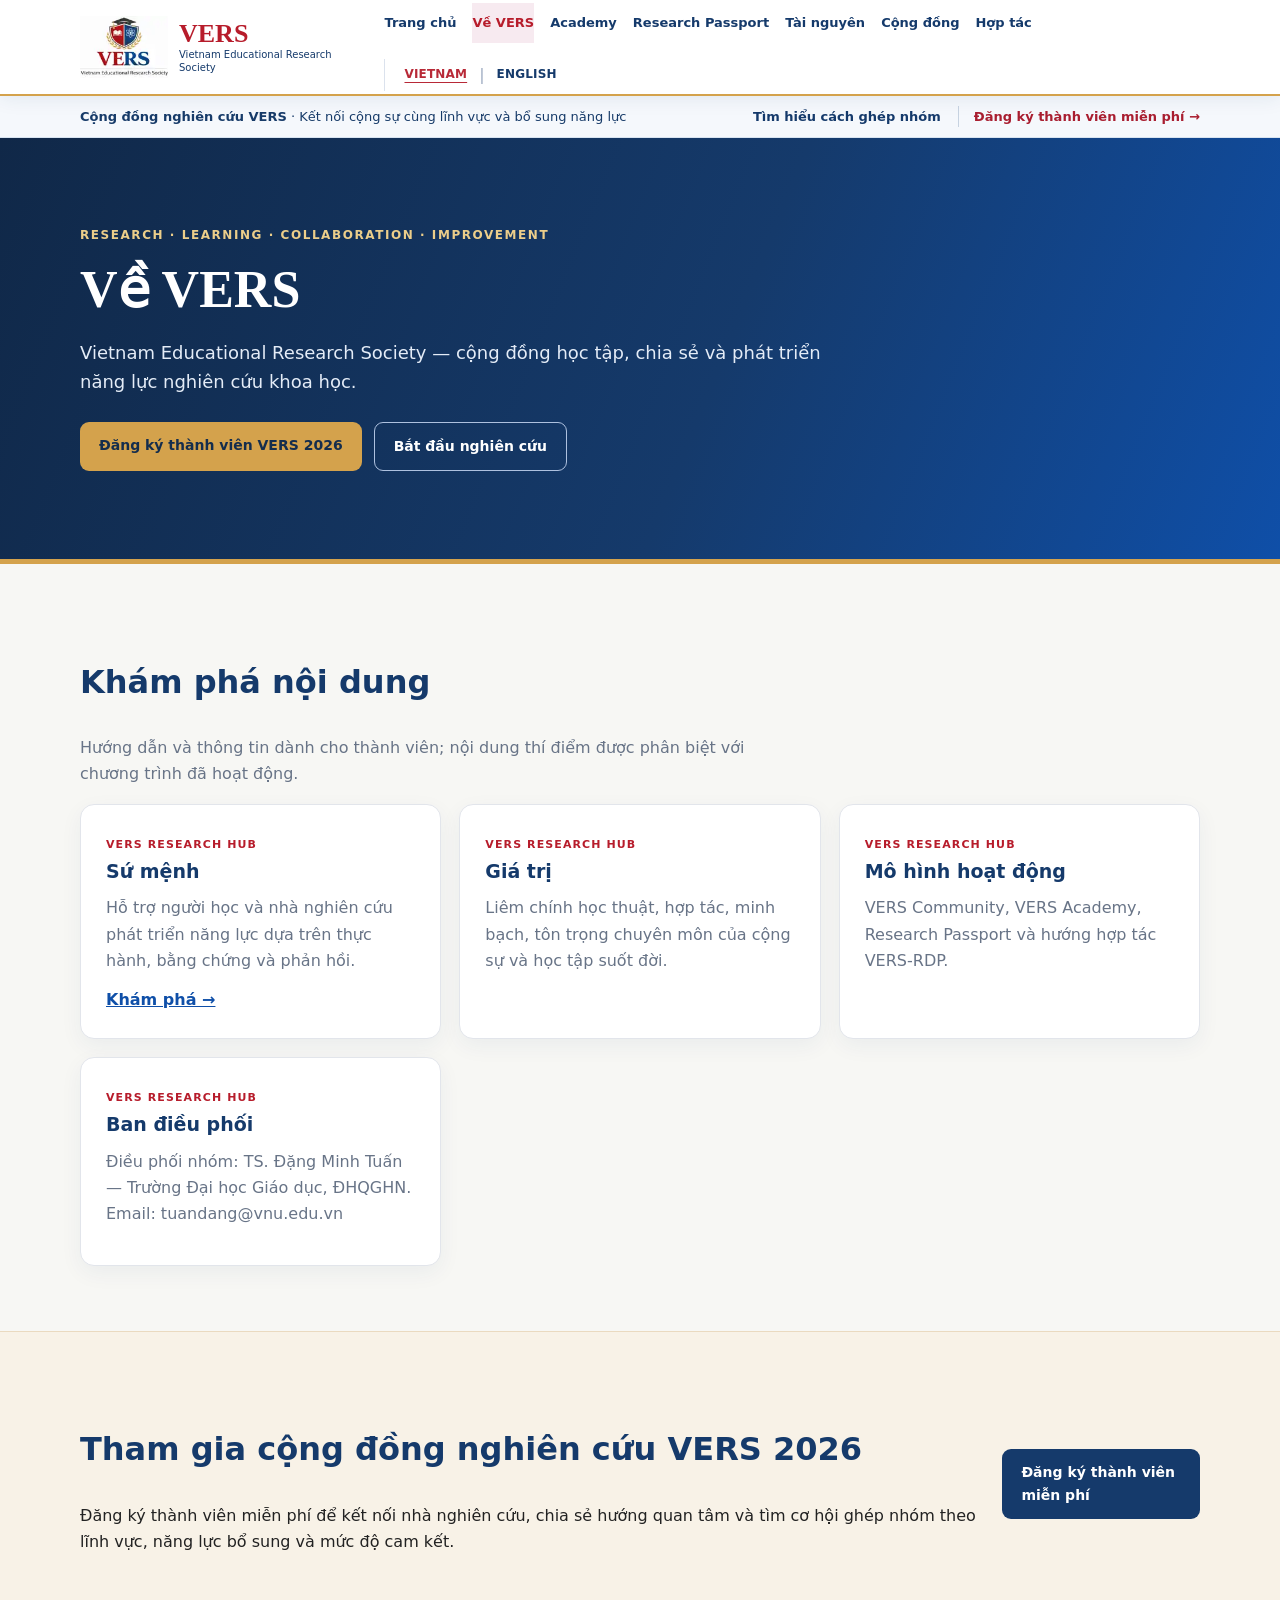
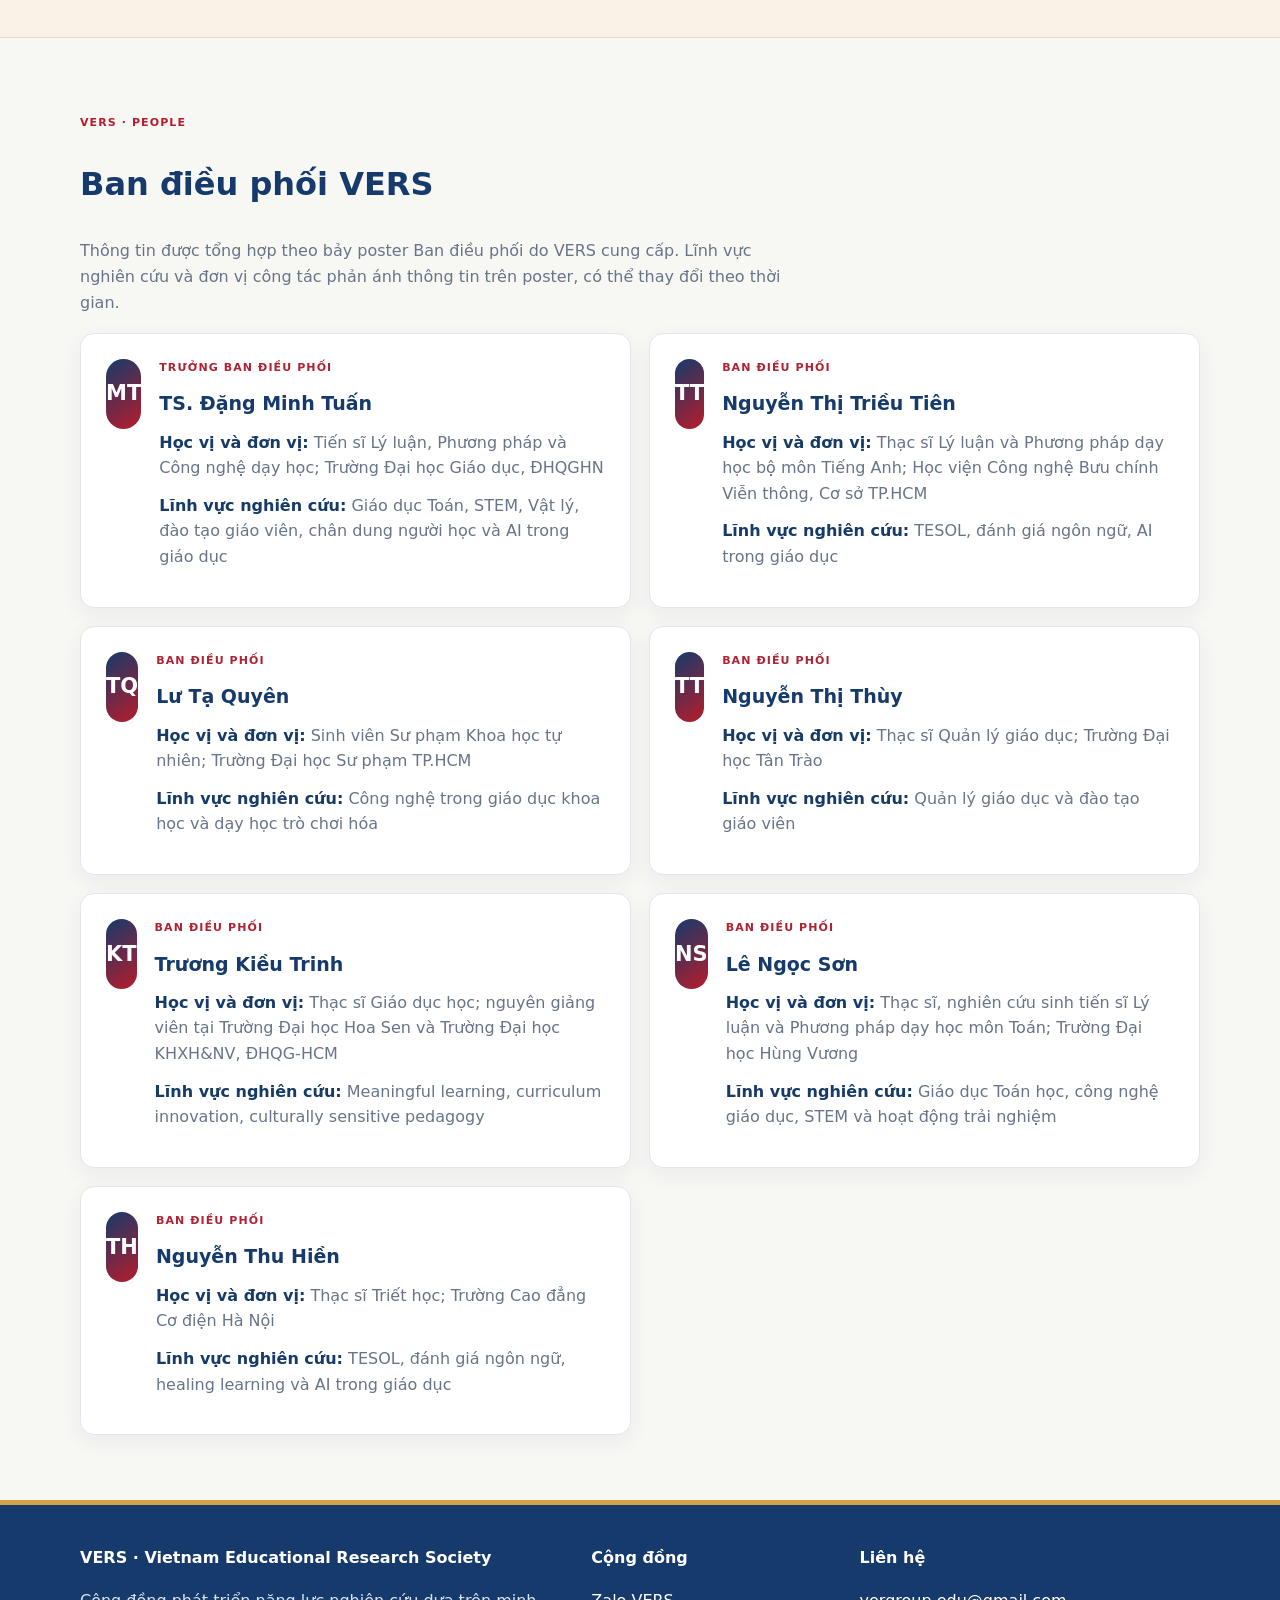
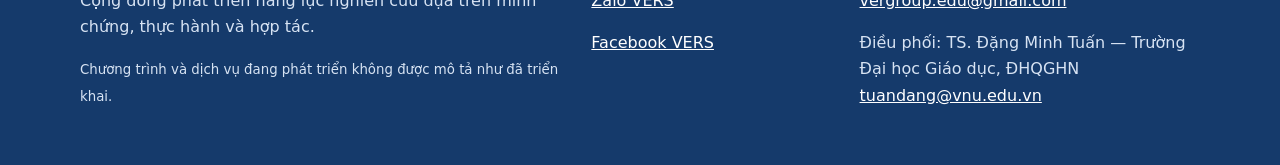
==== about/index.html @ a7978486 "Prepare coordination portraits with graceful initials fallbacks" ====
<!doctype html><html lang="vi"><head><meta charset="utf-8"><meta name="viewport" content="width=device-width,initial-scale=1"><meta name="description" content="Vietnam Educational Research Society — cộng đồng học tập, chia sẻ và phát triển năng lực nghiên cứu khoa học."><meta name="theme-color" content="#142f58"><link rel="alternate" hreflang="vi" href="https://diavn.github.io/VERS/about/"><link rel="alternate" hreflang="en" href="https://diavn.github.io/VERS/en/about/"><title>Về VERS | VERS</title><link rel="stylesheet" href="../assets/style.css"><script defer src="../assets/site.js"></script></head><body><a class="skip" href="#content">Chuyển đến nội dung</a><header class="header"><div class="container nav-inner"><a class="brand" href="../"><img class="vers-official-logo" src="../assets/vers-official-logo.svg" alt="Official VERS logo" width="88" height="65"><span><strong>VERS</strong><small>Vietnam Educational Research Society</small></span></a><button type="button" class="menu-toggle" aria-expanded="false" aria-controls="main-menu">☰ Menu</button><nav class="navlinks" id="main-menu" aria-label="Điều hướng chính"><a href="../">Trang chủ</a><a href="../about/" class="active" aria-current="page">Về VERS</a><a href="../academy/">Academy</a><a href="../passport/">Research Passport</a><a href="../research/">Tài nguyên</a><a href="../community/">Cộng đồng</a><a href="../partnerships/">Hợp tác</a><span class="language-switch" aria-label="Ngôn ngữ"><a lang="vi" aria-current="page" href="../about/">VIETNAM</a><span aria-hidden="true">|</span><a lang="en" href="../en/about/">ENGLISH</a></span></nav></div></header><div class="vers-member-strip"><div class="container"><span><strong>Cộng đồng nghiên cứu VERS</strong> · Kết nối cộng sự cùng lĩnh vực và bổ sung năng lực</span><span><a href="../community/">Tìm hiểu cách ghép nhóm</a><a class="join-link" href="https://forms.gle/9dGQGPRuBtyxd9E9A" target="_blank" rel="noopener noreferrer">Đăng ký thành viên miễn phí →</a></span></div></div><main id="content"><section class="hero"><div class="container"><div class="eyebrow">Research · Learning · Collaboration · Improvement</div><h1>Về VERS</h1><p>Vietnam Educational Research Society — cộng đồng học tập, chia sẻ và phát triển năng lực nghiên cứu khoa học.</p><div class="actions"><a class="btn primary" target="_blank" rel="noopener noreferrer" href="https://forms.gle/9dGQGPRuBtyxd9E9A">Đăng ký thành viên VERS 2026</a><a class="btn light" href="../research/">Bắt đầu nghiên cứu</a></div></div></section><section class="section"><div class="container"><h2>Khám phá nội dung</h2><p class="section-lead">Hướng dẫn và thông tin dành cho thành viên; nội dung thí điểm được phân biệt với chương trình đã hoạt động.</p><div class="grid"><article class="card"><span class="kicker">VERS Research Hub</span><h3>Sứ mệnh</h3><p>Hỗ trợ người học và nhà nghiên cứu phát triển năng lực dựa trên thực hành, bằng chứng và phản hồi.</p><a class="more" href="../research/">Khám phá →</a></article><article class="card"><span class="kicker">VERS Research Hub</span><h3>Giá trị</h3><p>Liêm chính học thuật, hợp tác, minh bạch, tôn trọng chuyên môn của cộng sự và học tập suốt đời.</p></article><article class="card"><span class="kicker">VERS Research Hub</span><h3>Mô hình hoạt động</h3><p>VERS Community, VERS Academy, Research Passport và hướng hợp tác VERS-RDP.</p></article><article class="card"><span class="kicker">VERS Research Hub</span><h3>Ban điều phối</h3><p>Điều phối nhóm: TS. Đặng Minh Tuấn — Trường Đại học Giáo dục, ĐHQGHN. Email: tuandang@vnu.edu.vn</p></article></div></div></section><section class="section band"><div class="container callout"><div><h2>Tham gia cộng đồng nghiên cứu VERS 2026</h2><p>Đăng ký thành viên miễn phí để kết nối nhà nghiên cứu, chia sẻ hướng quan tâm và tìm cơ hội ghép nhóm theo lĩnh vực, năng lực bổ sung và mức độ cam kết.</p></div><a class="btn" href="https://forms.gle/9dGQGPRuBtyxd9E9A" target="_blank" rel="noopener noreferrer">Đăng ký thành viên miễn phí</a></div></section><section class="section team-section" id="coordination-team"><div class="container"><p class="kicker">VERS · PEOPLE</p><h2>Ban điều phối VERS</h2><p class="section-lead">Thông tin được tổng hợp theo bảy poster Ban điều phối do VERS cung cấp. Lĩnh vực nghiên cứu và đơn vị công tác phản ánh thông tin trên poster, có thể thay đổi theo thời gian.</p><div class="grid team-grid"><article class="card team-card"><div class="team-portrait"><img src="../assets/team/dang-minh-tuan.jpg" loading="lazy" alt="dang minh tuan" onerror="this.hidden=true"><div class="team-avatar" aria-hidden="true">MT</div></div><div><p class="kicker">Trưởng ban điều phối</p><h3>TS. Đặng Minh Tuấn</h3><p><strong>Học vị và đơn vị:</strong> Tiến sĩ Lý luận, Phương pháp và Công nghệ dạy học; Trường Đại học Giáo dục, ĐHQGHN</p><p><strong>Lĩnh vực nghiên cứu:</strong> Giáo dục Toán, STEM, Vật lý, đào tạo giáo viên, chân dung người học và AI trong giáo dục</p></div></article><article class="card team-card"><div class="team-portrait"><img src="../assets/team/nguyen-thi-trieu-tien.jpg" loading="lazy" alt="nguyen thi trieu tien" onerror="this.hidden=true"><div class="team-avatar" aria-hidden="true">TT</div></div><div><p class="kicker">Ban điều phối</p><h3>Nguyễn Thị Triều Tiên</h3><p><strong>Học vị và đơn vị:</strong> Thạc sĩ Lý luận và Phương pháp dạy học bộ môn Tiếng Anh; Học viện Công nghệ Bưu chính Viễn thông, Cơ sở TP.HCM</p><p><strong>Lĩnh vực nghiên cứu:</strong> TESOL, đánh giá ngôn ngữ, AI trong giáo dục</p></div></article><article class="card team-card"><div class="team-portrait"><img src="../assets/team/lu-ta-quyen.jpg" loading="lazy" alt="lu ta quyen" onerror="this.hidden=true"><div class="team-avatar" aria-hidden="true">TQ</div></div><div><p class="kicker">Ban điều phối</p><h3>Lư Tạ Quyên</h3><p><strong>Học vị và đơn vị:</strong> Sinh viên Sư phạm Khoa học tự nhiên; Trường Đại học Sư phạm TP.HCM</p><p><strong>Lĩnh vực nghiên cứu:</strong> Công nghệ trong giáo dục khoa học và dạy học trò chơi hóa</p></div></article><article class="card team-card"><div class="team-portrait"><img src="../assets/team/nguyen-thi-thuy.jpg" loading="lazy" alt="nguyen thi thuy" onerror="this.hidden=true"><div class="team-avatar" aria-hidden="true">TT</div></div><div><p class="kicker">Ban điều phối</p><h3>Nguyễn Thị Thùy</h3><p><strong>Học vị và đơn vị:</strong> Thạc sĩ Quản lý giáo dục; Trường Đại học Tân Trào</p><p><strong>Lĩnh vực nghiên cứu:</strong> Quản lý giáo dục và đào tạo giáo viên</p></div></article><article class="card team-card"><div class="team-portrait"><img src="../assets/team/truong-kieu-trinh.jpg" loading="lazy" alt="truong kieu trinh" onerror="this.hidden=true"><div class="team-avatar" aria-hidden="true">KT</div></div><div><p class="kicker">Ban điều phối</p><h3>Trương Kiều Trinh</h3><p><strong>Học vị và đơn vị:</strong> Thạc sĩ Giáo dục học; nguyên giảng viên tại Trường Đại học Hoa Sen và Trường Đại học KHXH&NV, ĐHQG-HCM</p><p><strong>Lĩnh vực nghiên cứu:</strong> Meaningful learning, curriculum innovation, culturally sensitive pedagogy</p></div></article><article class="card team-card"><div class="team-portrait"><img src="../assets/team/le-ngoc-son.jpg" loading="lazy" alt="le ngoc son" onerror="this.hidden=true"><div class="team-avatar" aria-hidden="true">NS</div></div><div><p class="kicker">Ban điều phối</p><h3>Lê Ngọc Sơn</h3><p><strong>Học vị và đơn vị:</strong> Thạc sĩ, nghiên cứu sinh tiến sĩ Lý luận và Phương pháp dạy học môn Toán; Trường Đại học Hùng Vương</p><p><strong>Lĩnh vực nghiên cứu:</strong> Giáo dục Toán học, công nghệ giáo dục, STEM và hoạt động trải nghiệm</p></div></article><article class="card team-card"><div class="team-portrait"><img src="../assets/team/nguyen-thu-hien.jpg" loading="lazy" alt="nguyen thu hien" onerror="this.hidden=true"><div class="team-avatar" aria-hidden="true">TH</div></div><div><p class="kicker">Ban điều phối</p><h3>Nguyễn Thu Hiền</h3><p><strong>Học vị và đơn vị:</strong> Thạc sĩ Triết học; Trường Cao đẳng Cơ điện Hà Nội</p><p><strong>Lĩnh vực nghiên cứu:</strong> TESOL, đánh giá ngôn ngữ, healing learning và AI trong giáo dục</p></div></article></div></div></section></main><footer class="footer"><div class="container footer-grid"><div><strong>VERS · Vietnam Educational Research Society</strong><p>Cộng đồng phát triển năng lực nghiên cứu dựa trên minh chứng, thực hành và hợp tác.</p><small>Chương trình và dịch vụ đang phát triển không được mô tả như đã triển khai.</small></div><div><strong>Cộng đồng</strong><p><a href="https://zalo.me/g/brmxba311">Zalo VERS</a></p><p><a href="https://www.facebook.com/groups/verg.edu">Facebook VERS</a></p></div><div><strong>Liên hệ</strong><p><a href="mailto:vergroup.edu@gmail.com">vergroup.edu@gmail.com</a></p><p>Điều phối: TS. Đặng Minh Tuấn — Trường Đại học Giáo dục, ĐHQGHN<br><a href="mailto:tuandang@vnu.edu.vn">tuandang@vnu.edu.vn</a></p></div></div></footer></body></html>
---- assets/style.css ----
:root{--navy:#142f58;--blue:#254e82;--red:#b82937;--cream:#fbf9f4;--ink:#162338;--muted:#53627a}*{box-sizing:border-box}html{scroll-behavior:smooth}body{margin:0;background:#fff;color:var(--ink);font-family:system-ui,-apple-system,Segoe UI,Arial,sans-serif;line-height:1.65}.container{width:min(1120px,calc(100% - 36px));margin:auto}a{color:inherit}.skip{position:absolute;top:-80px;background:#fff;padding:10px}.skip:focus{top:0}.header{background:#fff;border-bottom:1px solid #e4e9f0;position:sticky;top:0;z-index:10}.nav-inner{display:flex;align-items:center;gap:22px;justify-content:space-between;min-height:80px}.brand{text-decoration:none;display:flex;align-items:center;gap:12px}.mark{width:52px;height:52px;display:grid;place-items:center;border:3px solid var(--red);background:var(--navy);color:#fff;font-weight:900;border-radius:12px}.brand strong{display:block;font-size:24px;color:var(--navy)}.brand small{display:block;color:var(--muted);font-size:11px}.navlinks{display:flex;gap:16px;align-items:center;flex-wrap:wrap}.navlinks a{text-decoration:none;font-size:13px;font-weight:650;color:#33425a;padding:9px 0}.navlinks a.active,.navlinks a:hover{color:var(--red)}.menu-toggle{display:none;border:1px solid #ccd8e6;border-radius:7px;background:#fff;padding:9px 14px}.hero{background:linear-gradient(120deg,#122c53,#244d7e);color:#fff;padding:88px 0}.eyebrow{color:#ecce8a;text-transform:uppercase;letter-spacing:.13em;font-size:12px;font-weight:700}.hero h1{max-width:850px;font-size:clamp(32px,5vw,52px);line-height:1.14;margin:14px 0}.hero p{max-width:760px;color:#e4ecf7;font-size:18px}.actions{display:flex;gap:12px;flex-wrap:wrap;margin-top:25px}.btn{display:inline-flex;padding:12px 19px;border-radius:9px;text-decoration:none;font-weight:750;font-size:14px}.btn.primary{background:#fff;color:var(--navy)}.btn.light{border:1px solid #d3dfef;color:#fff}.section{padding:65px 0}.section h2{font-size:clamp(25px,3vw,32px);color:var(--navy)}.section-lead{color:var(--muted);max-width:720px}.grid{display:grid;grid-template-columns:repeat(3,1fr);gap:18px}.card{border:1px solid #dfe6ef;box-shadow:0 4px 16px #142c5110;padding:25px;border-radius:14px;background:#fff}.card h3{margin:0 0 8px;color:var(--navy);font-size:19px}.card p{margin:0 0 12px;color:var(--muted)}.more{color:#a92335;font-weight:750}.band{background:var(--cream);border-top:1px solid #f2e4cf;border-bottom:1px solid #f2e4cf}.callout{display:flex;gap:26px;justify-content:space-between;align-items:center}.callout .btn{background:var(--navy);color:#fff}.footer{background:#0c1d38;color:#fff;padding:40px 0}.footer-grid{display:grid;grid-template-columns:2fr 1fr 1.4fr;gap:25px}.footer p,.footer small{color:#d7e3f3}.footer a{color:#fff}.kicker{font-size:11px;color:var(--red);text-transform:uppercase;letter-spacing:.1em;font-weight:700}@media(max-width:920px){.grid{grid-template-columns:repeat(2,1fr)}.nav-inner{flex-wrap:wrap}.menu-toggle{display:block}.navlinks{display:none;width:100%;padding:0 0 20px}.navlinks.open{display:flex;flex-direction:column;align-items:flex-start}.footer-grid{grid-template-columns:1fr 1fr}}@media(max-width:580px){.grid{grid-template-columns:1fr}.footer-grid{grid-template-columns:1fr}.callout{display:block}.hero{padding:60px 0}.brand small{font-size:10px}}
/* Bilingual VI | EN language navigation */
.language-switch{display:inline-flex;align-items:center;gap:7px;border-left:1px solid #dbe2ed;padding-left:13px;white-space:nowrap}.navlinks .language-switch a{font-size:13px;font-weight:800;padding:4px}.navlinks .language-switch a[aria-current="page"]{color:#b82937;text-decoration:underline;text-underline-offset:4px}.language-switch>span{color:#9dabc1}@media(max-width:920px){.language-switch{border-left:0;border-top:1px solid #dbe2ed;width:100%;padding:12px 0 0}}

/* VERS v1.3 official brand refresh */
:root{--navy:#153A6B;--blue:#0F4FA8;--red:#B71C2B;--gold:#D4A24C;--cream:#F7F7F4;--ink:#222222;--muted:#687487}
body{background:#F7F7F4;color:#222}
.header{background:#fff;border-bottom:2px solid #d4a24c;box-shadow:0 3px 18px rgba(21,58,107,.08)}
.nav-inner{min-height:94px}
.brand{display:flex;align-items:center;gap:11px;min-width:240px}
.vers-official-logo{display:block;width:88px;height:65px;object-fit:contain;background:white}
.brand strong{font-family:Georgia,serif;color:#B71C2B;font-size:26px;line-height:1.1}
.brand small{font-size:10px;color:#153A6B;max-width:210px;display:block;line-height:1.3}
.navlinks a{color:#153A6B}
.navlinks a:hover,.navlinks a.active{color:#B71C2B;background:#f7eaf0}
.hero{background:linear-gradient(112deg,#102848 0%,#153A6B 56%,#0F4FA8 100%);border-bottom:5px solid #D4A24C}
.hero-identity{display:flex;align-items:center;gap:20px;margin-bottom:24px}
.hero-identity img{width:160px;height:auto;max-height:120px;object-fit:contain;background:#fff;padding:6px;border-radius:12px;box-shadow:0 12px 28px #0002}
.hero-identity div{display:flex;flex-direction:column;line-height:1.5}
.hero-identity strong{font-family:Georgia,serif;font-size:19px;color:#fff}
.hero-identity span{font-size:12px;color:#eedaa9;letter-spacing:.05em}
.hero h1{font-family:Georgia,'Times New Roman',serif;font-weight:600}
.hero .btn.primary,.btn.primary{background:#D4A24C;color:#142d4d}
.btn.primary:hover{background:#e8ba65}
.btn.light{border:1px solid #aec1df;color:#fff}
.section h2,.card h3{color:#153A6B}
.card{border-color:#e2e5eb;background:#fff;box-shadow:0 7px 22px rgba(21,58,107,.055)}
.card:hover{border-color:#D4A24C}
.kicker,.card .kicker{color:#B71C2B}
.band{background:#f8f2e7;border-color:#eadac0}
.more,.card .more{color:#0F4FA8}
.course-highlight{border-left:5px solid #B71C2B;background:#fff;padding:30px;border-radius:10px;box-shadow:0 9px 24px #152c5110}
.course-highlight p{max-width:820px;color:#53627a}
.course-highlight .btn.outline{border:1px solid #0F4FA8;color:#0F4FA8;background:transparent}
.footer{background:#153A6B;border-top:5px solid #D4A24C}
@media(max-width:920px){.nav-inner{min-height:90px}.brand{min-width:unset}}
@media(max-width:580px){.vers-official-logo{width:66px;height:55px}.brand strong{font-size:22px}.brand small{font-size:9px}.hero-identity{gap:12px}.hero-identity img{width:100px;max-height:92px}.hero-identity strong{font-size:14px}.hero-identity span{font-size:10px}}

/* VERS Research Membership 2026 */
.vers-member-strip{background:#f5f8fc;border-bottom:1px solid #d8e4f1;font-size:13px;color:#173b69}.vers-member-strip>.container{display:flex;align-items:center;justify-content:space-between;gap:14px;padding-top:10px;padding-bottom:10px}.vers-member-strip .container>span:last-child{display:flex;align-items:center;gap:17px;flex-wrap:wrap}.vers-member-strip a{color:#153a6b;font-weight:700;text-decoration:none}.vers-member-strip a:hover{text-decoration:underline}.vers-member-strip .join-link{color:#a91e30;border-left:1px solid #c7d3e1;padding-left:15px}.passport-detail ol{padding-left:20px}.passport-detail li{margin-bottom:6px}@media(max-width:800px){.vers-member-strip>.container{align-items:flex-start;flex-direction:column;gap:7px}.vers-member-strip .container>span:last-child{gap:12px}}

/* Expanded language labels and coordination team profiles */
.language-switch{flex-shrink:0;gap:6px}.language-switch a{font-size:12px!important;letter-spacing:.015em;padding:6px!important}.team-grid{grid-template-columns:repeat(2,minmax(0,1fr))}.team-card{display:flex;align-items:flex-start;gap:18px}.team-card h3{margin:4px 0 10px}.team-card p{line-height:1.6}.team-avatar{flex:0 0 70px;height:70px;border-radius:18px;background:linear-gradient(145deg,#153a6b,#b71c2b);color:#fff;display:flex;align-items:center;justify-content:center;font-size:21px;font-weight:800}.team-card .kicker{color:#ae2334}.team-card strong{color:#173b69}@media(max-width:850px){.team-grid{grid-template-columns:1fr}}@media(max-width:580px){.team-card{flex-direction:column}.language-switch{gap:3px}}
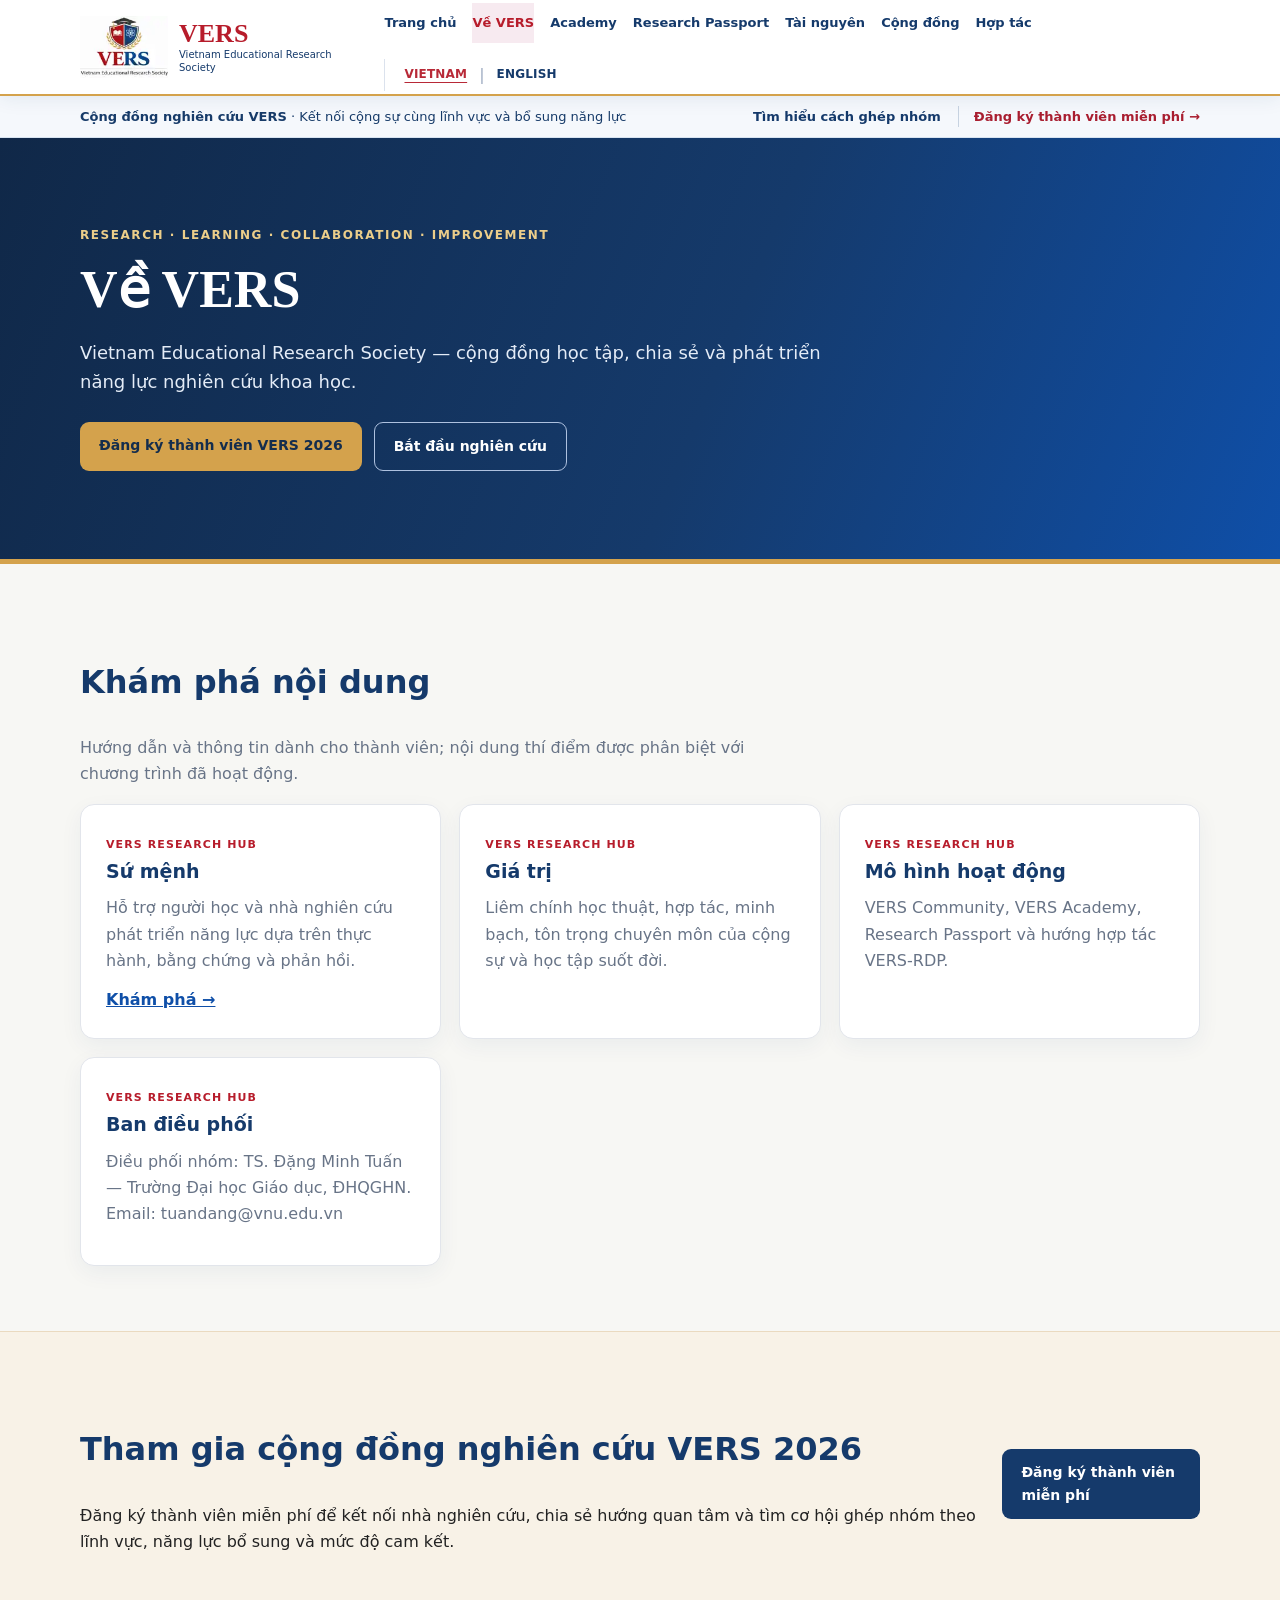
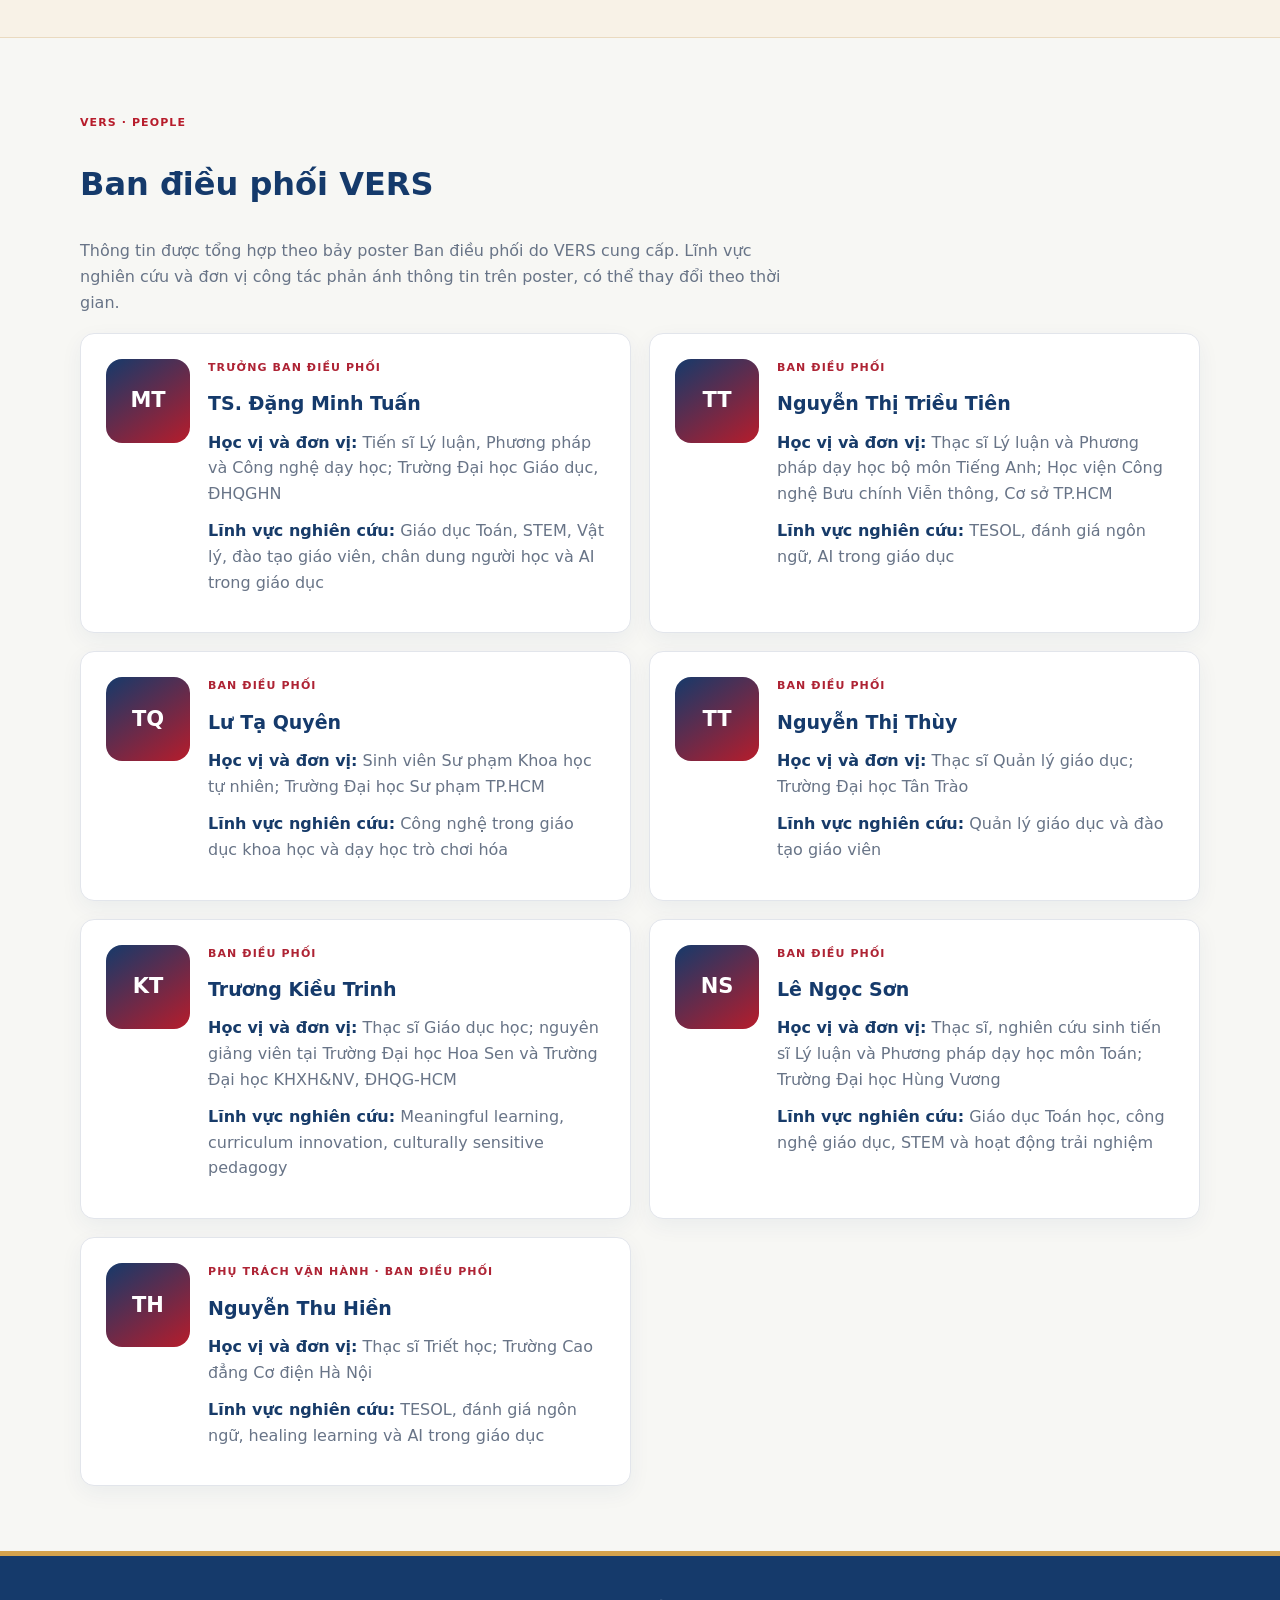
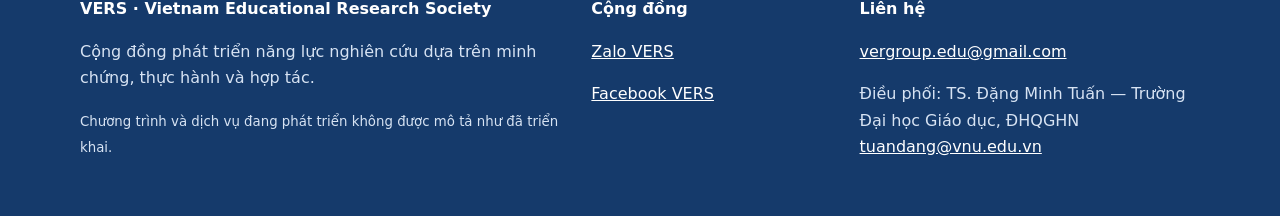
==== commit 725c4adf: "Set Nguyen Thu Hien as VERS Operations Lead" ====
--- a/about/index.html
+++ b/about/index.html
@@ -1 +1 @@
-<!doctype html><html lang="vi"><head><meta charset="utf-8"><meta name="viewport" content="width=device-width,initial-scale=1"><meta name="description" content="Vietnam Educational Research Society — cộng đồng học tập, chia sẻ và phát triển năng lực nghiên cứu khoa học."><meta name="theme-color" content="#142f58"><link rel="alternate" hreflang="vi" href="https://diavn.github.io/VERS/about/"><link rel="alternate" hreflang="en" href="https://diavn.github.io/VERS/en/about/"><title>Về VERS | VERS</title><link rel="stylesheet" href="../assets/style.css"><script defer src="../assets/site.js"></script></head><body><a class="skip" href="#content">Chuyển đến nội dung</a><header class="header"><div class="container nav-inner"><a class="brand" href="../"><img class="vers-official-logo" src="../assets/vers-official-logo.svg" alt="Official VERS logo" width="88" height="65"><span><strong>VERS</strong><small>Vietnam Educational Research Society</small></span></a><button type="button" class="menu-toggle" aria-expanded="false" aria-controls="main-menu">☰ Menu</button><nav class="navlinks" id="main-menu" aria-label="Điều hướng chính"><a href="../">Trang chủ</a><a href="../about/" class="active" aria-current="page">Về VERS</a><a href="../academy/">Academy</a><a href="../passport/">Research Passport</a><a href="../research/">Tài nguyên</a><a href="../community/">Cộng đồng</a><a href="../partnerships/">Hợp tác</a><span class="language-switch" aria-label="Ngôn ngữ"><a lang="vi" aria-current="page" href="../about/">VIETNAM</a><span aria-hidden="true">|</span><a lang="en" href="../en/about/">ENGLISH</a></span></nav></div></header><div class="vers-member-strip"><div class="container"><span><strong>Cộng đồng nghiên cứu VERS</strong> · Kết nối cộng sự cùng lĩnh vực và bổ sung năng lực</span><span><a href="../community/">Tìm hiểu cách ghép nhóm</a><a class="join-link" href="https://forms.gle/9dGQGPRuBtyxd9E9A" target="_blank" rel="noopener noreferrer">Đăng ký thành viên miễn phí →</a></span></div></div><main id="content"><section class="hero"><div class="container"><div class="eyebrow">Research · Learning · Collaboration · Improvement</div><h1>Về VERS</h1><p>Vietnam Educational Research Society — cộng đồng học tập, chia sẻ và phát triển năng lực nghiên cứu khoa học.</p><div class="actions"><a class="btn primary" target="_blank" rel="noopener noreferrer" href="https://forms.gle/9dGQGPRuBtyxd9E9A">Đăng ký thành viên VERS 2026</a><a class="btn light" href="../research/">Bắt đầu nghiên cứu</a></div></div></section><section class="section"><div class="container"><h2>Khám phá nội dung</h2><p class="section-lead">Hướng dẫn và thông tin dành cho thành viên; nội dung thí điểm được phân biệt với chương trình đã hoạt động.</p><div class="grid"><article class="card"><span class="kicker">VERS Research Hub</span><h3>Sứ mệnh</h3><p>Hỗ trợ người học và nhà nghiên cứu phát triển năng lực dựa trên thực hành, bằng chứng và phản hồi.</p><a class="more" href="../research/">Khám phá →</a></article><article class="card"><span class="kicker">VERS Research Hub</span><h3>Giá trị</h3><p>Liêm chính học thuật, hợp tác, minh bạch, tôn trọng chuyên môn của cộng sự và học tập suốt đời.</p></article><article class="card"><span class="kicker">VERS Research Hub</span><h3>Mô hình hoạt động</h3><p>VERS Community, VERS Academy, Research Passport và hướng hợp tác VERS-RDP.</p></article><article class="card"><span class="kicker">VERS Research Hub</span><h3>Ban điều phối</h3><p>Điều phối nhóm: TS. Đặng Minh Tuấn — Trường Đại học Giáo dục, ĐHQGHN. Email: tuandang@vnu.edu.vn</p></article></div></div></section><section class="section band"><div class="container callout"><div><h2>Tham gia cộng đồng nghiên cứu VERS 2026</h2><p>Đăng ký thành viên miễn phí để kết nối nhà nghiên cứu, chia sẻ hướng quan tâm và tìm cơ hội ghép nhóm theo lĩnh vực, năng lực bổ sung và mức độ cam kết.</p></div><a class="btn" href="https://forms.gle/9dGQGPRuBtyxd9E9A" target="_blank" rel="noopener noreferrer">Đăng ký thành viên miễn phí</a></div></section><section class="section team-section" id="coordination-team"><div class="container"><p class="kicker">VERS · PEOPLE</p><h2>Ban điều phối VERS</h2><p class="section-lead">Thông tin được tổng hợp theo bảy poster Ban điều phối do VERS cung cấp. Lĩnh vực nghiên cứu và đơn vị công tác phản ánh thông tin trên poster, có thể thay đổi theo thời gian.</p><div class="grid team-grid"><article class="card team-card"><div class="team-portrait"><img src="../assets/team/dang-minh-tuan.jpg" loading="lazy" alt="dang minh tuan" onerror="this.hidden=true"><div class="team-avatar" aria-hidden="true">MT</div></div><div><p class="kicker">Trưởng ban điều phối</p><h3>TS. Đặng Minh Tuấn</h3><p><strong>Học vị và đơn vị:</strong> Tiến sĩ Lý luận, Phương pháp và Công nghệ dạy học; Trường Đại học Giáo dục, ĐHQGHN</p><p><strong>Lĩnh vực nghiên cứu:</strong> Giáo dục Toán, STEM, Vật lý, đào tạo giáo viên, chân dung người học và AI trong giáo dục</p></div></article><article class="card team-card"><div class="team-portrait"><img src="../assets/team/nguyen-thi-trieu-tien.jpg" loading="lazy" alt="nguyen thi trieu tien" onerror="this.hidden=true"><div class="team-avatar" aria-hidden="true">TT</div></div><div><p class="kicker">Ban điều phối</p><h3>Nguyễn Thị Triều Tiên</h3><p><strong>Học vị và đơn vị:</strong> Thạc sĩ Lý luận và Phương pháp dạy học bộ môn Tiếng Anh; Học viện Công nghệ Bưu chính Viễn thông, Cơ sở TP.HCM</p><p><strong>Lĩnh vực nghiên cứu:</strong> TESOL, đánh giá ngôn ngữ, AI trong giáo dục</p></div></article><article class="card team-card"><div class="team-portrait"><img src="../assets/team/lu-ta-quyen.jpg" loading="lazy" alt="lu ta quyen" onerror="this.hidden=true"><div class="team-avatar" aria-hidden="true">TQ</div></div><div><p class="kicker">Ban điều phối</p><h3>Lư Tạ Quyên</h3><p><strong>Học vị và đơn vị:</strong> Sinh viên Sư phạm Khoa học tự nhiên; Trường Đại học Sư phạm TP.HCM</p><p><strong>Lĩnh vực nghiên cứu:</strong> Công nghệ trong giáo dục khoa học và dạy học trò chơi hóa</p></div></article><article class="card team-card"><div class="team-portrait"><img src="../assets/team/nguyen-thi-thuy.jpg" loading="lazy" alt="nguyen thi thuy" onerror="this.hidden=true"><div class="team-avatar" aria-hidden="true">TT</div></div><div><p class="kicker">Ban điều phối</p><h3>Nguyễn Thị Thùy</h3><p><strong>Học vị và đơn vị:</strong> Thạc sĩ Quản lý giáo dục; Trường Đại học Tân Trào</p><p><strong>Lĩnh vực nghiên cứu:</strong> Quản lý giáo dục và đào tạo giáo viên</p></div></article><article class="card team-card"><div class="team-portrait"><img src="../assets/team/truong-kieu-trinh.jpg" loading="lazy" alt="truong kieu trinh" onerror="this.hidden=true"><div class="team-avatar" aria-hidden="true">KT</div></div><div><p class="kicker">Ban điều phối</p><h3>Trương Kiều Trinh</h3><p><strong>Học vị và đơn vị:</strong> Thạc sĩ Giáo dục học; nguyên giảng viên tại Trường Đại học Hoa Sen và Trường Đại học KHXH&NV, ĐHQG-HCM</p><p><strong>Lĩnh vực nghiên cứu:</strong> Meaningful learning, curriculum innovation, culturally sensitive pedagogy</p></div></article><article class="card team-card"><div class="team-portrait"><img src="../assets/team/le-ngoc-son.jpg" loading="lazy" alt="le ngoc son" onerror="this.hidden=true"><div class="team-avatar" aria-hidden="true">NS</div></div><div><p class="kicker">Ban điều phối</p><h3>Lê Ngọc Sơn</h3><p><strong>Học vị và đơn vị:</strong> Thạc sĩ, nghiên cứu sinh tiến sĩ Lý luận và Phương pháp dạy học môn Toán; Trường Đại học Hùng Vương</p><p><strong>Lĩnh vực nghiên cứu:</strong> Giáo dục Toán học, công nghệ giáo dục, STEM và hoạt động trải nghiệm</p></div></article><article class="card team-card"><div class="team-portrait"><img src="../assets/team/nguyen-thu-hien.jpg" loading="lazy" alt="nguyen thu hien" onerror="this.hidden=true"><div class="team-avatar" aria-hidden="true">TH</div></div><div><p class="kicker">Ban điều phối</p><h3>Nguyễn Thu Hiền</h3><p><strong>Học vị và đơn vị:</strong> Thạc sĩ Triết học; Trường Cao đẳng Cơ điện Hà Nội</p><p><strong>Lĩnh vực nghiên cứu:</strong> TESOL, đánh giá ngôn ngữ, healing learning và AI trong giáo dục</p></div></article></div></div></section></main><footer class="footer"><div class="container footer-grid"><div><strong>VERS · Vietnam Educational Research Society</strong><p>Cộng đồng phát triển năng lực nghiên cứu dựa trên minh chứng, thực hành và hợp tác.</p><small>Chương trình và dịch vụ đang phát triển không được mô tả như đã triển khai.</small></div><div><strong>Cộng đồng</strong><p><a href="https://zalo.me/g/brmxba311">Zalo VERS</a></p><p><a href="https://www.facebook.com/groups/verg.edu">Facebook VERS</a></p></div><div><strong>Liên hệ</strong><p><a href="mailto:vergroup.edu@gmail.com">vergroup.edu@gmail.com</a></p><p>Điều phối: TS. Đặng Minh Tuấn — Trường Đại học Giáo dục, ĐHQGHN<br><a href="mailto:tuandang@vnu.edu.vn">tuandang@vnu.edu.vn</a></p></div></div></footer></body></html>+<!doctype html><html lang="vi"><head><meta charset="utf-8"><meta name="viewport" content="width=device-width,initial-scale=1"><meta name="description" content="Vietnam Educational Research Society — cộng đồng học tập, chia sẻ và phát triển năng lực nghiên cứu khoa học."><meta name="theme-color" content="#142f58"><link rel="alternate" hreflang="vi" href="https://diavn.github.io/VERS/about/"><link rel="alternate" hreflang="en" href="https://diavn.github.io/VERS/en/about/"><title>Về VERS | VERS</title><link rel="stylesheet" href="../assets/style.css"><script defer src="../assets/site.js"></script></head><body><a class="skip" href="#content">Chuyển đến nội dung</a><header class="header"><div class="container nav-inner"><a class="brand" href="../"><img class="vers-official-logo" src="../assets/vers-official-logo.svg" alt="Official VERS logo" width="88" height="65"><span><strong>VERS</strong><small>Vietnam Educational Research Society</small></span></a><button type="button" class="menu-toggle" aria-expanded="false" aria-controls="main-menu">☰ Menu</button><nav class="navlinks" id="main-menu" aria-label="Điều hướng chính"><a href="../">Trang chủ</a><a href="../about/" class="active" aria-current="page">Về VERS</a><a href="../academy/">Academy</a><a href="../passport/">Research Passport</a><a href="../research/">Tài nguyên</a><a href="../community/">Cộng đồng</a><a href="../partnerships/">Hợp tác</a><span class="language-switch" aria-label="Ngôn ngữ"><a lang="vi" aria-current="page" href="../about/">VIETNAM</a><span aria-hidden="true">|</span><a lang="en" href="../en/about/">ENGLISH</a></span></nav></div></header><div class="vers-member-strip"><div class="container"><span><strong>Cộng đồng nghiên cứu VERS</strong> · Kết nối cộng sự cùng lĩnh vực và bổ sung năng lực</span><span><a href="../community/">Tìm hiểu cách ghép nhóm</a><a class="join-link" href="https://forms.gle/9dGQGPRuBtyxd9E9A" target="_blank" rel="noopener noreferrer">Đăng ký thành viên miễn phí →</a></span></div></div><main id="content"><section class="hero"><div class="container"><div class="eyebrow">Research · Learning · Collaboration · Improvement</div><h1>Về VERS</h1><p>Vietnam Educational Research Society — cộng đồng học tập, chia sẻ và phát triển năng lực nghiên cứu khoa học.</p><div class="actions"><a class="btn primary" target="_blank" rel="noopener noreferrer" href="https://forms.gle/9dGQGPRuBtyxd9E9A">Đăng ký thành viên VERS 2026</a><a class="btn light" href="../research/">Bắt đầu nghiên cứu</a></div></div></section><section class="section"><div class="container"><h2>Khám phá nội dung</h2><p class="section-lead">Hướng dẫn và thông tin dành cho thành viên; nội dung thí điểm được phân biệt với chương trình đã hoạt động.</p><div class="grid"><article class="card"><span class="kicker">VERS Research Hub</span><h3>Sứ mệnh</h3><p>Hỗ trợ người học và nhà nghiên cứu phát triển năng lực dựa trên thực hành, bằng chứng và phản hồi.</p><a class="more" href="../research/">Khám phá →</a></article><article class="card"><span class="kicker">VERS Research Hub</span><h3>Giá trị</h3><p>Liêm chính học thuật, hợp tác, minh bạch, tôn trọng chuyên môn của cộng sự và học tập suốt đời.</p></article><article class="card"><span class="kicker">VERS Research Hub</span><h3>Mô hình hoạt động</h3><p>VERS Community, VERS Academy, Research Passport và hướng hợp tác VERS-RDP.</p></article><article class="card"><span class="kicker">VERS Research Hub</span><h3>Ban điều phối</h3><p>Điều phối nhóm: TS. Đặng Minh Tuấn — Trường Đại học Giáo dục, ĐHQGHN. Email: tuandang@vnu.edu.vn</p></article></div></div></section><section class="section band"><div class="container callout"><div><h2>Tham gia cộng đồng nghiên cứu VERS 2026</h2><p>Đăng ký thành viên miễn phí để kết nối nhà nghiên cứu, chia sẻ hướng quan tâm và tìm cơ hội ghép nhóm theo lĩnh vực, năng lực bổ sung và mức độ cam kết.</p></div><a class="btn" href="https://forms.gle/9dGQGPRuBtyxd9E9A" target="_blank" rel="noopener noreferrer">Đăng ký thành viên miễn phí</a></div></section><section class="section team-section" id="coordination-team"><div class="container"><p class="kicker">VERS · PEOPLE</p><h2>Ban điều phối VERS</h2><p class="section-lead">Thông tin được tổng hợp theo bảy poster Ban điều phối do VERS cung cấp. Lĩnh vực nghiên cứu và đơn vị công tác phản ánh thông tin trên poster, có thể thay đổi theo thời gian.</p><div class="grid team-grid"><article class="card team-card"><div class="team-portrait"><img src="../assets/team/dang-minh-tuan.jpg" loading="lazy" alt="dang minh tuan" onerror="this.hidden=true"><div class="team-avatar" aria-hidden="true">MT</div></div><div><p class="kicker">Trưởng ban điều phối</p><h3>TS. Đặng Minh Tuấn</h3><p><strong>Học vị và đơn vị:</strong> Tiến sĩ Lý luận, Phương pháp và Công nghệ dạy học; Trường Đại học Giáo dục, ĐHQGHN</p><p><strong>Lĩnh vực nghiên cứu:</strong> Giáo dục Toán, STEM, Vật lý, đào tạo giáo viên, chân dung người học và AI trong giáo dục</p></div></article><article class="card team-card"><div class="team-portrait"><img src="../assets/team/nguyen-thi-trieu-tien.jpg" loading="lazy" alt="nguyen thi trieu tien" onerror="this.hidden=true"><div class="team-avatar" aria-hidden="true">TT</div></div><div><p class="kicker">Ban điều phối</p><h3>Nguyễn Thị Triều Tiên</h3><p><strong>Học vị và đơn vị:</strong> Thạc sĩ Lý luận và Phương pháp dạy học bộ môn Tiếng Anh; Học viện Công nghệ Bưu chính Viễn thông, Cơ sở TP.HCM</p><p><strong>Lĩnh vực nghiên cứu:</strong> TESOL, đánh giá ngôn ngữ, AI trong giáo dục</p></div></article><article class="card team-card"><div class="team-portrait"><img src="../assets/team/lu-ta-quyen.jpg" loading="lazy" alt="lu ta quyen" onerror="this.hidden=true"><div class="team-avatar" aria-hidden="true">TQ</div></div><div><p class="kicker">Ban điều phối</p><h3>Lư Tạ Quyên</h3><p><strong>Học vị và đơn vị:</strong> Sinh viên Sư phạm Khoa học tự nhiên; Trường Đại học Sư phạm TP.HCM</p><p><strong>Lĩnh vực nghiên cứu:</strong> Công nghệ trong giáo dục khoa học và dạy học trò chơi hóa</p></div></article><article class="card team-card"><div class="team-portrait"><img src="../assets/team/nguyen-thi-thuy.jpg" loading="lazy" alt="nguyen thi thuy" onerror="this.hidden=true"><div class="team-avatar" aria-hidden="true">TT</div></div><div><p class="kicker">Ban điều phối</p><h3>Nguyễn Thị Thùy</h3><p><strong>Học vị và đơn vị:</strong> Thạc sĩ Quản lý giáo dục; Trường Đại học Tân Trào</p><p><strong>Lĩnh vực nghiên cứu:</strong> Quản lý giáo dục và đào tạo giáo viên</p></div></article><article class="card team-card"><div class="team-portrait"><img src="../assets/team/truong-kieu-trinh.jpg" loading="lazy" alt="truong kieu trinh" onerror="this.hidden=true"><div class="team-avatar" aria-hidden="true">KT</div></div><div><p class="kicker">Ban điều phối</p><h3>Trương Kiều Trinh</h3><p><strong>Học vị và đơn vị:</strong> Thạc sĩ Giáo dục học; nguyên giảng viên tại Trường Đại học Hoa Sen và Trường Đại học KHXH&NV, ĐHQG-HCM</p><p><strong>Lĩnh vực nghiên cứu:</strong> Meaningful learning, curriculum innovation, culturally sensitive pedagogy</p></div></article><article class="card team-card"><div class="team-portrait"><img src="../assets/team/le-ngoc-son.jpg" loading="lazy" alt="le ngoc son" onerror="this.hidden=true"><div class="team-avatar" aria-hidden="true">NS</div></div><div><p class="kicker">Ban điều phối</p><h3>Lê Ngọc Sơn</h3><p><strong>Học vị và đơn vị:</strong> Thạc sĩ, nghiên cứu sinh tiến sĩ Lý luận và Phương pháp dạy học môn Toán; Trường Đại học Hùng Vương</p><p><strong>Lĩnh vực nghiên cứu:</strong> Giáo dục Toán học, công nghệ giáo dục, STEM và hoạt động trải nghiệm</p></div></article><article class="card team-card"><div class="team-portrait"><img src="../assets/team/nguyen-thu-hien.jpg" loading="lazy" alt="nguyen thu hien" onerror="this.hidden=true"><div class="team-avatar" aria-hidden="true">TH</div></div><div><p class="kicker">Phụ trách vận hành · Ban điều phối</p><h3>Nguyễn Thu Hiền</h3><p><strong>Học vị và đơn vị:</strong> Thạc sĩ Triết học; Trường Cao đẳng Cơ điện Hà Nội</p><p><strong>Lĩnh vực nghiên cứu:</strong> TESOL, đánh giá ngôn ngữ, healing learning và AI trong giáo dục</p></div></article></div></div></section></main><footer class="footer"><div class="container footer-grid"><div><strong>VERS · Vietnam Educational Research Society</strong><p>Cộng đồng phát triển năng lực nghiên cứu dựa trên minh chứng, thực hành và hợp tác.</p><small>Chương trình và dịch vụ đang phát triển không được mô tả như đã triển khai.</small></div><div><strong>Cộng đồng</strong><p><a href="https://zalo.me/g/brmxba311">Zalo VERS</a></p><p><a href="https://www.facebook.com/groups/verg.edu">Facebook VERS</a></p></div><div><strong>Liên hệ</strong><p><a href="mailto:vergroup.edu@gmail.com">vergroup.edu@gmail.com</a></p><p>Điều phối: TS. Đặng Minh Tuấn — Trường Đại học Giáo dục, ĐHQGHN<br><a href="mailto:tuandang@vnu.edu.vn">tuandang@vnu.edu.vn</a></p></div></div></footer></body></html>
--- a/assets/style.css
+++ b/assets/style.css
@@ -41,3 +41,5 @@
 
 /* Expanded language labels and coordination team profiles */
 .language-switch{flex-shrink:0;gap:6px}.language-switch a{font-size:12px!important;letter-spacing:.015em;padding:6px!important}.team-grid{grid-template-columns:repeat(2,minmax(0,1fr))}.team-card{display:flex;align-items:flex-start;gap:18px}.team-card h3{margin:4px 0 10px}.team-card p{line-height:1.6}.team-avatar{flex:0 0 70px;height:70px;border-radius:18px;background:linear-gradient(145deg,#153a6b,#b71c2b);color:#fff;display:flex;align-items:center;justify-content:center;font-size:21px;font-weight:800}.team-card .kicker{color:#ae2334}.team-card strong{color:#173b69}@media(max-width:850px){.team-grid{grid-template-columns:1fr}}@media(max-width:580px){.team-card{flex-direction:column}.language-switch{gap:3px}}
+
+.team-portrait{position:relative;flex:0 0 84px;width:84px;height:84px;border-radius:16px;overflow:hidden}.team-portrait img{position:absolute;inset:0;width:100%;height:100%;object-fit:cover;z-index:2}.team-portrait img[hidden]{display:none}.team-portrait .team-avatar{width:100%;height:100%;border-radius:0;flex:auto}.team-portrait img:not([hidden])+.team-avatar{visibility:hidden}
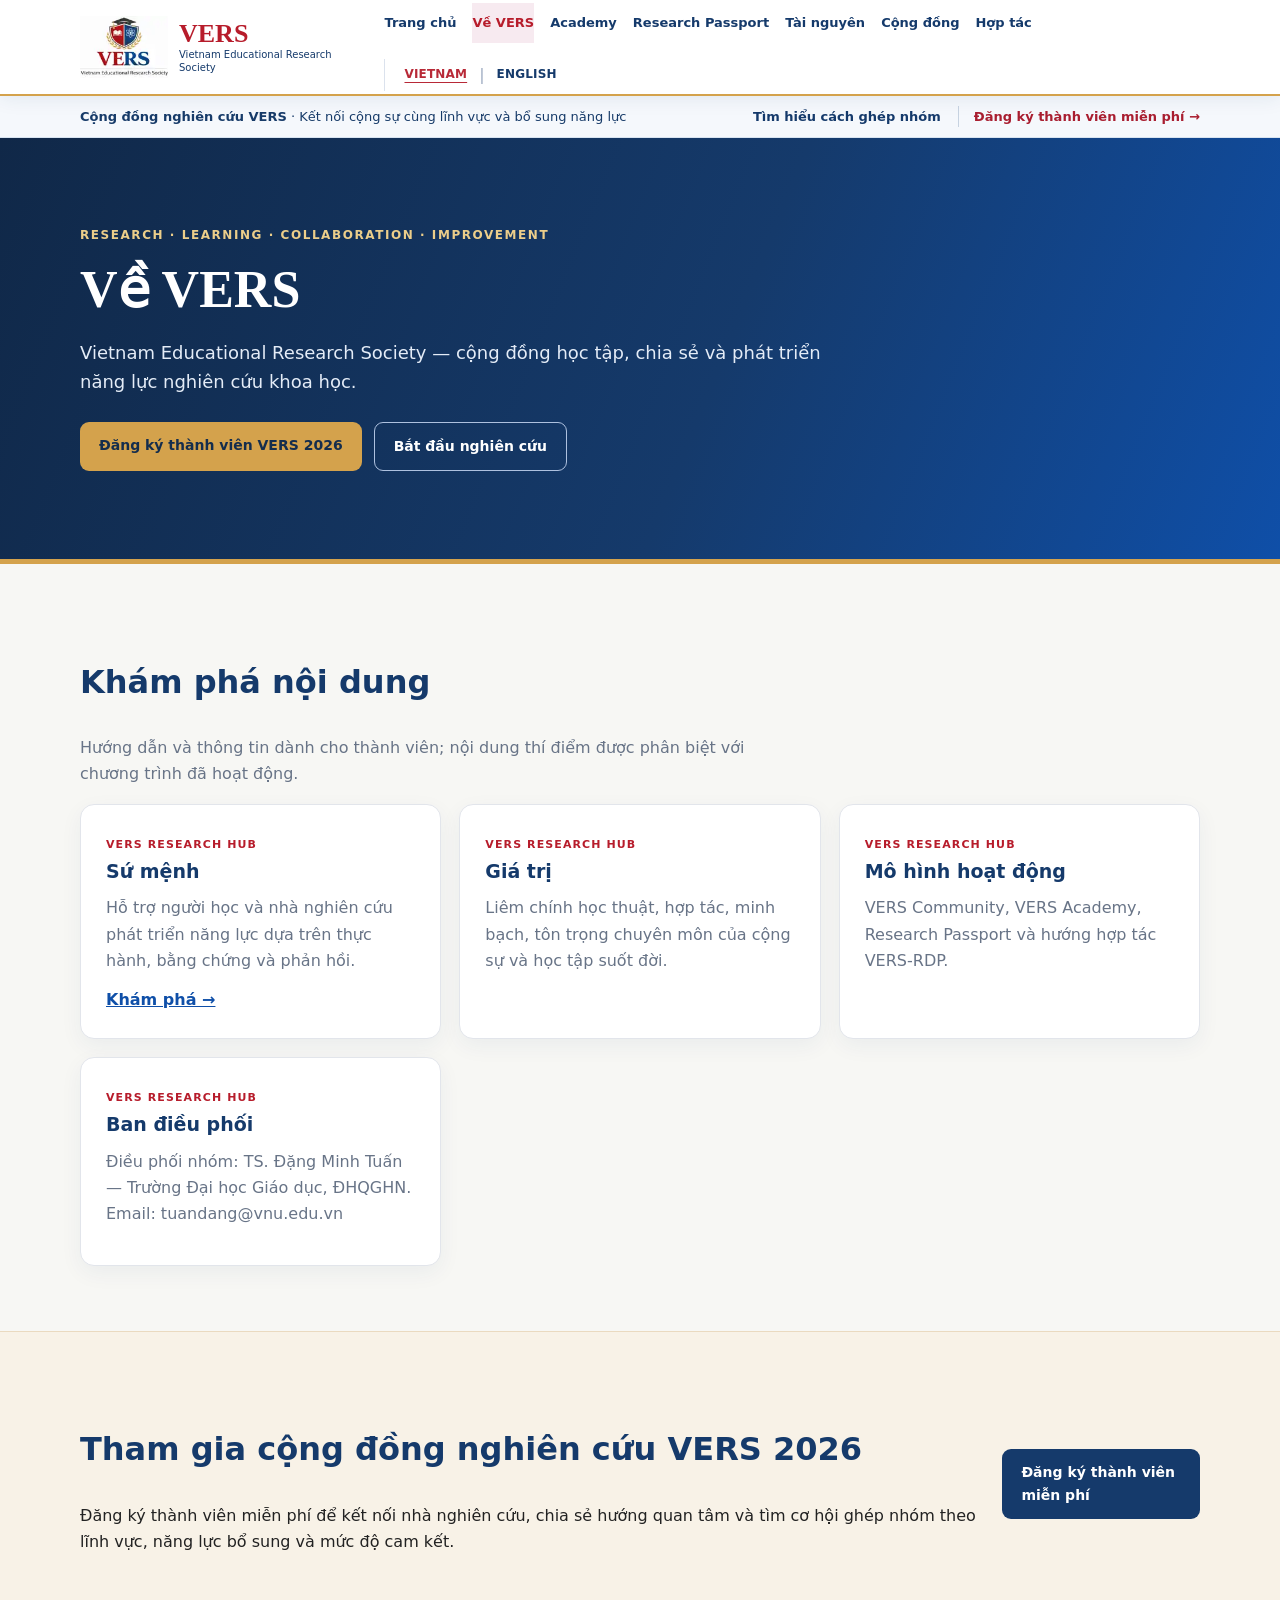
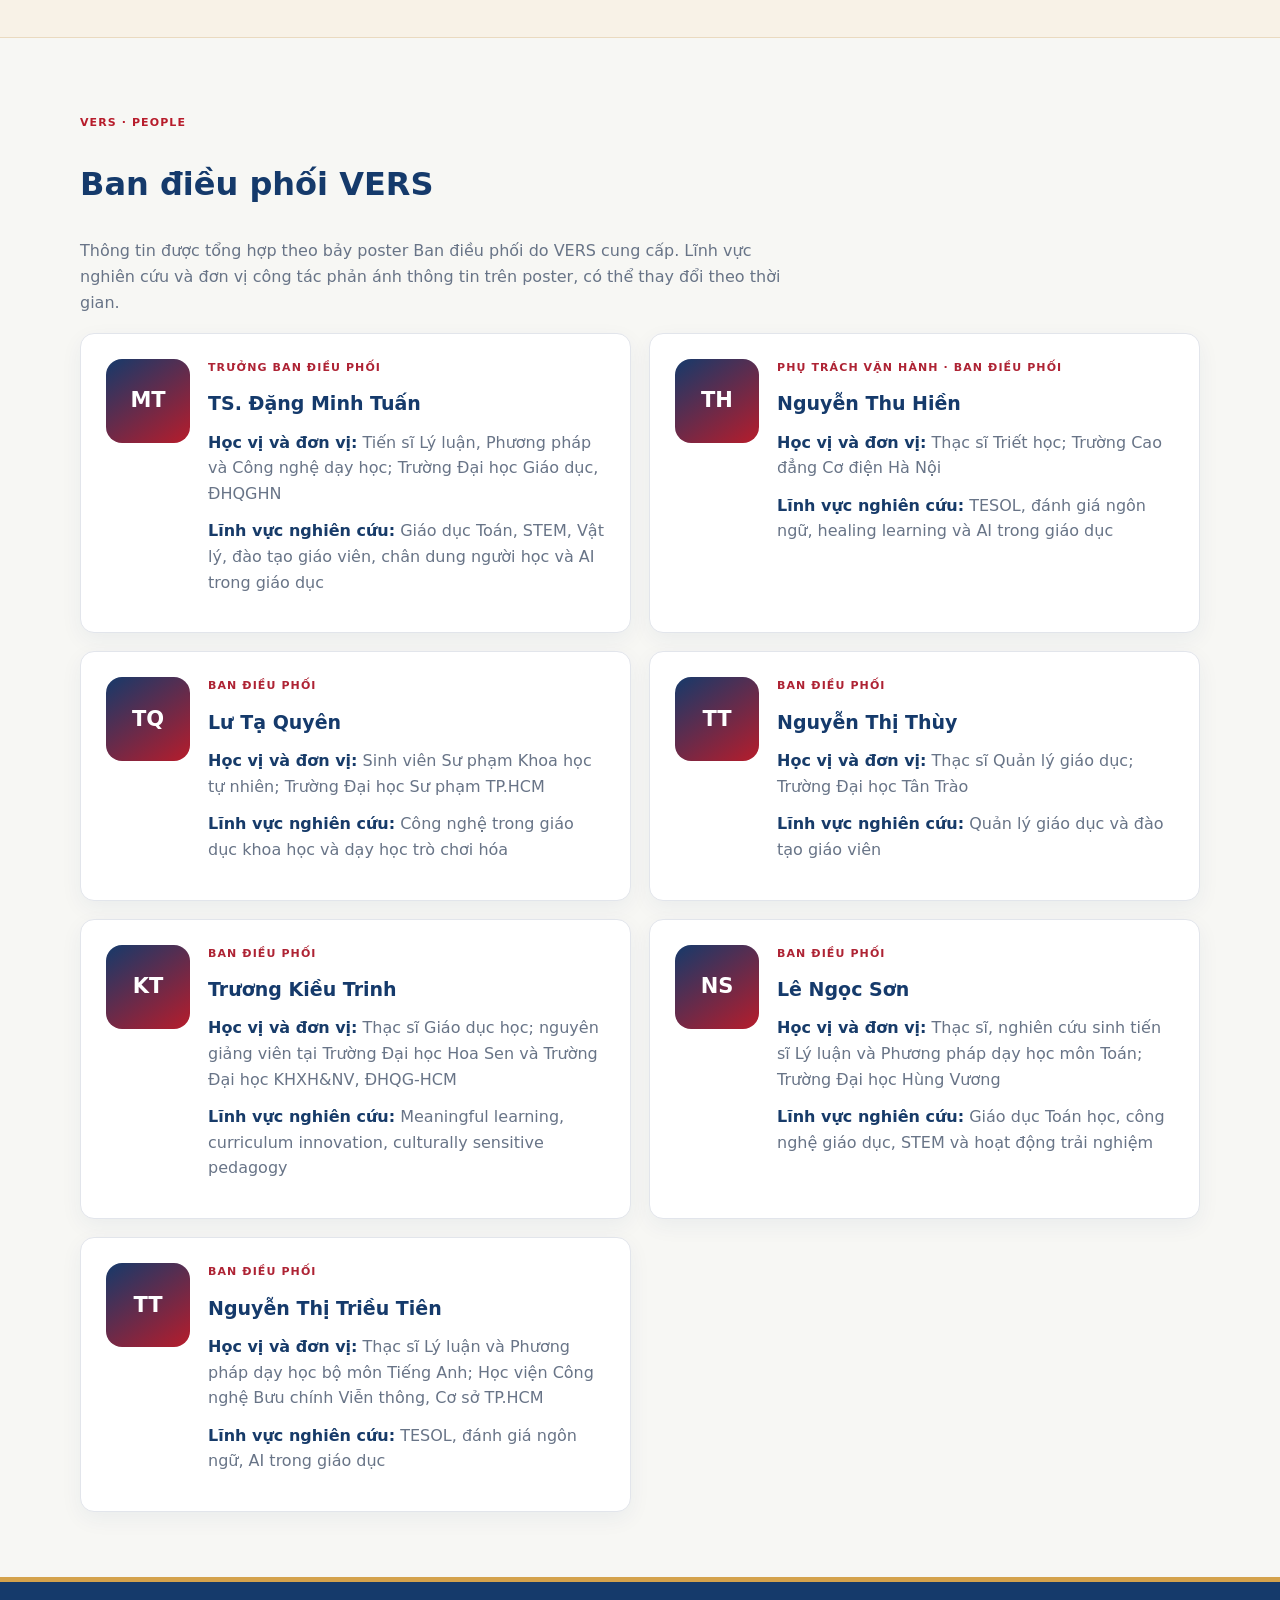
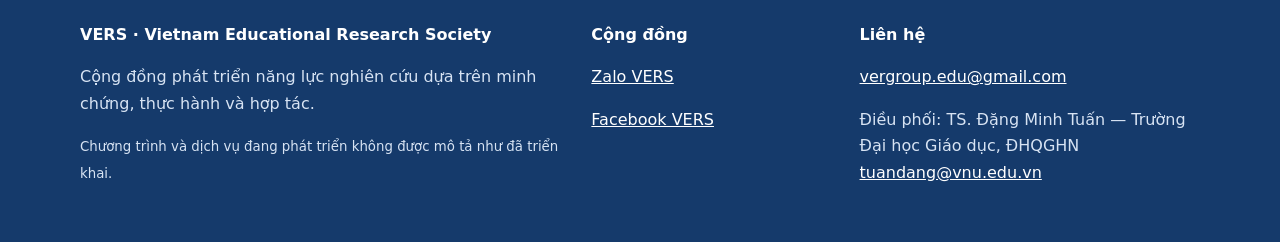
==== commit 64f38488: "Swap displayed positions of Nguyen Thu Hien and Nguyen Thi Trieu Tien" ====
--- a/about/index.html
+++ b/about/index.html
@@ -1 +1 @@
-<!doctype html><html lang="vi"><head><meta charset="utf-8"><meta name="viewport" content="width=device-width,initial-scale=1"><meta name="description" content="Vietnam Educational Research Society — cộng đồng học tập, chia sẻ và phát triển năng lực nghiên cứu khoa học."><meta name="theme-color" content="#142f58"><link rel="alternate" hreflang="vi" href="https://diavn.github.io/VERS/about/"><link rel="alternate" hreflang="en" href="https://diavn.github.io/VERS/en/about/"><title>Về VERS | VERS</title><link rel="stylesheet" href="../assets/style.css"><script defer src="../assets/site.js"></script></head><body><a class="skip" href="#content">Chuyển đến nội dung</a><header class="header"><div class="container nav-inner"><a class="brand" href="../"><img class="vers-official-logo" src="../assets/vers-official-logo.svg" alt="Official VERS logo" width="88" height="65"><span><strong>VERS</strong><small>Vietnam Educational Research Society</small></span></a><button type="button" class="menu-toggle" aria-expanded="false" aria-controls="main-menu">☰ Menu</button><nav class="navlinks" id="main-menu" aria-label="Điều hướng chính"><a href="../">Trang chủ</a><a href="../about/" class="active" aria-current="page">Về VERS</a><a href="../academy/">Academy</a><a href="../passport/">Research Passport</a><a href="../research/">Tài nguyên</a><a href="../community/">Cộng đồng</a><a href="../partnerships/">Hợp tác</a><span class="language-switch" aria-label="Ngôn ngữ"><a lang="vi" aria-current="page" href="../about/">VIETNAM</a><span aria-hidden="true">|</span><a lang="en" href="../en/about/">ENGLISH</a></span></nav></div></header><div class="vers-member-strip"><div class="container"><span><strong>Cộng đồng nghiên cứu VERS</strong> · Kết nối cộng sự cùng lĩnh vực và bổ sung năng lực</span><span><a href="../community/">Tìm hiểu cách ghép nhóm</a><a class="join-link" href="https://forms.gle/9dGQGPRuBtyxd9E9A" target="_blank" rel="noopener noreferrer">Đăng ký thành viên miễn phí →</a></span></div></div><main id="content"><section class="hero"><div class="container"><div class="eyebrow">Research · Learning · Collaboration · Improvement</div><h1>Về VERS</h1><p>Vietnam Educational Research Society — cộng đồng học tập, chia sẻ và phát triển năng lực nghiên cứu khoa học.</p><div class="actions"><a class="btn primary" target="_blank" rel="noopener noreferrer" href="https://forms.gle/9dGQGPRuBtyxd9E9A">Đăng ký thành viên VERS 2026</a><a class="btn light" href="../research/">Bắt đầu nghiên cứu</a></div></div></section><section class="section"><div class="container"><h2>Khám phá nội dung</h2><p class="section-lead">Hướng dẫn và thông tin dành cho thành viên; nội dung thí điểm được phân biệt với chương trình đã hoạt động.</p><div class="grid"><article class="card"><span class="kicker">VERS Research Hub</span><h3>Sứ mệnh</h3><p>Hỗ trợ người học và nhà nghiên cứu phát triển năng lực dựa trên thực hành, bằng chứng và phản hồi.</p><a class="more" href="../research/">Khám phá →</a></article><article class="card"><span class="kicker">VERS Research Hub</span><h3>Giá trị</h3><p>Liêm chính học thuật, hợp tác, minh bạch, tôn trọng chuyên môn của cộng sự và học tập suốt đời.</p></article><article class="card"><span class="kicker">VERS Research Hub</span><h3>Mô hình hoạt động</h3><p>VERS Community, VERS Academy, Research Passport và hướng hợp tác VERS-RDP.</p></article><article class="card"><span class="kicker">VERS Research Hub</span><h3>Ban điều phối</h3><p>Điều phối nhóm: TS. Đặng Minh Tuấn — Trường Đại học Giáo dục, ĐHQGHN. Email: tuandang@vnu.edu.vn</p></article></div></div></section><section class="section band"><div class="container callout"><div><h2>Tham gia cộng đồng nghiên cứu VERS 2026</h2><p>Đăng ký thành viên miễn phí để kết nối nhà nghiên cứu, chia sẻ hướng quan tâm và tìm cơ hội ghép nhóm theo lĩnh vực, năng lực bổ sung và mức độ cam kết.</p></div><a class="btn" href="https://forms.gle/9dGQGPRuBtyxd9E9A" target="_blank" rel="noopener noreferrer">Đăng ký thành viên miễn phí</a></div></section><section class="section team-section" id="coordination-team"><div class="container"><p class="kicker">VERS · PEOPLE</p><h2>Ban điều phối VERS</h2><p class="section-lead">Thông tin được tổng hợp theo bảy poster Ban điều phối do VERS cung cấp. Lĩnh vực nghiên cứu và đơn vị công tác phản ánh thông tin trên poster, có thể thay đổi theo thời gian.</p><div class="grid team-grid"><article class="card team-card"><div class="team-portrait"><img src="../assets/team/dang-minh-tuan.jpg" loading="lazy" alt="dang minh tuan" onerror="this.hidden=true"><div class="team-avatar" aria-hidden="true">MT</div></div><div><p class="kicker">Trưởng ban điều phối</p><h3>TS. Đặng Minh Tuấn</h3><p><strong>Học vị và đơn vị:</strong> Tiến sĩ Lý luận, Phương pháp và Công nghệ dạy học; Trường Đại học Giáo dục, ĐHQGHN</p><p><strong>Lĩnh vực nghiên cứu:</strong> Giáo dục Toán, STEM, Vật lý, đào tạo giáo viên, chân dung người học và AI trong giáo dục</p></div></article><article class="card team-card"><div class="team-portrait"><img src="../assets/team/nguyen-thi-trieu-tien.jpg" loading="lazy" alt="nguyen thi trieu tien" onerror="this.hidden=true"><div class="team-avatar" aria-hidden="true">TT</div></div><div><p class="kicker">Ban điều phối</p><h3>Nguyễn Thị Triều Tiên</h3><p><strong>Học vị và đơn vị:</strong> Thạc sĩ Lý luận và Phương pháp dạy học bộ môn Tiếng Anh; Học viện Công nghệ Bưu chính Viễn thông, Cơ sở TP.HCM</p><p><strong>Lĩnh vực nghiên cứu:</strong> TESOL, đánh giá ngôn ngữ, AI trong giáo dục</p></div></article><article class="card team-card"><div class="team-portrait"><img src="../assets/team/lu-ta-quyen.jpg" loading="lazy" alt="lu ta quyen" onerror="this.hidden=true"><div class="team-avatar" aria-hidden="true">TQ</div></div><div><p class="kicker">Ban điều phối</p><h3>Lư Tạ Quyên</h3><p><strong>Học vị và đơn vị:</strong> Sinh viên Sư phạm Khoa học tự nhiên; Trường Đại học Sư phạm TP.HCM</p><p><strong>Lĩnh vực nghiên cứu:</strong> Công nghệ trong giáo dục khoa học và dạy học trò chơi hóa</p></div></article><article class="card team-card"><div class="team-portrait"><img src="../assets/team/nguyen-thi-thuy.jpg" loading="lazy" alt="nguyen thi thuy" onerror="this.hidden=true"><div class="team-avatar" aria-hidden="true">TT</div></div><div><p class="kicker">Ban điều phối</p><h3>Nguyễn Thị Thùy</h3><p><strong>Học vị và đơn vị:</strong> Thạc sĩ Quản lý giáo dục; Trường Đại học Tân Trào</p><p><strong>Lĩnh vực nghiên cứu:</strong> Quản lý giáo dục và đào tạo giáo viên</p></div></article><article class="card team-card"><div class="team-portrait"><img src="../assets/team/truong-kieu-trinh.jpg" loading="lazy" alt="truong kieu trinh" onerror="this.hidden=true"><div class="team-avatar" aria-hidden="true">KT</div></div><div><p class="kicker">Ban điều phối</p><h3>Trương Kiều Trinh</h3><p><strong>Học vị và đơn vị:</strong> Thạc sĩ Giáo dục học; nguyên giảng viên tại Trường Đại học Hoa Sen và Trường Đại học KHXH&NV, ĐHQG-HCM</p><p><strong>Lĩnh vực nghiên cứu:</strong> Meaningful learning, curriculum innovation, culturally sensitive pedagogy</p></div></article><article class="card team-card"><div class="team-portrait"><img src="../assets/team/le-ngoc-son.jpg" loading="lazy" alt="le ngoc son" onerror="this.hidden=true"><div class="team-avatar" aria-hidden="true">NS</div></div><div><p class="kicker">Ban điều phối</p><h3>Lê Ngọc Sơn</h3><p><strong>Học vị và đơn vị:</strong> Thạc sĩ, nghiên cứu sinh tiến sĩ Lý luận và Phương pháp dạy học môn Toán; Trường Đại học Hùng Vương</p><p><strong>Lĩnh vực nghiên cứu:</strong> Giáo dục Toán học, công nghệ giáo dục, STEM và hoạt động trải nghiệm</p></div></article><article class="card team-card"><div class="team-portrait"><img src="../assets/team/nguyen-thu-hien.jpg" loading="lazy" alt="nguyen thu hien" onerror="this.hidden=true"><div class="team-avatar" aria-hidden="true">TH</div></div><div><p class="kicker">Phụ trách vận hành · Ban điều phối</p><h3>Nguyễn Thu Hiền</h3><p><strong>Học vị và đơn vị:</strong> Thạc sĩ Triết học; Trường Cao đẳng Cơ điện Hà Nội</p><p><strong>Lĩnh vực nghiên cứu:</strong> TESOL, đánh giá ngôn ngữ, healing learning và AI trong giáo dục</p></div></article></div></div></section></main><footer class="footer"><div class="container footer-grid"><div><strong>VERS · Vietnam Educational Research Society</strong><p>Cộng đồng phát triển năng lực nghiên cứu dựa trên minh chứng, thực hành và hợp tác.</p><small>Chương trình và dịch vụ đang phát triển không được mô tả như đã triển khai.</small></div><div><strong>Cộng đồng</strong><p><a href="https://zalo.me/g/brmxba311">Zalo VERS</a></p><p><a href="https://www.facebook.com/groups/verg.edu">Facebook VERS</a></p></div><div><strong>Liên hệ</strong><p><a href="mailto:vergroup.edu@gmail.com">vergroup.edu@gmail.com</a></p><p>Điều phối: TS. Đặng Minh Tuấn — Trường Đại học Giáo dục, ĐHQGHN<br><a href="mailto:tuandang@vnu.edu.vn">tuandang@vnu.edu.vn</a></p></div></div></footer></body></html>+<!doctype html><html lang="vi"><head><meta charset="utf-8"><meta name="viewport" content="width=device-width,initial-scale=1"><meta name="description" content="Vietnam Educational Research Society — cộng đồng học tập, chia sẻ và phát triển năng lực nghiên cứu khoa học."><meta name="theme-color" content="#142f58"><link rel="alternate" hreflang="vi" href="https://diavn.github.io/VERS/about/"><link rel="alternate" hreflang="en" href="https://diavn.github.io/VERS/en/about/"><title>Về VERS | VERS</title><link rel="stylesheet" href="../assets/style.css"><script defer src="../assets/site.js"></script></head><body><a class="skip" href="#content">Chuyển đến nội dung</a><header class="header"><div class="container nav-inner"><a class="brand" href="../"><img class="vers-official-logo" src="../assets/vers-official-logo.svg" alt="Official VERS logo" width="88" height="65"><span><strong>VERS</strong><small>Vietnam Educational Research Society</small></span></a><button type="button" class="menu-toggle" aria-expanded="false" aria-controls="main-menu">☰ Menu</button><nav class="navlinks" id="main-menu" aria-label="Điều hướng chính"><a href="../">Trang chủ</a><a href="../about/" class="active" aria-current="page">Về VERS</a><a href="../academy/">Academy</a><a href="../passport/">Research Passport</a><a href="../research/">Tài nguyên</a><a href="../community/">Cộng đồng</a><a href="../partnerships/">Hợp tác</a><span class="language-switch" aria-label="Ngôn ngữ"><a lang="vi" aria-current="page" href="../about/">VIETNAM</a><span aria-hidden="true">|</span><a lang="en" href="../en/about/">ENGLISH</a></span></nav></div></header><div class="vers-member-strip"><div class="container"><span><strong>Cộng đồng nghiên cứu VERS</strong> · Kết nối cộng sự cùng lĩnh vực và bổ sung năng lực</span><span><a href="../community/">Tìm hiểu cách ghép nhóm</a><a class="join-link" href="https://forms.gle/9dGQGPRuBtyxd9E9A" target="_blank" rel="noopener noreferrer">Đăng ký thành viên miễn phí →</a></span></div></div><main id="content"><section class="hero"><div class="container"><div class="eyebrow">Research · Learning · Collaboration · Improvement</div><h1>Về VERS</h1><p>Vietnam Educational Research Society — cộng đồng học tập, chia sẻ và phát triển năng lực nghiên cứu khoa học.</p><div class="actions"><a class="btn primary" target="_blank" rel="noopener noreferrer" href="https://forms.gle/9dGQGPRuBtyxd9E9A">Đăng ký thành viên VERS 2026</a><a class="btn light" href="../research/">Bắt đầu nghiên cứu</a></div></div></section><section class="section"><div class="container"><h2>Khám phá nội dung</h2><p class="section-lead">Hướng dẫn và thông tin dành cho thành viên; nội dung thí điểm được phân biệt với chương trình đã hoạt động.</p><div class="grid"><article class="card"><span class="kicker">VERS Research Hub</span><h3>Sứ mệnh</h3><p>Hỗ trợ người học và nhà nghiên cứu phát triển năng lực dựa trên thực hành, bằng chứng và phản hồi.</p><a class="more" href="../research/">Khám phá →</a></article><article class="card"><span class="kicker">VERS Research Hub</span><h3>Giá trị</h3><p>Liêm chính học thuật, hợp tác, minh bạch, tôn trọng chuyên môn của cộng sự và học tập suốt đời.</p></article><article class="card"><span class="kicker">VERS Research Hub</span><h3>Mô hình hoạt động</h3><p>VERS Community, VERS Academy, Research Passport và hướng hợp tác VERS-RDP.</p></article><article class="card"><span class="kicker">VERS Research Hub</span><h3>Ban điều phối</h3><p>Điều phối nhóm: TS. Đặng Minh Tuấn — Trường Đại học Giáo dục, ĐHQGHN. Email: tuandang@vnu.edu.vn</p></article></div></div></section><section class="section band"><div class="container callout"><div><h2>Tham gia cộng đồng nghiên cứu VERS 2026</h2><p>Đăng ký thành viên miễn phí để kết nối nhà nghiên cứu, chia sẻ hướng quan tâm và tìm cơ hội ghép nhóm theo lĩnh vực, năng lực bổ sung và mức độ cam kết.</p></div><a class="btn" href="https://forms.gle/9dGQGPRuBtyxd9E9A" target="_blank" rel="noopener noreferrer">Đăng ký thành viên miễn phí</a></div></section><section class="section team-section" id="coordination-team"><div class="container"><p class="kicker">VERS · PEOPLE</p><h2>Ban điều phối VERS</h2><p class="section-lead">Thông tin được tổng hợp theo bảy poster Ban điều phối do VERS cung cấp. Lĩnh vực nghiên cứu và đơn vị công tác phản ánh thông tin trên poster, có thể thay đổi theo thời gian.</p><div class="grid team-grid"><article class="card team-card"><div class="team-portrait"><img src="../assets/team/dang-minh-tuan.jpg" loading="lazy" alt="dang minh tuan" onerror="this.hidden=true"><div class="team-avatar" aria-hidden="true">MT</div></div><div><p class="kicker">Trưởng ban điều phối</p><h3>TS. Đặng Minh Tuấn</h3><p><strong>Học vị và đơn vị:</strong> Tiến sĩ Lý luận, Phương pháp và Công nghệ dạy học; Trường Đại học Giáo dục, ĐHQGHN</p><p><strong>Lĩnh vực nghiên cứu:</strong> Giáo dục Toán, STEM, Vật lý, đào tạo giáo viên, chân dung người học và AI trong giáo dục</p></div></article><article class="card team-card"><div class="team-portrait"><img src="../assets/team/nguyen-thu-hien.jpg" loading="lazy" alt="nguyen thu hien" onerror="this.hidden=true"><div class="team-avatar" aria-hidden="true">TH</div></div><div><p class="kicker">Phụ trách vận hành · Ban điều phối</p><h3>Nguyễn Thu Hiền</h3><p><strong>Học vị và đơn vị:</strong> Thạc sĩ Triết học; Trường Cao đẳng Cơ điện Hà Nội</p><p><strong>Lĩnh vực nghiên cứu:</strong> TESOL, đánh giá ngôn ngữ, healing learning và AI trong giáo dục</p></div></article><article class="card team-card"><div class="team-portrait"><img src="../assets/team/lu-ta-quyen.jpg" loading="lazy" alt="lu ta quyen" onerror="this.hidden=true"><div class="team-avatar" aria-hidden="true">TQ</div></div><div><p class="kicker">Ban điều phối</p><h3>Lư Tạ Quyên</h3><p><strong>Học vị và đơn vị:</strong> Sinh viên Sư phạm Khoa học tự nhiên; Trường Đại học Sư phạm TP.HCM</p><p><strong>Lĩnh vực nghiên cứu:</strong> Công nghệ trong giáo dục khoa học và dạy học trò chơi hóa</p></div></article><article class="card team-card"><div class="team-portrait"><img src="../assets/team/nguyen-thi-thuy.jpg" loading="lazy" alt="nguyen thi thuy" onerror="this.hidden=true"><div class="team-avatar" aria-hidden="true">TT</div></div><div><p class="kicker">Ban điều phối</p><h3>Nguyễn Thị Thùy</h3><p><strong>Học vị và đơn vị:</strong> Thạc sĩ Quản lý giáo dục; Trường Đại học Tân Trào</p><p><strong>Lĩnh vực nghiên cứu:</strong> Quản lý giáo dục và đào tạo giáo viên</p></div></article><article class="card team-card"><div class="team-portrait"><img src="../assets/team/truong-kieu-trinh.jpg" loading="lazy" alt="truong kieu trinh" onerror="this.hidden=true"><div class="team-avatar" aria-hidden="true">KT</div></div><div><p class="kicker">Ban điều phối</p><h3>Trương Kiều Trinh</h3><p><strong>Học vị và đơn vị:</strong> Thạc sĩ Giáo dục học; nguyên giảng viên tại Trường Đại học Hoa Sen và Trường Đại học KHXH&NV, ĐHQG-HCM</p><p><strong>Lĩnh vực nghiên cứu:</strong> Meaningful learning, curriculum innovation, culturally sensitive pedagogy</p></div></article><article class="card team-card"><div class="team-portrait"><img src="../assets/team/le-ngoc-son.jpg" loading="lazy" alt="le ngoc son" onerror="this.hidden=true"><div class="team-avatar" aria-hidden="true">NS</div></div><div><p class="kicker">Ban điều phối</p><h3>Lê Ngọc Sơn</h3><p><strong>Học vị và đơn vị:</strong> Thạc sĩ, nghiên cứu sinh tiến sĩ Lý luận và Phương pháp dạy học môn Toán; Trường Đại học Hùng Vương</p><p><strong>Lĩnh vực nghiên cứu:</strong> Giáo dục Toán học, công nghệ giáo dục, STEM và hoạt động trải nghiệm</p></div></article><article class="card team-card"><div class="team-portrait"><img src="../assets/team/nguyen-thi-trieu-tien.jpg" loading="lazy" alt="nguyen thi trieu tien" onerror="this.hidden=true"><div class="team-avatar" aria-hidden="true">TT</div></div><div><p class="kicker">Ban điều phối</p><h3>Nguyễn Thị Triều Tiên</h3><p><strong>Học vị và đơn vị:</strong> Thạc sĩ Lý luận và Phương pháp dạy học bộ môn Tiếng Anh; Học viện Công nghệ Bưu chính Viễn thông, Cơ sở TP.HCM</p><p><strong>Lĩnh vực nghiên cứu:</strong> TESOL, đánh giá ngôn ngữ, AI trong giáo dục</p></div></article></div></div></section></main><footer class="footer"><div class="container footer-grid"><div><strong>VERS · Vietnam Educational Research Society</strong><p>Cộng đồng phát triển năng lực nghiên cứu dựa trên minh chứng, thực hành và hợp tác.</p><small>Chương trình và dịch vụ đang phát triển không được mô tả như đã triển khai.</small></div><div><strong>Cộng đồng</strong><p><a href="https://zalo.me/g/brmxba311">Zalo VERS</a></p><p><a href="https://www.facebook.com/groups/verg.edu">Facebook VERS</a></p></div><div><strong>Liên hệ</strong><p><a href="mailto:vergroup.edu@gmail.com">vergroup.edu@gmail.com</a></p><p>Điều phối: TS. Đặng Minh Tuấn — Trường Đại học Giáo dục, ĐHQGHN<br><a href="mailto:tuandang@vnu.edu.vn">tuandang@vnu.edu.vn</a></p></div></div></footer></body></html>
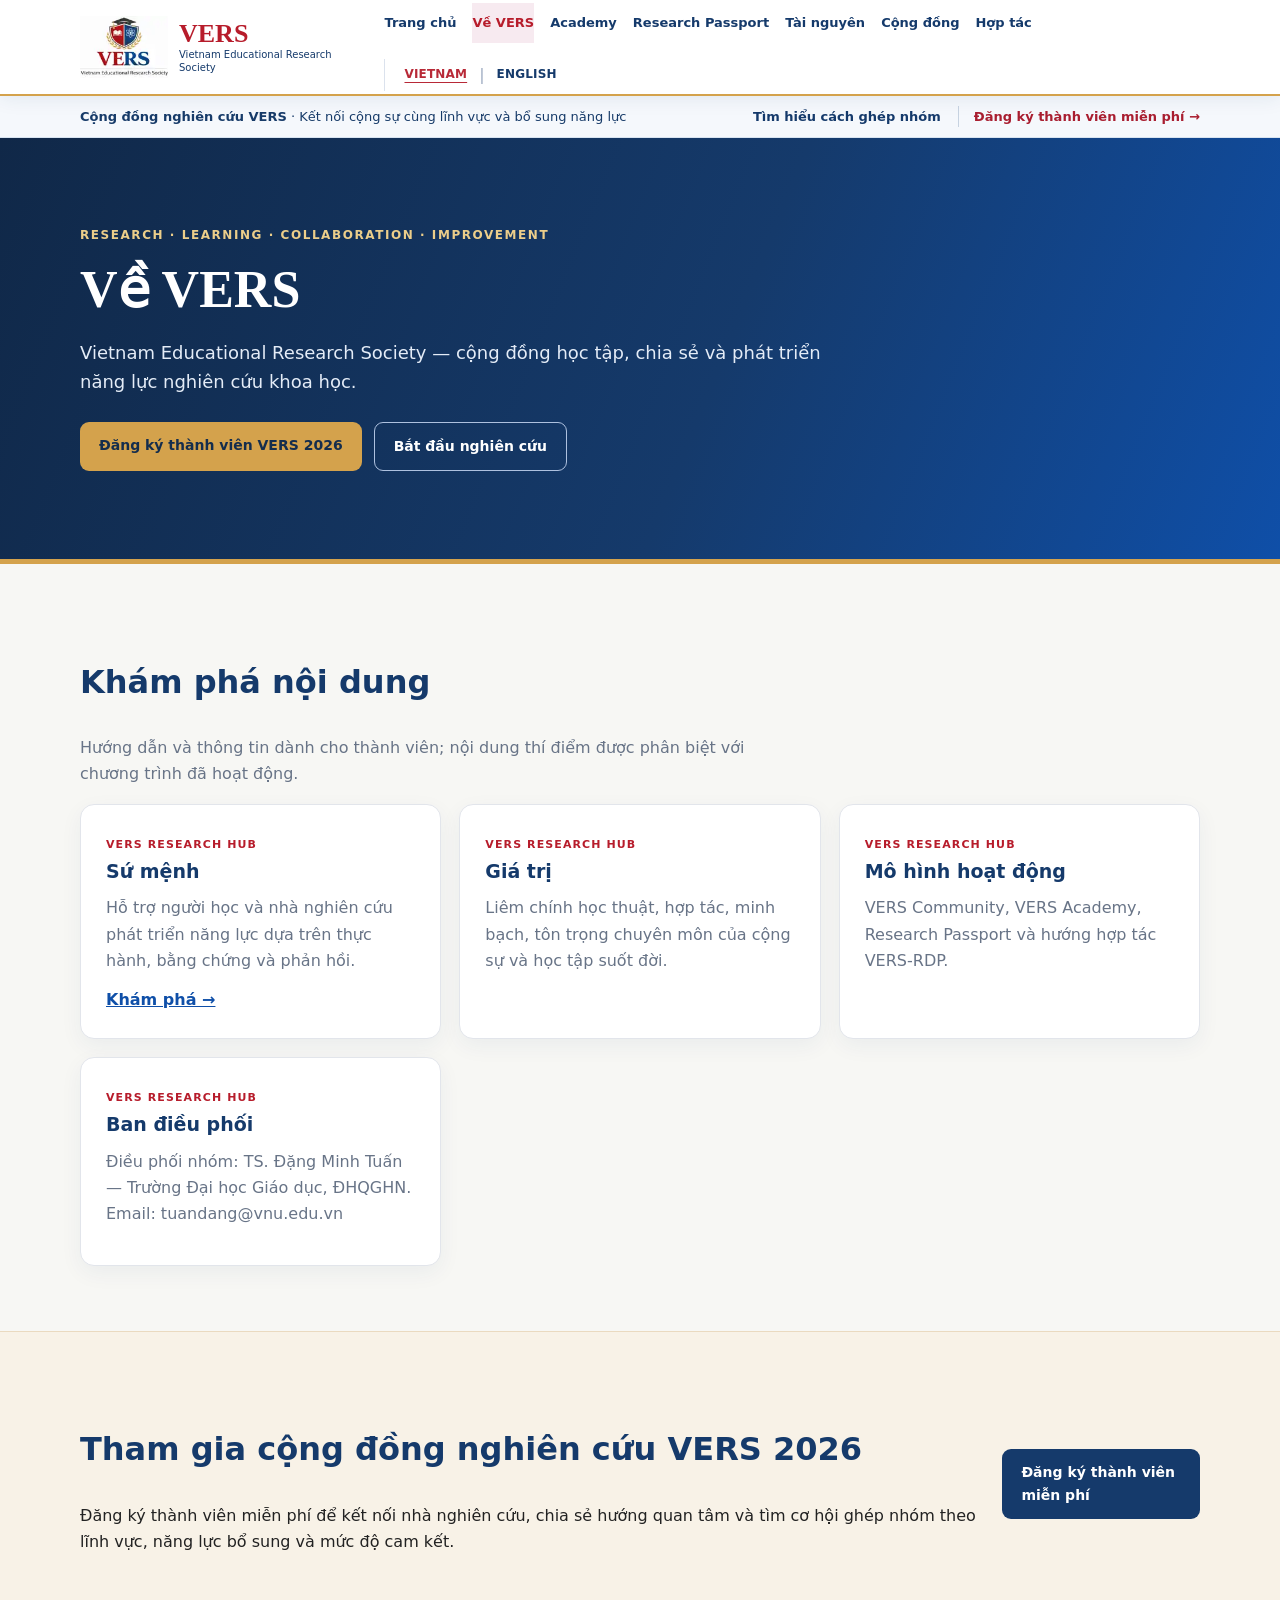
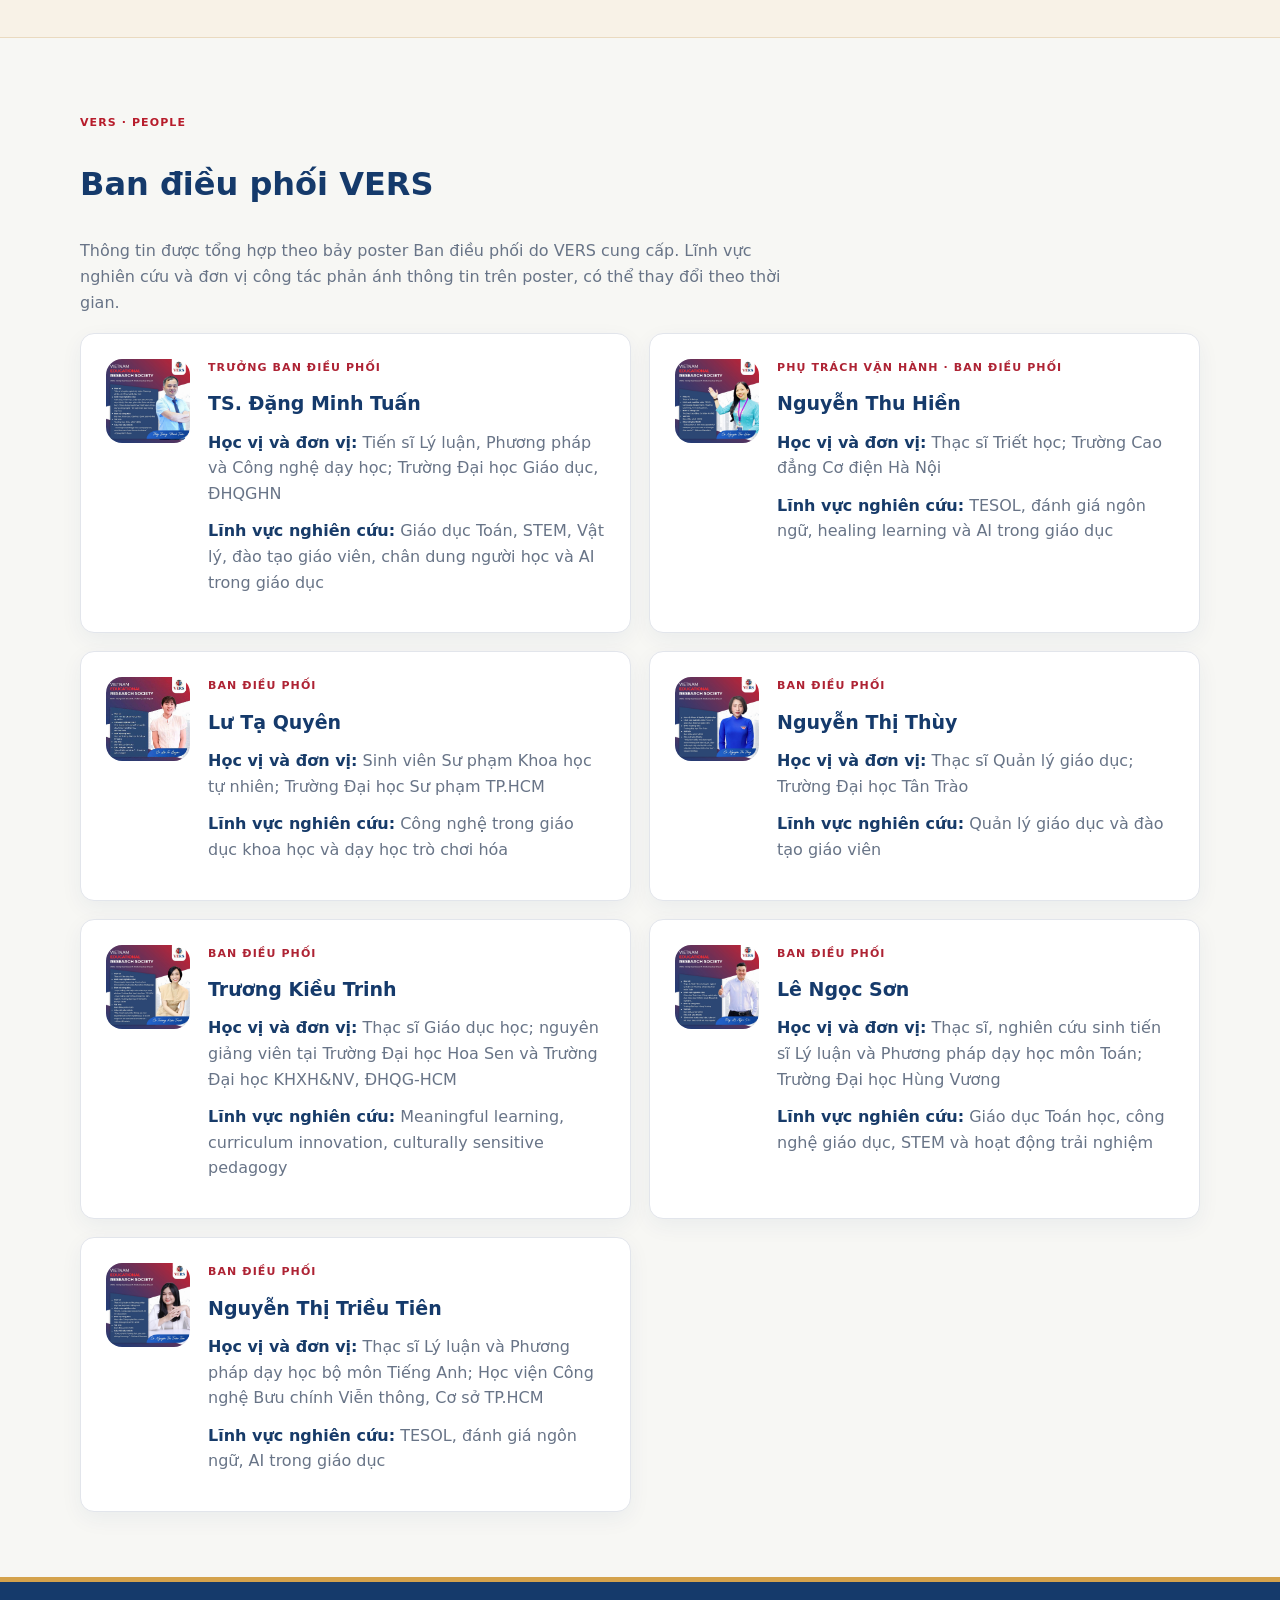
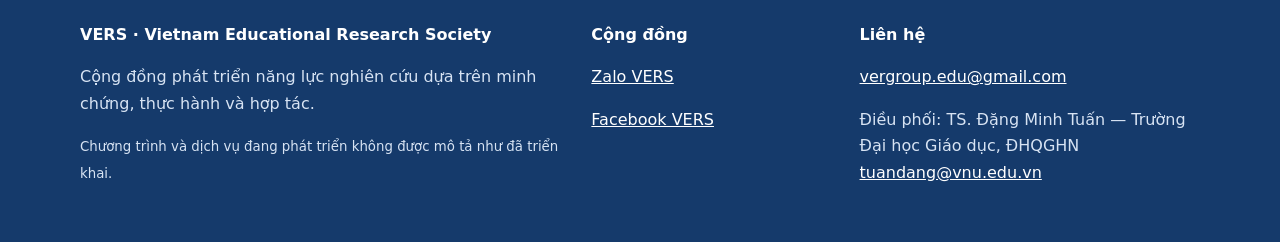
==== commit 9f3f63c0: "Match team profile image URLs to uploaded photo filenames" ====
--- a/about/index.html
+++ b/about/index.html
@@ -1 +1 @@
-<!doctype html><html lang="vi"><head><meta charset="utf-8"><meta name="viewport" content="width=device-width,initial-scale=1"><meta name="description" content="Vietnam Educational Research Society — cộng đồng học tập, chia sẻ và phát triển năng lực nghiên cứu khoa học."><meta name="theme-color" content="#142f58"><link rel="alternate" hreflang="vi" href="https://diavn.github.io/VERS/about/"><link rel="alternate" hreflang="en" href="https://diavn.github.io/VERS/en/about/"><title>Về VERS | VERS</title><link rel="stylesheet" href="../assets/style.css"><script defer src="../assets/site.js"></script></head><body><a class="skip" href="#content">Chuyển đến nội dung</a><header class="header"><div class="container nav-inner"><a class="brand" href="../"><img class="vers-official-logo" src="../assets/vers-official-logo.svg" alt="Official VERS logo" width="88" height="65"><span><strong>VERS</strong><small>Vietnam Educational Research Society</small></span></a><button type="button" class="menu-toggle" aria-expanded="false" aria-controls="main-menu">☰ Menu</button><nav class="navlinks" id="main-menu" aria-label="Điều hướng chính"><a href="../">Trang chủ</a><a href="../about/" class="active" aria-current="page">Về VERS</a><a href="../academy/">Academy</a><a href="../passport/">Research Passport</a><a href="../research/">Tài nguyên</a><a href="../community/">Cộng đồng</a><a href="../partnerships/">Hợp tác</a><span class="language-switch" aria-label="Ngôn ngữ"><a lang="vi" aria-current="page" href="../about/">VIETNAM</a><span aria-hidden="true">|</span><a lang="en" href="../en/about/">ENGLISH</a></span></nav></div></header><div class="vers-member-strip"><div class="container"><span><strong>Cộng đồng nghiên cứu VERS</strong> · Kết nối cộng sự cùng lĩnh vực và bổ sung năng lực</span><span><a href="../community/">Tìm hiểu cách ghép nhóm</a><a class="join-link" href="https://forms.gle/9dGQGPRuBtyxd9E9A" target="_blank" rel="noopener noreferrer">Đăng ký thành viên miễn phí →</a></span></div></div><main id="content"><section class="hero"><div class="container"><div class="eyebrow">Research · Learning · Collaboration · Improvement</div><h1>Về VERS</h1><p>Vietnam Educational Research Society — cộng đồng học tập, chia sẻ và phát triển năng lực nghiên cứu khoa học.</p><div class="actions"><a class="btn primary" target="_blank" rel="noopener noreferrer" href="https://forms.gle/9dGQGPRuBtyxd9E9A">Đăng ký thành viên VERS 2026</a><a class="btn light" href="../research/">Bắt đầu nghiên cứu</a></div></div></section><section class="section"><div class="container"><h2>Khám phá nội dung</h2><p class="section-lead">Hướng dẫn và thông tin dành cho thành viên; nội dung thí điểm được phân biệt với chương trình đã hoạt động.</p><div class="grid"><article class="card"><span class="kicker">VERS Research Hub</span><h3>Sứ mệnh</h3><p>Hỗ trợ người học và nhà nghiên cứu phát triển năng lực dựa trên thực hành, bằng chứng và phản hồi.</p><a class="more" href="../research/">Khám phá →</a></article><article class="card"><span class="kicker">VERS Research Hub</span><h3>Giá trị</h3><p>Liêm chính học thuật, hợp tác, minh bạch, tôn trọng chuyên môn của cộng sự và học tập suốt đời.</p></article><article class="card"><span class="kicker">VERS Research Hub</span><h3>Mô hình hoạt động</h3><p>VERS Community, VERS Academy, Research Passport và hướng hợp tác VERS-RDP.</p></article><article class="card"><span class="kicker">VERS Research Hub</span><h3>Ban điều phối</h3><p>Điều phối nhóm: TS. Đặng Minh Tuấn — Trường Đại học Giáo dục, ĐHQGHN. Email: tuandang@vnu.edu.vn</p></article></div></div></section><section class="section band"><div class="container callout"><div><h2>Tham gia cộng đồng nghiên cứu VERS 2026</h2><p>Đăng ký thành viên miễn phí để kết nối nhà nghiên cứu, chia sẻ hướng quan tâm và tìm cơ hội ghép nhóm theo lĩnh vực, năng lực bổ sung và mức độ cam kết.</p></div><a class="btn" href="https://forms.gle/9dGQGPRuBtyxd9E9A" target="_blank" rel="noopener noreferrer">Đăng ký thành viên miễn phí</a></div></section><section class="section team-section" id="coordination-team"><div class="container"><p class="kicker">VERS · PEOPLE</p><h2>Ban điều phối VERS</h2><p class="section-lead">Thông tin được tổng hợp theo bảy poster Ban điều phối do VERS cung cấp. Lĩnh vực nghiên cứu và đơn vị công tác phản ánh thông tin trên poster, có thể thay đổi theo thời gian.</p><div class="grid team-grid"><article class="card team-card"><div class="team-portrait"><img src="../assets/team/dang-minh-tuan.jpg" loading="lazy" alt="dang minh tuan" onerror="this.hidden=true"><div class="team-avatar" aria-hidden="true">MT</div></div><div><p class="kicker">Trưởng ban điều phối</p><h3>TS. Đặng Minh Tuấn</h3><p><strong>Học vị và đơn vị:</strong> Tiến sĩ Lý luận, Phương pháp và Công nghệ dạy học; Trường Đại học Giáo dục, ĐHQGHN</p><p><strong>Lĩnh vực nghiên cứu:</strong> Giáo dục Toán, STEM, Vật lý, đào tạo giáo viên, chân dung người học và AI trong giáo dục</p></div></article><article class="card team-card"><div class="team-portrait"><img src="../assets/team/nguyen-thu-hien.jpg" loading="lazy" alt="nguyen thu hien" onerror="this.hidden=true"><div class="team-avatar" aria-hidden="true">TH</div></div><div><p class="kicker">Phụ trách vận hành · Ban điều phối</p><h3>Nguyễn Thu Hiền</h3><p><strong>Học vị và đơn vị:</strong> Thạc sĩ Triết học; Trường Cao đẳng Cơ điện Hà Nội</p><p><strong>Lĩnh vực nghiên cứu:</strong> TESOL, đánh giá ngôn ngữ, healing learning và AI trong giáo dục</p></div></article><article class="card team-card"><div class="team-portrait"><img src="../assets/team/lu-ta-quyen.jpg" loading="lazy" alt="lu ta quyen" onerror="this.hidden=true"><div class="team-avatar" aria-hidden="true">TQ</div></div><div><p class="kicker">Ban điều phối</p><h3>Lư Tạ Quyên</h3><p><strong>Học vị và đơn vị:</strong> Sinh viên Sư phạm Khoa học tự nhiên; Trường Đại học Sư phạm TP.HCM</p><p><strong>Lĩnh vực nghiên cứu:</strong> Công nghệ trong giáo dục khoa học và dạy học trò chơi hóa</p></div></article><article class="card team-card"><div class="team-portrait"><img src="../assets/team/nguyen-thi-thuy.jpg" loading="lazy" alt="nguyen thi thuy" onerror="this.hidden=true"><div class="team-avatar" aria-hidden="true">TT</div></div><div><p class="kicker">Ban điều phối</p><h3>Nguyễn Thị Thùy</h3><p><strong>Học vị và đơn vị:</strong> Thạc sĩ Quản lý giáo dục; Trường Đại học Tân Trào</p><p><strong>Lĩnh vực nghiên cứu:</strong> Quản lý giáo dục và đào tạo giáo viên</p></div></article><article class="card team-card"><div class="team-portrait"><img src="../assets/team/truong-kieu-trinh.jpg" loading="lazy" alt="truong kieu trinh" onerror="this.hidden=true"><div class="team-avatar" aria-hidden="true">KT</div></div><div><p class="kicker">Ban điều phối</p><h3>Trương Kiều Trinh</h3><p><strong>Học vị và đơn vị:</strong> Thạc sĩ Giáo dục học; nguyên giảng viên tại Trường Đại học Hoa Sen và Trường Đại học KHXH&NV, ĐHQG-HCM</p><p><strong>Lĩnh vực nghiên cứu:</strong> Meaningful learning, curriculum innovation, culturally sensitive pedagogy</p></div></article><article class="card team-card"><div class="team-portrait"><img src="../assets/team/le-ngoc-son.jpg" loading="lazy" alt="le ngoc son" onerror="this.hidden=true"><div class="team-avatar" aria-hidden="true">NS</div></div><div><p class="kicker">Ban điều phối</p><h3>Lê Ngọc Sơn</h3><p><strong>Học vị và đơn vị:</strong> Thạc sĩ, nghiên cứu sinh tiến sĩ Lý luận và Phương pháp dạy học môn Toán; Trường Đại học Hùng Vương</p><p><strong>Lĩnh vực nghiên cứu:</strong> Giáo dục Toán học, công nghệ giáo dục, STEM và hoạt động trải nghiệm</p></div></article><article class="card team-card"><div class="team-portrait"><img src="../assets/team/nguyen-thi-trieu-tien.jpg" loading="lazy" alt="nguyen thi trieu tien" onerror="this.hidden=true"><div class="team-avatar" aria-hidden="true">TT</div></div><div><p class="kicker">Ban điều phối</p><h3>Nguyễn Thị Triều Tiên</h3><p><strong>Học vị và đơn vị:</strong> Thạc sĩ Lý luận và Phương pháp dạy học bộ môn Tiếng Anh; Học viện Công nghệ Bưu chính Viễn thông, Cơ sở TP.HCM</p><p><strong>Lĩnh vực nghiên cứu:</strong> TESOL, đánh giá ngôn ngữ, AI trong giáo dục</p></div></article></div></div></section></main><footer class="footer"><div class="container footer-grid"><div><strong>VERS · Vietnam Educational Research Society</strong><p>Cộng đồng phát triển năng lực nghiên cứu dựa trên minh chứng, thực hành và hợp tác.</p><small>Chương trình và dịch vụ đang phát triển không được mô tả như đã triển khai.</small></div><div><strong>Cộng đồng</strong><p><a href="https://zalo.me/g/brmxba311">Zalo VERS</a></p><p><a href="https://www.facebook.com/groups/verg.edu">Facebook VERS</a></p></div><div><strong>Liên hệ</strong><p><a href="mailto:vergroup.edu@gmail.com">vergroup.edu@gmail.com</a></p><p>Điều phối: TS. Đặng Minh Tuấn — Trường Đại học Giáo dục, ĐHQGHN<br><a href="mailto:tuandang@vnu.edu.vn">tuandang@vnu.edu.vn</a></p></div></div></footer></body></html>+<!doctype html><html lang="vi"><head><meta charset="utf-8"><meta name="viewport" content="width=device-width,initial-scale=1"><meta name="description" content="Vietnam Educational Research Society — cộng đồng học tập, chia sẻ và phát triển năng lực nghiên cứu khoa học."><meta name="theme-color" content="#142f58"><link rel="alternate" hreflang="vi" href="https://diavn.github.io/VERS/about/"><link rel="alternate" hreflang="en" href="https://diavn.github.io/VERS/en/about/"><title>Về VERS | VERS</title><link rel="stylesheet" href="../assets/style.css"><script defer src="../assets/site.js"></script></head><body><a class="skip" href="#content">Chuyển đến nội dung</a><header class="header"><div class="container nav-inner"><a class="brand" href="../"><img class="vers-official-logo" src="../assets/vers-official-logo.svg" alt="Official VERS logo" width="88" height="65"><span><strong>VERS</strong><small>Vietnam Educational Research Society</small></span></a><button type="button" class="menu-toggle" aria-expanded="false" aria-controls="main-menu">☰ Menu</button><nav class="navlinks" id="main-menu" aria-label="Điều hướng chính"><a href="../">Trang chủ</a><a href="../about/" class="active" aria-current="page">Về VERS</a><a href="../academy/">Academy</a><a href="../passport/">Research Passport</a><a href="../research/">Tài nguyên</a><a href="../community/">Cộng đồng</a><a href="../partnerships/">Hợp tác</a><span class="language-switch" aria-label="Ngôn ngữ"><a lang="vi" aria-current="page" href="../about/">VIETNAM</a><span aria-hidden="true">|</span><a lang="en" href="../en/about/">ENGLISH</a></span></nav></div></header><div class="vers-member-strip"><div class="container"><span><strong>Cộng đồng nghiên cứu VERS</strong> · Kết nối cộng sự cùng lĩnh vực và bổ sung năng lực</span><span><a href="../community/">Tìm hiểu cách ghép nhóm</a><a class="join-link" href="https://forms.gle/9dGQGPRuBtyxd9E9A" target="_blank" rel="noopener noreferrer">Đăng ký thành viên miễn phí →</a></span></div></div><main id="content"><section class="hero"><div class="container"><div class="eyebrow">Research · Learning · Collaboration · Improvement</div><h1>Về VERS</h1><p>Vietnam Educational Research Society — cộng đồng học tập, chia sẻ và phát triển năng lực nghiên cứu khoa học.</p><div class="actions"><a class="btn primary" target="_blank" rel="noopener noreferrer" href="https://forms.gle/9dGQGPRuBtyxd9E9A">Đăng ký thành viên VERS 2026</a><a class="btn light" href="../research/">Bắt đầu nghiên cứu</a></div></div></section><section class="section"><div class="container"><h2>Khám phá nội dung</h2><p class="section-lead">Hướng dẫn và thông tin dành cho thành viên; nội dung thí điểm được phân biệt với chương trình đã hoạt động.</p><div class="grid"><article class="card"><span class="kicker">VERS Research Hub</span><h3>Sứ mệnh</h3><p>Hỗ trợ người học và nhà nghiên cứu phát triển năng lực dựa trên thực hành, bằng chứng và phản hồi.</p><a class="more" href="../research/">Khám phá →</a></article><article class="card"><span class="kicker">VERS Research Hub</span><h3>Giá trị</h3><p>Liêm chính học thuật, hợp tác, minh bạch, tôn trọng chuyên môn của cộng sự và học tập suốt đời.</p></article><article class="card"><span class="kicker">VERS Research Hub</span><h3>Mô hình hoạt động</h3><p>VERS Community, VERS Academy, Research Passport và hướng hợp tác VERS-RDP.</p></article><article class="card"><span class="kicker">VERS Research Hub</span><h3>Ban điều phối</h3><p>Điều phối nhóm: TS. Đặng Minh Tuấn — Trường Đại học Giáo dục, ĐHQGHN. Email: tuandang@vnu.edu.vn</p></article></div></div></section><section class="section band"><div class="container callout"><div><h2>Tham gia cộng đồng nghiên cứu VERS 2026</h2><p>Đăng ký thành viên miễn phí để kết nối nhà nghiên cứu, chia sẻ hướng quan tâm và tìm cơ hội ghép nhóm theo lĩnh vực, năng lực bổ sung và mức độ cam kết.</p></div><a class="btn" href="https://forms.gle/9dGQGPRuBtyxd9E9A" target="_blank" rel="noopener noreferrer">Đăng ký thành viên miễn phí</a></div></section><section class="section team-section" id="coordination-team"><div class="container"><p class="kicker">VERS · PEOPLE</p><h2>Ban điều phối VERS</h2><p class="section-lead">Thông tin được tổng hợp theo bảy poster Ban điều phối do VERS cung cấp. Lĩnh vực nghiên cứu và đơn vị công tác phản ánh thông tin trên poster, có thể thay đổi theo thời gian.</p><div class="grid team-grid"><article class="card team-card"><div class="team-portrait"><img src="../assets/team/thay%20Tuan.jpg" loading="lazy" alt="dang minh tuan" onerror="this.hidden=true"><div class="team-avatar" aria-hidden="true">MT</div></div><div><p class="kicker">Trưởng ban điều phối</p><h3>TS. Đặng Minh Tuấn</h3><p><strong>Học vị và đơn vị:</strong> Tiến sĩ Lý luận, Phương pháp và Công nghệ dạy học; Trường Đại học Giáo dục, ĐHQGHN</p><p><strong>Lĩnh vực nghiên cứu:</strong> Giáo dục Toán, STEM, Vật lý, đào tạo giáo viên, chân dung người học và AI trong giáo dục</p></div></article><article class="card team-card"><div class="team-portrait"><img src="../assets/team/Thu%20Hien.jpg" loading="lazy" alt="nguyen thu hien" onerror="this.hidden=true"><div class="team-avatar" aria-hidden="true">TH</div></div><div><p class="kicker">Phụ trách vận hành · Ban điều phối</p><h3>Nguyễn Thu Hiền</h3><p><strong>Học vị và đơn vị:</strong> Thạc sĩ Triết học; Trường Cao đẳng Cơ điện Hà Nội</p><p><strong>Lĩnh vực nghiên cứu:</strong> TESOL, đánh giá ngôn ngữ, healing learning và AI trong giáo dục</p></div></article><article class="card team-card"><div class="team-portrait"><img src="../assets/team/Tu%20Quyen.jpg" loading="lazy" alt="lu ta quyen" onerror="this.hidden=true"><div class="team-avatar" aria-hidden="true">TQ</div></div><div><p class="kicker">Ban điều phối</p><h3>Lư Tạ Quyên</h3><p><strong>Học vị và đơn vị:</strong> Sinh viên Sư phạm Khoa học tự nhiên; Trường Đại học Sư phạm TP.HCM</p><p><strong>Lĩnh vực nghiên cứu:</strong> Công nghệ trong giáo dục khoa học và dạy học trò chơi hóa</p></div></article><article class="card team-card"><div class="team-portrait"><img src="../assets/team/Thuy.jpg" loading="lazy" alt="nguyen thi thuy" onerror="this.hidden=true"><div class="team-avatar" aria-hidden="true">TT</div></div><div><p class="kicker">Ban điều phối</p><h3>Nguyễn Thị Thùy</h3><p><strong>Học vị và đơn vị:</strong> Thạc sĩ Quản lý giáo dục; Trường Đại học Tân Trào</p><p><strong>Lĩnh vực nghiên cứu:</strong> Quản lý giáo dục và đào tạo giáo viên</p></div></article><article class="card team-card"><div class="team-portrait"><img src="../assets/team/Kieu%20trinh.jpg" loading="lazy" alt="truong kieu trinh" onerror="this.hidden=true"><div class="team-avatar" aria-hidden="true">KT</div></div><div><p class="kicker">Ban điều phối</p><h3>Trương Kiều Trinh</h3><p><strong>Học vị và đơn vị:</strong> Thạc sĩ Giáo dục học; nguyên giảng viên tại Trường Đại học Hoa Sen và Trường Đại học KHXH&NV, ĐHQG-HCM</p><p><strong>Lĩnh vực nghiên cứu:</strong> Meaningful learning, curriculum innovation, culturally sensitive pedagogy</p></div></article><article class="card team-card"><div class="team-portrait"><img src="../assets/team/Ngoc%20Son.jpg" loading="lazy" alt="le ngoc son" onerror="this.hidden=true"><div class="team-avatar" aria-hidden="true">NS</div></div><div><p class="kicker">Ban điều phối</p><h3>Lê Ngọc Sơn</h3><p><strong>Học vị và đơn vị:</strong> Thạc sĩ, nghiên cứu sinh tiến sĩ Lý luận và Phương pháp dạy học môn Toán; Trường Đại học Hùng Vương</p><p><strong>Lĩnh vực nghiên cứu:</strong> Giáo dục Toán học, công nghệ giáo dục, STEM và hoạt động trải nghiệm</p></div></article><article class="card team-card"><div class="team-portrait"><img src="../assets/team/Tien.jpg" loading="lazy" alt="nguyen thi trieu tien" onerror="this.hidden=true"><div class="team-avatar" aria-hidden="true">TT</div></div><div><p class="kicker">Ban điều phối</p><h3>Nguyễn Thị Triều Tiên</h3><p><strong>Học vị và đơn vị:</strong> Thạc sĩ Lý luận và Phương pháp dạy học bộ môn Tiếng Anh; Học viện Công nghệ Bưu chính Viễn thông, Cơ sở TP.HCM</p><p><strong>Lĩnh vực nghiên cứu:</strong> TESOL, đánh giá ngôn ngữ, AI trong giáo dục</p></div></article></div></div></section></main><footer class="footer"><div class="container footer-grid"><div><strong>VERS · Vietnam Educational Research Society</strong><p>Cộng đồng phát triển năng lực nghiên cứu dựa trên minh chứng, thực hành và hợp tác.</p><small>Chương trình và dịch vụ đang phát triển không được mô tả như đã triển khai.</small></div><div><strong>Cộng đồng</strong><p><a href="https://zalo.me/g/brmxba311">Zalo VERS</a></p><p><a href="https://www.facebook.com/groups/verg.edu">Facebook VERS</a></p></div><div><strong>Liên hệ</strong><p><a href="mailto:vergroup.edu@gmail.com">vergroup.edu@gmail.com</a></p><p>Điều phối: TS. Đặng Minh Tuấn — Trường Đại học Giáo dục, ĐHQGHN<br><a href="mailto:tuandang@vnu.edu.vn">tuandang@vnu.edu.vn</a></p></div></div></footer></body></html>
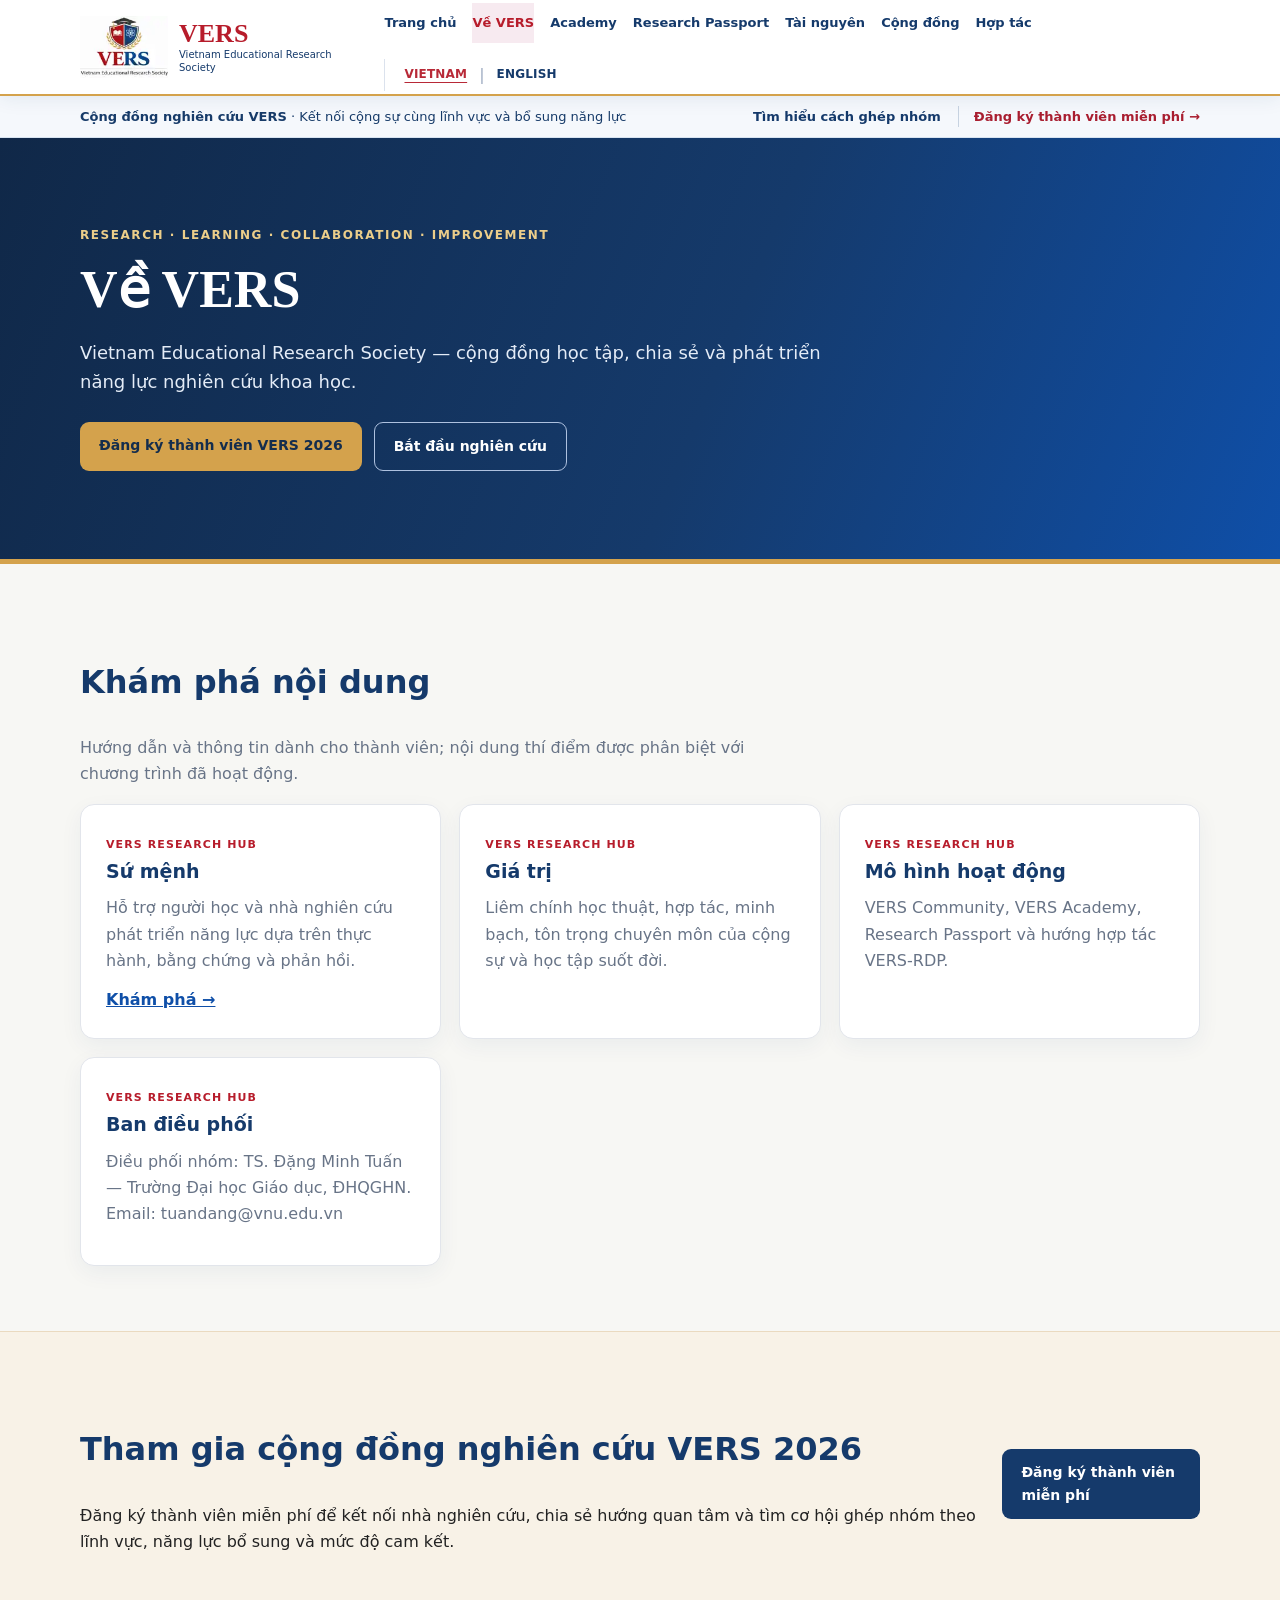
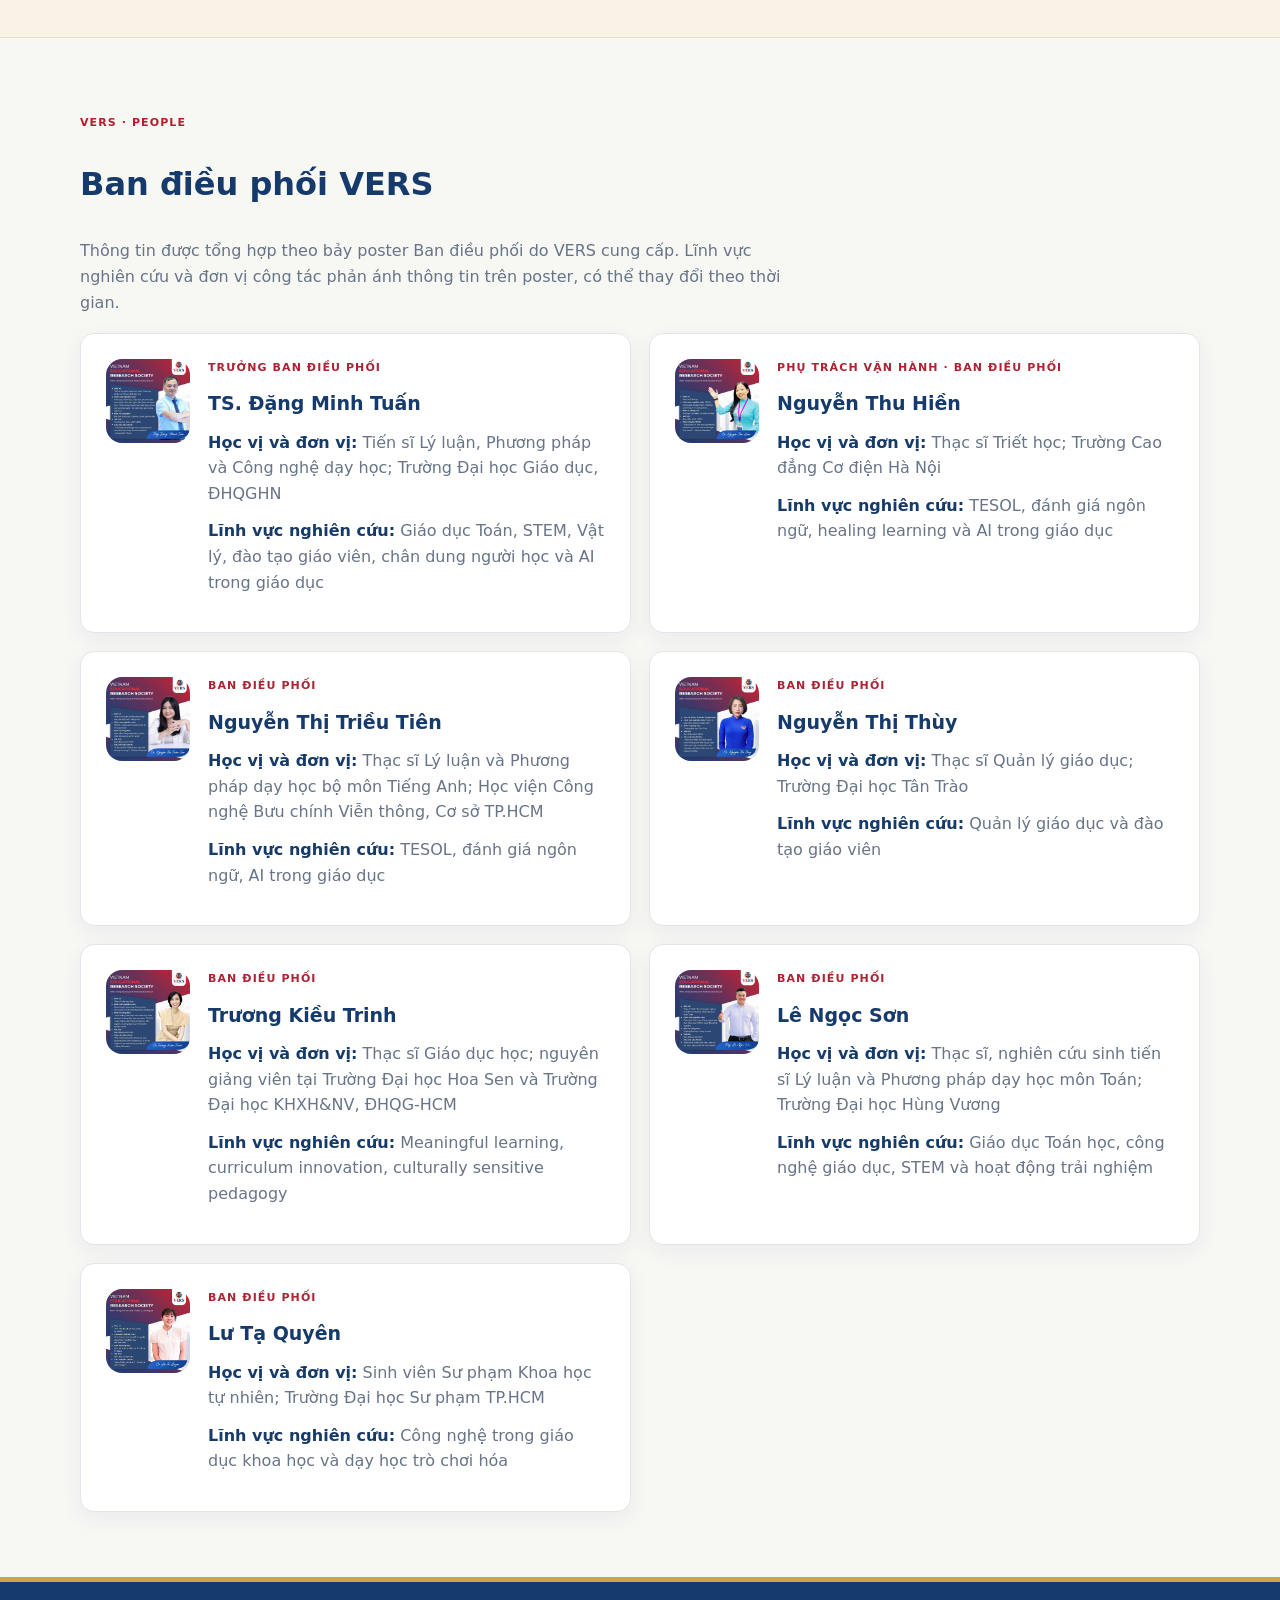
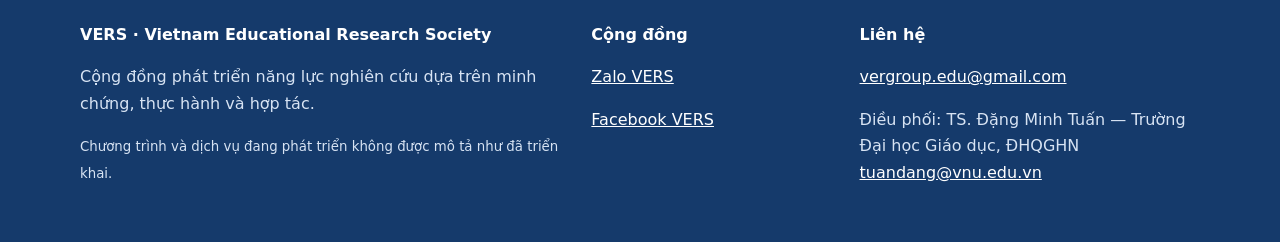
==== commit 2a8f5498: "Swap Lu Ta Quyen and Nguyen Thi Trieu Tien display order" ====
--- a/about/index.html
+++ b/about/index.html
@@ -1 +1 @@
-<!doctype html><html lang="vi"><head><meta charset="utf-8"><meta name="viewport" content="width=device-width,initial-scale=1"><meta name="description" content="Vietnam Educational Research Society — cộng đồng học tập, chia sẻ và phát triển năng lực nghiên cứu khoa học."><meta name="theme-color" content="#142f58"><link rel="alternate" hreflang="vi" href="https://diavn.github.io/VERS/about/"><link rel="alternate" hreflang="en" href="https://diavn.github.io/VERS/en/about/"><title>Về VERS | VERS</title><link rel="stylesheet" href="../assets/style.css"><script defer src="../assets/site.js"></script></head><body><a class="skip" href="#content">Chuyển đến nội dung</a><header class="header"><div class="container nav-inner"><a class="brand" href="../"><img class="vers-official-logo" src="../assets/vers-official-logo.svg" alt="Official VERS logo" width="88" height="65"><span><strong>VERS</strong><small>Vietnam Educational Research Society</small></span></a><button type="button" class="menu-toggle" aria-expanded="false" aria-controls="main-menu">☰ Menu</button><nav class="navlinks" id="main-menu" aria-label="Điều hướng chính"><a href="../">Trang chủ</a><a href="../about/" class="active" aria-current="page">Về VERS</a><a href="../academy/">Academy</a><a href="../passport/">Research Passport</a><a href="../research/">Tài nguyên</a><a href="../community/">Cộng đồng</a><a href="../partnerships/">Hợp tác</a><span class="language-switch" aria-label="Ngôn ngữ"><a lang="vi" aria-current="page" href="../about/">VIETNAM</a><span aria-hidden="true">|</span><a lang="en" href="../en/about/">ENGLISH</a></span></nav></div></header><div class="vers-member-strip"><div class="container"><span><strong>Cộng đồng nghiên cứu VERS</strong> · Kết nối cộng sự cùng lĩnh vực và bổ sung năng lực</span><span><a href="../community/">Tìm hiểu cách ghép nhóm</a><a class="join-link" href="https://forms.gle/9dGQGPRuBtyxd9E9A" target="_blank" rel="noopener noreferrer">Đăng ký thành viên miễn phí →</a></span></div></div><main id="content"><section class="hero"><div class="container"><div class="eyebrow">Research · Learning · Collaboration · Improvement</div><h1>Về VERS</h1><p>Vietnam Educational Research Society — cộng đồng học tập, chia sẻ và phát triển năng lực nghiên cứu khoa học.</p><div class="actions"><a class="btn primary" target="_blank" rel="noopener noreferrer" href="https://forms.gle/9dGQGPRuBtyxd9E9A">Đăng ký thành viên VERS 2026</a><a class="btn light" href="../research/">Bắt đầu nghiên cứu</a></div></div></section><section class="section"><div class="container"><h2>Khám phá nội dung</h2><p class="section-lead">Hướng dẫn và thông tin dành cho thành viên; nội dung thí điểm được phân biệt với chương trình đã hoạt động.</p><div class="grid"><article class="card"><span class="kicker">VERS Research Hub</span><h3>Sứ mệnh</h3><p>Hỗ trợ người học và nhà nghiên cứu phát triển năng lực dựa trên thực hành, bằng chứng và phản hồi.</p><a class="more" href="../research/">Khám phá →</a></article><article class="card"><span class="kicker">VERS Research Hub</span><h3>Giá trị</h3><p>Liêm chính học thuật, hợp tác, minh bạch, tôn trọng chuyên môn của cộng sự và học tập suốt đời.</p></article><article class="card"><span class="kicker">VERS Research Hub</span><h3>Mô hình hoạt động</h3><p>VERS Community, VERS Academy, Research Passport và hướng hợp tác VERS-RDP.</p></article><article class="card"><span class="kicker">VERS Research Hub</span><h3>Ban điều phối</h3><p>Điều phối nhóm: TS. Đặng Minh Tuấn — Trường Đại học Giáo dục, ĐHQGHN. Email: tuandang@vnu.edu.vn</p></article></div></div></section><section class="section band"><div class="container callout"><div><h2>Tham gia cộng đồng nghiên cứu VERS 2026</h2><p>Đăng ký thành viên miễn phí để kết nối nhà nghiên cứu, chia sẻ hướng quan tâm và tìm cơ hội ghép nhóm theo lĩnh vực, năng lực bổ sung và mức độ cam kết.</p></div><a class="btn" href="https://forms.gle/9dGQGPRuBtyxd9E9A" target="_blank" rel="noopener noreferrer">Đăng ký thành viên miễn phí</a></div></section><section class="section team-section" id="coordination-team"><div class="container"><p class="kicker">VERS · PEOPLE</p><h2>Ban điều phối VERS</h2><p class="section-lead">Thông tin được tổng hợp theo bảy poster Ban điều phối do VERS cung cấp. Lĩnh vực nghiên cứu và đơn vị công tác phản ánh thông tin trên poster, có thể thay đổi theo thời gian.</p><div class="grid team-grid"><article class="card team-card"><div class="team-portrait"><img src="../assets/team/thay%20Tuan.jpg" loading="lazy" alt="dang minh tuan" onerror="this.hidden=true"><div class="team-avatar" aria-hidden="true">MT</div></div><div><p class="kicker">Trưởng ban điều phối</p><h3>TS. Đặng Minh Tuấn</h3><p><strong>Học vị và đơn vị:</strong> Tiến sĩ Lý luận, Phương pháp và Công nghệ dạy học; Trường Đại học Giáo dục, ĐHQGHN</p><p><strong>Lĩnh vực nghiên cứu:</strong> Giáo dục Toán, STEM, Vật lý, đào tạo giáo viên, chân dung người học và AI trong giáo dục</p></div></article><article class="card team-card"><div class="team-portrait"><img src="../assets/team/Thu%20Hien.jpg" loading="lazy" alt="nguyen thu hien" onerror="this.hidden=true"><div class="team-avatar" aria-hidden="true">TH</div></div><div><p class="kicker">Phụ trách vận hành · Ban điều phối</p><h3>Nguyễn Thu Hiền</h3><p><strong>Học vị và đơn vị:</strong> Thạc sĩ Triết học; Trường Cao đẳng Cơ điện Hà Nội</p><p><strong>Lĩnh vực nghiên cứu:</strong> TESOL, đánh giá ngôn ngữ, healing learning và AI trong giáo dục</p></div></article><article class="card team-card"><div class="team-portrait"><img src="../assets/team/Tu%20Quyen.jpg" loading="lazy" alt="lu ta quyen" onerror="this.hidden=true"><div class="team-avatar" aria-hidden="true">TQ</div></div><div><p class="kicker">Ban điều phối</p><h3>Lư Tạ Quyên</h3><p><strong>Học vị và đơn vị:</strong> Sinh viên Sư phạm Khoa học tự nhiên; Trường Đại học Sư phạm TP.HCM</p><p><strong>Lĩnh vực nghiên cứu:</strong> Công nghệ trong giáo dục khoa học và dạy học trò chơi hóa</p></div></article><article class="card team-card"><div class="team-portrait"><img src="../assets/team/Thuy.jpg" loading="lazy" alt="nguyen thi thuy" onerror="this.hidden=true"><div class="team-avatar" aria-hidden="true">TT</div></div><div><p class="kicker">Ban điều phối</p><h3>Nguyễn Thị Thùy</h3><p><strong>Học vị và đơn vị:</strong> Thạc sĩ Quản lý giáo dục; Trường Đại học Tân Trào</p><p><strong>Lĩnh vực nghiên cứu:</strong> Quản lý giáo dục và đào tạo giáo viên</p></div></article><article class="card team-card"><div class="team-portrait"><img src="../assets/team/Kieu%20trinh.jpg" loading="lazy" alt="truong kieu trinh" onerror="this.hidden=true"><div class="team-avatar" aria-hidden="true">KT</div></div><div><p class="kicker">Ban điều phối</p><h3>Trương Kiều Trinh</h3><p><strong>Học vị và đơn vị:</strong> Thạc sĩ Giáo dục học; nguyên giảng viên tại Trường Đại học Hoa Sen và Trường Đại học KHXH&NV, ĐHQG-HCM</p><p><strong>Lĩnh vực nghiên cứu:</strong> Meaningful learning, curriculum innovation, culturally sensitive pedagogy</p></div></article><article class="card team-card"><div class="team-portrait"><img src="../assets/team/Ngoc%20Son.jpg" loading="lazy" alt="le ngoc son" onerror="this.hidden=true"><div class="team-avatar" aria-hidden="true">NS</div></div><div><p class="kicker">Ban điều phối</p><h3>Lê Ngọc Sơn</h3><p><strong>Học vị và đơn vị:</strong> Thạc sĩ, nghiên cứu sinh tiến sĩ Lý luận và Phương pháp dạy học môn Toán; Trường Đại học Hùng Vương</p><p><strong>Lĩnh vực nghiên cứu:</strong> Giáo dục Toán học, công nghệ giáo dục, STEM và hoạt động trải nghiệm</p></div></article><article class="card team-card"><div class="team-portrait"><img src="../assets/team/Tien.jpg" loading="lazy" alt="nguyen thi trieu tien" onerror="this.hidden=true"><div class="team-avatar" aria-hidden="true">TT</div></div><div><p class="kicker">Ban điều phối</p><h3>Nguyễn Thị Triều Tiên</h3><p><strong>Học vị và đơn vị:</strong> Thạc sĩ Lý luận và Phương pháp dạy học bộ môn Tiếng Anh; Học viện Công nghệ Bưu chính Viễn thông, Cơ sở TP.HCM</p><p><strong>Lĩnh vực nghiên cứu:</strong> TESOL, đánh giá ngôn ngữ, AI trong giáo dục</p></div></article></div></div></section></main><footer class="footer"><div class="container footer-grid"><div><strong>VERS · Vietnam Educational Research Society</strong><p>Cộng đồng phát triển năng lực nghiên cứu dựa trên minh chứng, thực hành và hợp tác.</p><small>Chương trình và dịch vụ đang phát triển không được mô tả như đã triển khai.</small></div><div><strong>Cộng đồng</strong><p><a href="https://zalo.me/g/brmxba311">Zalo VERS</a></p><p><a href="https://www.facebook.com/groups/verg.edu">Facebook VERS</a></p></div><div><strong>Liên hệ</strong><p><a href="mailto:vergroup.edu@gmail.com">vergroup.edu@gmail.com</a></p><p>Điều phối: TS. Đặng Minh Tuấn — Trường Đại học Giáo dục, ĐHQGHN<br><a href="mailto:tuandang@vnu.edu.vn">tuandang@vnu.edu.vn</a></p></div></div></footer></body></html>+<!doctype html><html lang="vi"><head><meta charset="utf-8"><meta name="viewport" content="width=device-width,initial-scale=1"><meta name="description" content="Vietnam Educational Research Society — cộng đồng học tập, chia sẻ và phát triển năng lực nghiên cứu khoa học."><meta name="theme-color" content="#142f58"><link rel="alternate" hreflang="vi" href="https://diavn.github.io/VERS/about/"><link rel="alternate" hreflang="en" href="https://diavn.github.io/VERS/en/about/"><title>Về VERS | VERS</title><link rel="stylesheet" href="../assets/style.css"><script defer src="../assets/site.js"></script></head><body><a class="skip" href="#content">Chuyển đến nội dung</a><header class="header"><div class="container nav-inner"><a class="brand" href="../"><img class="vers-official-logo" src="../assets/vers-official-logo.svg" alt="Official VERS logo" width="88" height="65"><span><strong>VERS</strong><small>Vietnam Educational Research Society</small></span></a><button type="button" class="menu-toggle" aria-expanded="false" aria-controls="main-menu">☰ Menu</button><nav class="navlinks" id="main-menu" aria-label="Điều hướng chính"><a href="../">Trang chủ</a><a href="../about/" class="active" aria-current="page">Về VERS</a><a href="../academy/">Academy</a><a href="../passport/">Research Passport</a><a href="../research/">Tài nguyên</a><a href="../community/">Cộng đồng</a><a href="../partnerships/">Hợp tác</a><span class="language-switch" aria-label="Ngôn ngữ"><a lang="vi" aria-current="page" href="../about/">VIETNAM</a><span aria-hidden="true">|</span><a lang="en" href="../en/about/">ENGLISH</a></span></nav></div></header><div class="vers-member-strip"><div class="container"><span><strong>Cộng đồng nghiên cứu VERS</strong> · Kết nối cộng sự cùng lĩnh vực và bổ sung năng lực</span><span><a href="../community/">Tìm hiểu cách ghép nhóm</a><a class="join-link" href="https://forms.gle/9dGQGPRuBtyxd9E9A" target="_blank" rel="noopener noreferrer">Đăng ký thành viên miễn phí →</a></span></div></div><main id="content"><section class="hero"><div class="container"><div class="eyebrow">Research · Learning · Collaboration · Improvement</div><h1>Về VERS</h1><p>Vietnam Educational Research Society — cộng đồng học tập, chia sẻ và phát triển năng lực nghiên cứu khoa học.</p><div class="actions"><a class="btn primary" target="_blank" rel="noopener noreferrer" href="https://forms.gle/9dGQGPRuBtyxd9E9A">Đăng ký thành viên VERS 2026</a><a class="btn light" href="../research/">Bắt đầu nghiên cứu</a></div></div></section><section class="section"><div class="container"><h2>Khám phá nội dung</h2><p class="section-lead">Hướng dẫn và thông tin dành cho thành viên; nội dung thí điểm được phân biệt với chương trình đã hoạt động.</p><div class="grid"><article class="card"><span class="kicker">VERS Research Hub</span><h3>Sứ mệnh</h3><p>Hỗ trợ người học và nhà nghiên cứu phát triển năng lực dựa trên thực hành, bằng chứng và phản hồi.</p><a class="more" href="../research/">Khám phá →</a></article><article class="card"><span class="kicker">VERS Research Hub</span><h3>Giá trị</h3><p>Liêm chính học thuật, hợp tác, minh bạch, tôn trọng chuyên môn của cộng sự và học tập suốt đời.</p></article><article class="card"><span class="kicker">VERS Research Hub</span><h3>Mô hình hoạt động</h3><p>VERS Community, VERS Academy, Research Passport và hướng hợp tác VERS-RDP.</p></article><article class="card"><span class="kicker">VERS Research Hub</span><h3>Ban điều phối</h3><p>Điều phối nhóm: TS. Đặng Minh Tuấn — Trường Đại học Giáo dục, ĐHQGHN. Email: tuandang@vnu.edu.vn</p></article></div></div></section><section class="section band"><div class="container callout"><div><h2>Tham gia cộng đồng nghiên cứu VERS 2026</h2><p>Đăng ký thành viên miễn phí để kết nối nhà nghiên cứu, chia sẻ hướng quan tâm và tìm cơ hội ghép nhóm theo lĩnh vực, năng lực bổ sung và mức độ cam kết.</p></div><a class="btn" href="https://forms.gle/9dGQGPRuBtyxd9E9A" target="_blank" rel="noopener noreferrer">Đăng ký thành viên miễn phí</a></div></section><section class="section team-section" id="coordination-team"><div class="container"><p class="kicker">VERS · PEOPLE</p><h2>Ban điều phối VERS</h2><p class="section-lead">Thông tin được tổng hợp theo bảy poster Ban điều phối do VERS cung cấp. Lĩnh vực nghiên cứu và đơn vị công tác phản ánh thông tin trên poster, có thể thay đổi theo thời gian.</p><div class="grid team-grid"><article class="card team-card"><div class="team-portrait"><img src="../assets/team/thay%20Tuan.jpg" loading="lazy" alt="dang minh tuan" onerror="this.hidden=true"><div class="team-avatar" aria-hidden="true">MT</div></div><div><p class="kicker">Trưởng ban điều phối</p><h3>TS. Đặng Minh Tuấn</h3><p><strong>Học vị và đơn vị:</strong> Tiến sĩ Lý luận, Phương pháp và Công nghệ dạy học; Trường Đại học Giáo dục, ĐHQGHN</p><p><strong>Lĩnh vực nghiên cứu:</strong> Giáo dục Toán, STEM, Vật lý, đào tạo giáo viên, chân dung người học và AI trong giáo dục</p></div></article><article class="card team-card"><div class="team-portrait"><img src="../assets/team/Thu%20Hien.jpg" loading="lazy" alt="nguyen thu hien" onerror="this.hidden=true"><div class="team-avatar" aria-hidden="true">TH</div></div><div><p class="kicker">Phụ trách vận hành · Ban điều phối</p><h3>Nguyễn Thu Hiền</h3><p><strong>Học vị và đơn vị:</strong> Thạc sĩ Triết học; Trường Cao đẳng Cơ điện Hà Nội</p><p><strong>Lĩnh vực nghiên cứu:</strong> TESOL, đánh giá ngôn ngữ, healing learning và AI trong giáo dục</p></div></article><article class="card team-card"><div class="team-portrait"><img src="../assets/team/Tien.jpg" loading="lazy" alt="nguyen thi trieu tien" onerror="this.hidden=true"><div class="team-avatar" aria-hidden="true">TT</div></div><div><p class="kicker">Ban điều phối</p><h3>Nguyễn Thị Triều Tiên</h3><p><strong>Học vị và đơn vị:</strong> Thạc sĩ Lý luận và Phương pháp dạy học bộ môn Tiếng Anh; Học viện Công nghệ Bưu chính Viễn thông, Cơ sở TP.HCM</p><p><strong>Lĩnh vực nghiên cứu:</strong> TESOL, đánh giá ngôn ngữ, AI trong giáo dục</p></div></article><article class="card team-card"><div class="team-portrait"><img src="../assets/team/Thuy.jpg" loading="lazy" alt="nguyen thi thuy" onerror="this.hidden=true"><div class="team-avatar" aria-hidden="true">TT</div></div><div><p class="kicker">Ban điều phối</p><h3>Nguyễn Thị Thùy</h3><p><strong>Học vị và đơn vị:</strong> Thạc sĩ Quản lý giáo dục; Trường Đại học Tân Trào</p><p><strong>Lĩnh vực nghiên cứu:</strong> Quản lý giáo dục và đào tạo giáo viên</p></div></article><article class="card team-card"><div class="team-portrait"><img src="../assets/team/Kieu%20trinh.jpg" loading="lazy" alt="truong kieu trinh" onerror="this.hidden=true"><div class="team-avatar" aria-hidden="true">KT</div></div><div><p class="kicker">Ban điều phối</p><h3>Trương Kiều Trinh</h3><p><strong>Học vị và đơn vị:</strong> Thạc sĩ Giáo dục học; nguyên giảng viên tại Trường Đại học Hoa Sen và Trường Đại học KHXH&NV, ĐHQG-HCM</p><p><strong>Lĩnh vực nghiên cứu:</strong> Meaningful learning, curriculum innovation, culturally sensitive pedagogy</p></div></article><article class="card team-card"><div class="team-portrait"><img src="../assets/team/Ngoc%20Son.jpg" loading="lazy" alt="le ngoc son" onerror="this.hidden=true"><div class="team-avatar" aria-hidden="true">NS</div></div><div><p class="kicker">Ban điều phối</p><h3>Lê Ngọc Sơn</h3><p><strong>Học vị và đơn vị:</strong> Thạc sĩ, nghiên cứu sinh tiến sĩ Lý luận và Phương pháp dạy học môn Toán; Trường Đại học Hùng Vương</p><p><strong>Lĩnh vực nghiên cứu:</strong> Giáo dục Toán học, công nghệ giáo dục, STEM và hoạt động trải nghiệm</p></div></article><article class="card team-card"><div class="team-portrait"><img src="../assets/team/Tu%20Quyen.jpg" loading="lazy" alt="lu ta quyen" onerror="this.hidden=true"><div class="team-avatar" aria-hidden="true">TQ</div></div><div><p class="kicker">Ban điều phối</p><h3>Lư Tạ Quyên</h3><p><strong>Học vị và đơn vị:</strong> Sinh viên Sư phạm Khoa học tự nhiên; Trường Đại học Sư phạm TP.HCM</p><p><strong>Lĩnh vực nghiên cứu:</strong> Công nghệ trong giáo dục khoa học và dạy học trò chơi hóa</p></div></article></div></div></section></main><footer class="footer"><div class="container footer-grid"><div><strong>VERS · Vietnam Educational Research Society</strong><p>Cộng đồng phát triển năng lực nghiên cứu dựa trên minh chứng, thực hành và hợp tác.</p><small>Chương trình và dịch vụ đang phát triển không được mô tả như đã triển khai.</small></div><div><strong>Cộng đồng</strong><p><a href="https://zalo.me/g/brmxba311">Zalo VERS</a></p><p><a href="https://www.facebook.com/groups/verg.edu">Facebook VERS</a></p></div><div><strong>Liên hệ</strong><p><a href="mailto:vergroup.edu@gmail.com">vergroup.edu@gmail.com</a></p><p>Điều phối: TS. Đặng Minh Tuấn — Trường Đại học Giáo dục, ĐHQGHN<br><a href="mailto:tuandang@vnu.edu.vn">tuandang@vnu.edu.vn</a></p></div></div></footer></body></html>
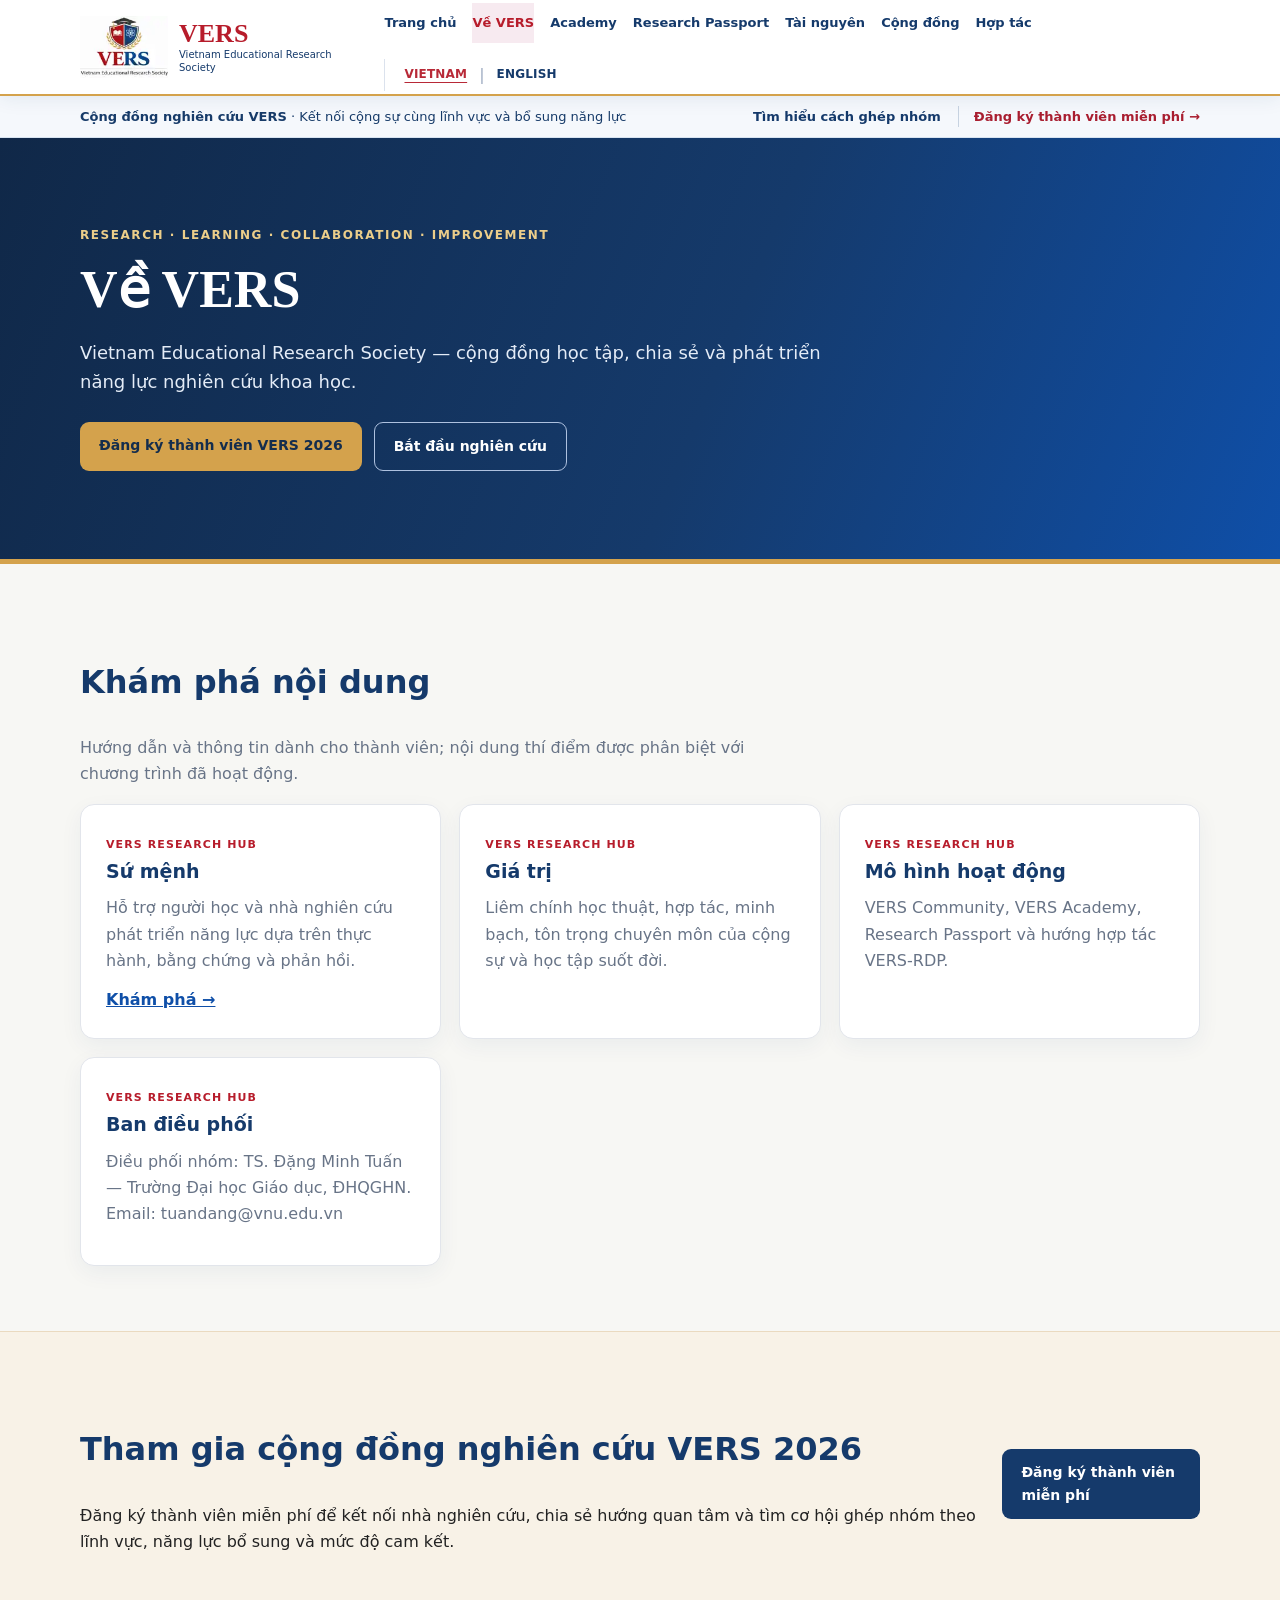
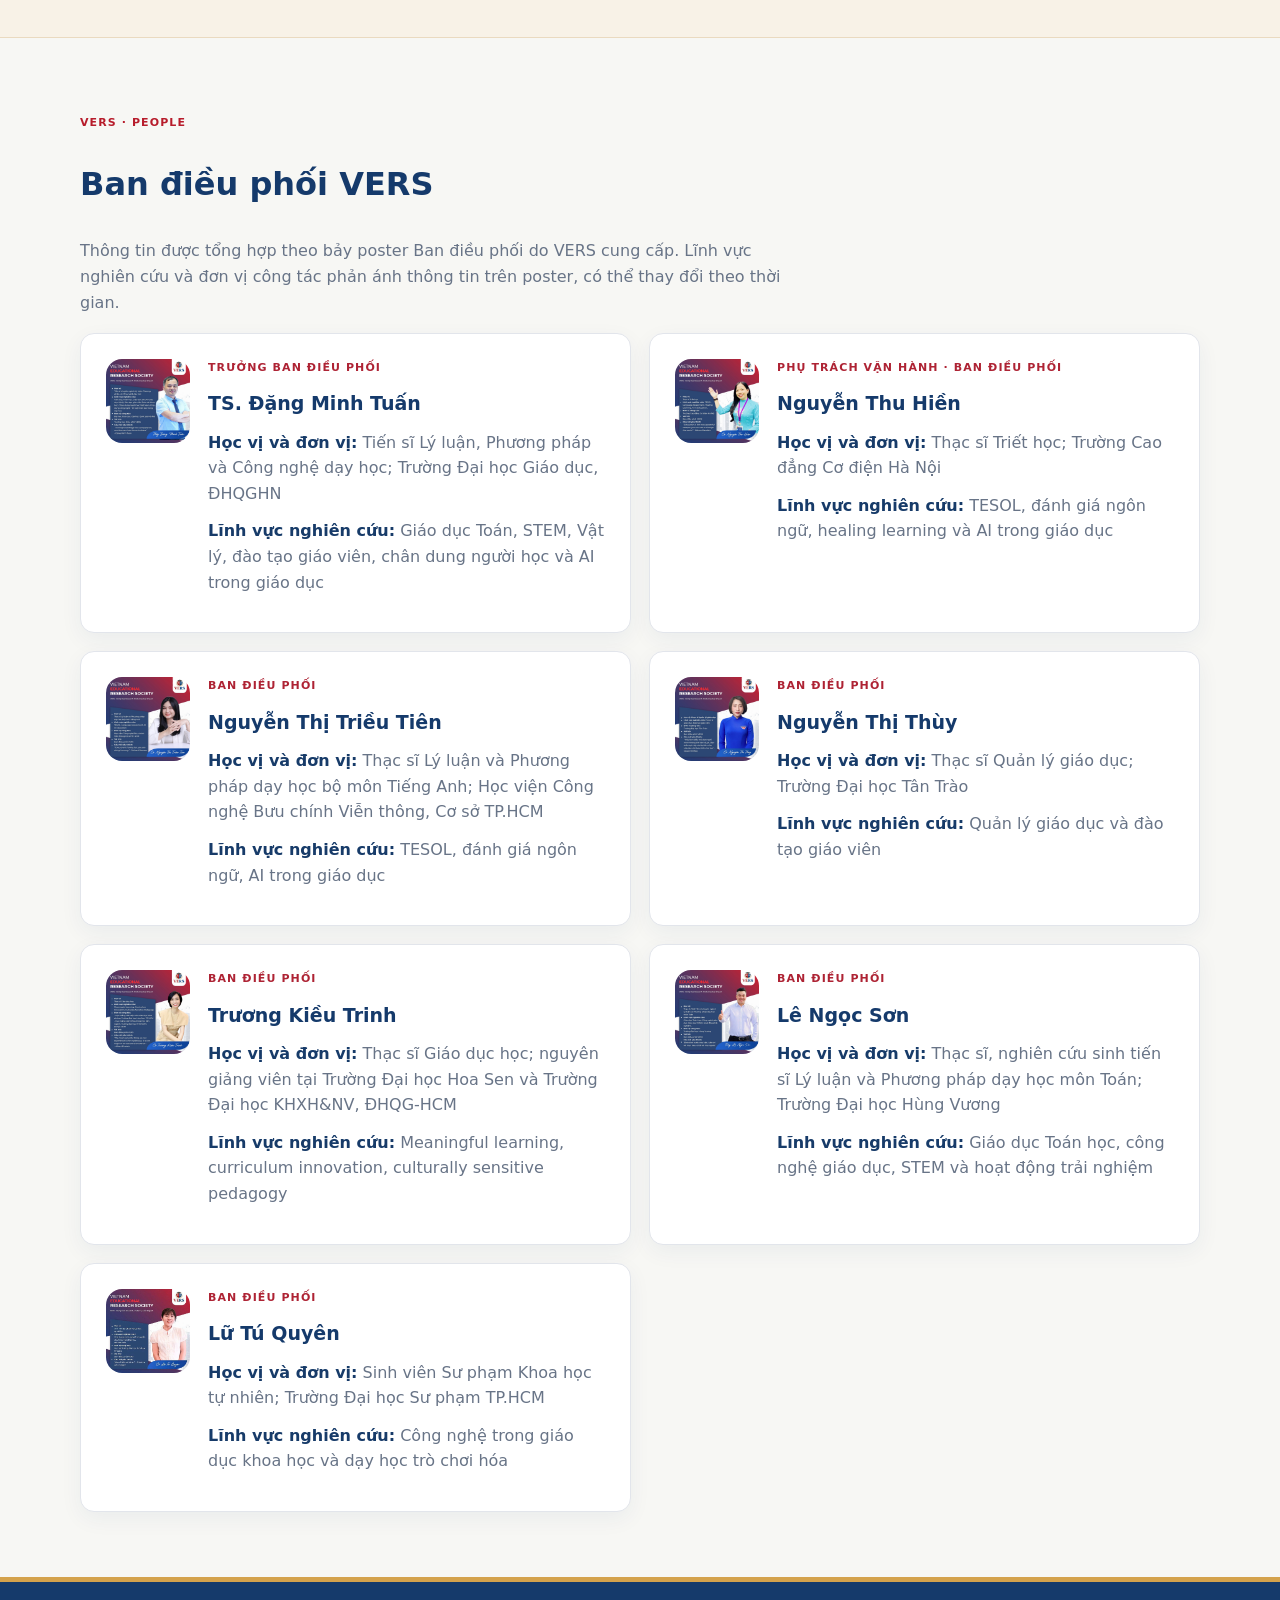
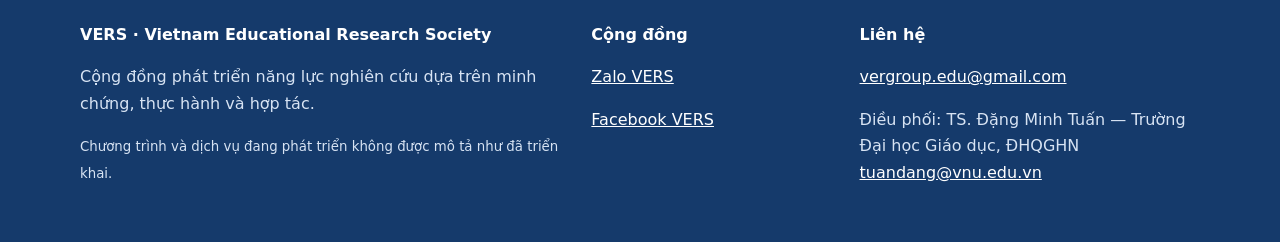
==== commit fc87f502: "Correct coordination member name to Lu Tu Quyen" ====
--- a/about/index.html
+++ b/about/index.html
@@ -1 +1 @@
-<!doctype html><html lang="vi"><head><meta charset="utf-8"><meta name="viewport" content="width=device-width,initial-scale=1"><meta name="description" content="Vietnam Educational Research Society — cộng đồng học tập, chia sẻ và phát triển năng lực nghiên cứu khoa học."><meta name="theme-color" content="#142f58"><link rel="alternate" hreflang="vi" href="https://diavn.github.io/VERS/about/"><link rel="alternate" hreflang="en" href="https://diavn.github.io/VERS/en/about/"><title>Về VERS | VERS</title><link rel="stylesheet" href="../assets/style.css"><script defer src="../assets/site.js"></script></head><body><a class="skip" href="#content">Chuyển đến nội dung</a><header class="header"><div class="container nav-inner"><a class="brand" href="../"><img class="vers-official-logo" src="../assets/vers-official-logo.svg" alt="Official VERS logo" width="88" height="65"><span><strong>VERS</strong><small>Vietnam Educational Research Society</small></span></a><button type="button" class="menu-toggle" aria-expanded="false" aria-controls="main-menu">☰ Menu</button><nav class="navlinks" id="main-menu" aria-label="Điều hướng chính"><a href="../">Trang chủ</a><a href="../about/" class="active" aria-current="page">Về VERS</a><a href="../academy/">Academy</a><a href="../passport/">Research Passport</a><a href="../research/">Tài nguyên</a><a href="../community/">Cộng đồng</a><a href="../partnerships/">Hợp tác</a><span class="language-switch" aria-label="Ngôn ngữ"><a lang="vi" aria-current="page" href="../about/">VIETNAM</a><span aria-hidden="true">|</span><a lang="en" href="../en/about/">ENGLISH</a></span></nav></div></header><div class="vers-member-strip"><div class="container"><span><strong>Cộng đồng nghiên cứu VERS</strong> · Kết nối cộng sự cùng lĩnh vực và bổ sung năng lực</span><span><a href="../community/">Tìm hiểu cách ghép nhóm</a><a class="join-link" href="https://forms.gle/9dGQGPRuBtyxd9E9A" target="_blank" rel="noopener noreferrer">Đăng ký thành viên miễn phí →</a></span></div></div><main id="content"><section class="hero"><div class="container"><div class="eyebrow">Research · Learning · Collaboration · Improvement</div><h1>Về VERS</h1><p>Vietnam Educational Research Society — cộng đồng học tập, chia sẻ và phát triển năng lực nghiên cứu khoa học.</p><div class="actions"><a class="btn primary" target="_blank" rel="noopener noreferrer" href="https://forms.gle/9dGQGPRuBtyxd9E9A">Đăng ký thành viên VERS 2026</a><a class="btn light" href="../research/">Bắt đầu nghiên cứu</a></div></div></section><section class="section"><div class="container"><h2>Khám phá nội dung</h2><p class="section-lead">Hướng dẫn và thông tin dành cho thành viên; nội dung thí điểm được phân biệt với chương trình đã hoạt động.</p><div class="grid"><article class="card"><span class="kicker">VERS Research Hub</span><h3>Sứ mệnh</h3><p>Hỗ trợ người học và nhà nghiên cứu phát triển năng lực dựa trên thực hành, bằng chứng và phản hồi.</p><a class="more" href="../research/">Khám phá →</a></article><article class="card"><span class="kicker">VERS Research Hub</span><h3>Giá trị</h3><p>Liêm chính học thuật, hợp tác, minh bạch, tôn trọng chuyên môn của cộng sự và học tập suốt đời.</p></article><article class="card"><span class="kicker">VERS Research Hub</span><h3>Mô hình hoạt động</h3><p>VERS Community, VERS Academy, Research Passport và hướng hợp tác VERS-RDP.</p></article><article class="card"><span class="kicker">VERS Research Hub</span><h3>Ban điều phối</h3><p>Điều phối nhóm: TS. Đặng Minh Tuấn — Trường Đại học Giáo dục, ĐHQGHN. Email: tuandang@vnu.edu.vn</p></article></div></div></section><section class="section band"><div class="container callout"><div><h2>Tham gia cộng đồng nghiên cứu VERS 2026</h2><p>Đăng ký thành viên miễn phí để kết nối nhà nghiên cứu, chia sẻ hướng quan tâm và tìm cơ hội ghép nhóm theo lĩnh vực, năng lực bổ sung và mức độ cam kết.</p></div><a class="btn" href="https://forms.gle/9dGQGPRuBtyxd9E9A" target="_blank" rel="noopener noreferrer">Đăng ký thành viên miễn phí</a></div></section><section class="section team-section" id="coordination-team"><div class="container"><p class="kicker">VERS · PEOPLE</p><h2>Ban điều phối VERS</h2><p class="section-lead">Thông tin được tổng hợp theo bảy poster Ban điều phối do VERS cung cấp. Lĩnh vực nghiên cứu và đơn vị công tác phản ánh thông tin trên poster, có thể thay đổi theo thời gian.</p><div class="grid team-grid"><article class="card team-card"><div class="team-portrait"><img src="../assets/team/thay%20Tuan.jpg" loading="lazy" alt="dang minh tuan" onerror="this.hidden=true"><div class="team-avatar" aria-hidden="true">MT</div></div><div><p class="kicker">Trưởng ban điều phối</p><h3>TS. Đặng Minh Tuấn</h3><p><strong>Học vị và đơn vị:</strong> Tiến sĩ Lý luận, Phương pháp và Công nghệ dạy học; Trường Đại học Giáo dục, ĐHQGHN</p><p><strong>Lĩnh vực nghiên cứu:</strong> Giáo dục Toán, STEM, Vật lý, đào tạo giáo viên, chân dung người học và AI trong giáo dục</p></div></article><article class="card team-card"><div class="team-portrait"><img src="../assets/team/Thu%20Hien.jpg" loading="lazy" alt="nguyen thu hien" onerror="this.hidden=true"><div class="team-avatar" aria-hidden="true">TH</div></div><div><p class="kicker">Phụ trách vận hành · Ban điều phối</p><h3>Nguyễn Thu Hiền</h3><p><strong>Học vị và đơn vị:</strong> Thạc sĩ Triết học; Trường Cao đẳng Cơ điện Hà Nội</p><p><strong>Lĩnh vực nghiên cứu:</strong> TESOL, đánh giá ngôn ngữ, healing learning và AI trong giáo dục</p></div></article><article class="card team-card"><div class="team-portrait"><img src="../assets/team/Tien.jpg" loading="lazy" alt="nguyen thi trieu tien" onerror="this.hidden=true"><div class="team-avatar" aria-hidden="true">TT</div></div><div><p class="kicker">Ban điều phối</p><h3>Nguyễn Thị Triều Tiên</h3><p><strong>Học vị và đơn vị:</strong> Thạc sĩ Lý luận và Phương pháp dạy học bộ môn Tiếng Anh; Học viện Công nghệ Bưu chính Viễn thông, Cơ sở TP.HCM</p><p><strong>Lĩnh vực nghiên cứu:</strong> TESOL, đánh giá ngôn ngữ, AI trong giáo dục</p></div></article><article class="card team-card"><div class="team-portrait"><img src="../assets/team/Thuy.jpg" loading="lazy" alt="nguyen thi thuy" onerror="this.hidden=true"><div class="team-avatar" aria-hidden="true">TT</div></div><div><p class="kicker">Ban điều phối</p><h3>Nguyễn Thị Thùy</h3><p><strong>Học vị và đơn vị:</strong> Thạc sĩ Quản lý giáo dục; Trường Đại học Tân Trào</p><p><strong>Lĩnh vực nghiên cứu:</strong> Quản lý giáo dục và đào tạo giáo viên</p></div></article><article class="card team-card"><div class="team-portrait"><img src="../assets/team/Kieu%20trinh.jpg" loading="lazy" alt="truong kieu trinh" onerror="this.hidden=true"><div class="team-avatar" aria-hidden="true">KT</div></div><div><p class="kicker">Ban điều phối</p><h3>Trương Kiều Trinh</h3><p><strong>Học vị và đơn vị:</strong> Thạc sĩ Giáo dục học; nguyên giảng viên tại Trường Đại học Hoa Sen và Trường Đại học KHXH&NV, ĐHQG-HCM</p><p><strong>Lĩnh vực nghiên cứu:</strong> Meaningful learning, curriculum innovation, culturally sensitive pedagogy</p></div></article><article class="card team-card"><div class="team-portrait"><img src="../assets/team/Ngoc%20Son.jpg" loading="lazy" alt="le ngoc son" onerror="this.hidden=true"><div class="team-avatar" aria-hidden="true">NS</div></div><div><p class="kicker">Ban điều phối</p><h3>Lê Ngọc Sơn</h3><p><strong>Học vị và đơn vị:</strong> Thạc sĩ, nghiên cứu sinh tiến sĩ Lý luận và Phương pháp dạy học môn Toán; Trường Đại học Hùng Vương</p><p><strong>Lĩnh vực nghiên cứu:</strong> Giáo dục Toán học, công nghệ giáo dục, STEM và hoạt động trải nghiệm</p></div></article><article class="card team-card"><div class="team-portrait"><img src="../assets/team/Tu%20Quyen.jpg" loading="lazy" alt="lu ta quyen" onerror="this.hidden=true"><div class="team-avatar" aria-hidden="true">TQ</div></div><div><p class="kicker">Ban điều phối</p><h3>Lư Tạ Quyên</h3><p><strong>Học vị và đơn vị:</strong> Sinh viên Sư phạm Khoa học tự nhiên; Trường Đại học Sư phạm TP.HCM</p><p><strong>Lĩnh vực nghiên cứu:</strong> Công nghệ trong giáo dục khoa học và dạy học trò chơi hóa</p></div></article></div></div></section></main><footer class="footer"><div class="container footer-grid"><div><strong>VERS · Vietnam Educational Research Society</strong><p>Cộng đồng phát triển năng lực nghiên cứu dựa trên minh chứng, thực hành và hợp tác.</p><small>Chương trình và dịch vụ đang phát triển không được mô tả như đã triển khai.</small></div><div><strong>Cộng đồng</strong><p><a href="https://zalo.me/g/brmxba311">Zalo VERS</a></p><p><a href="https://www.facebook.com/groups/verg.edu">Facebook VERS</a></p></div><div><strong>Liên hệ</strong><p><a href="mailto:vergroup.edu@gmail.com">vergroup.edu@gmail.com</a></p><p>Điều phối: TS. Đặng Minh Tuấn — Trường Đại học Giáo dục, ĐHQGHN<br><a href="mailto:tuandang@vnu.edu.vn">tuandang@vnu.edu.vn</a></p></div></div></footer></body></html>+<!doctype html><html lang="vi"><head><meta charset="utf-8"><meta name="viewport" content="width=device-width,initial-scale=1"><meta name="description" content="Vietnam Educational Research Society — cộng đồng học tập, chia sẻ và phát triển năng lực nghiên cứu khoa học."><meta name="theme-color" content="#142f58"><link rel="alternate" hreflang="vi" href="https://diavn.github.io/VERS/about/"><link rel="alternate" hreflang="en" href="https://diavn.github.io/VERS/en/about/"><title>Về VERS | VERS</title><link rel="stylesheet" href="../assets/style.css"><script defer src="../assets/site.js"></script></head><body><a class="skip" href="#content">Chuyển đến nội dung</a><header class="header"><div class="container nav-inner"><a class="brand" href="../"><img class="vers-official-logo" src="../assets/vers-official-logo.svg" alt="Official VERS logo" width="88" height="65"><span><strong>VERS</strong><small>Vietnam Educational Research Society</small></span></a><button type="button" class="menu-toggle" aria-expanded="false" aria-controls="main-menu">☰ Menu</button><nav class="navlinks" id="main-menu" aria-label="Điều hướng chính"><a href="../">Trang chủ</a><a href="../about/" class="active" aria-current="page">Về VERS</a><a href="../academy/">Academy</a><a href="../passport/">Research Passport</a><a href="../research/">Tài nguyên</a><a href="../community/">Cộng đồng</a><a href="../partnerships/">Hợp tác</a><span class="language-switch" aria-label="Ngôn ngữ"><a lang="vi" aria-current="page" href="../about/">VIETNAM</a><span aria-hidden="true">|</span><a lang="en" href="../en/about/">ENGLISH</a></span></nav></div></header><div class="vers-member-strip"><div class="container"><span><strong>Cộng đồng nghiên cứu VERS</strong> · Kết nối cộng sự cùng lĩnh vực và bổ sung năng lực</span><span><a href="../community/">Tìm hiểu cách ghép nhóm</a><a class="join-link" href="https://forms.gle/9dGQGPRuBtyxd9E9A" target="_blank" rel="noopener noreferrer">Đăng ký thành viên miễn phí →</a></span></div></div><main id="content"><section class="hero"><div class="container"><div class="eyebrow">Research · Learning · Collaboration · Improvement</div><h1>Về VERS</h1><p>Vietnam Educational Research Society — cộng đồng học tập, chia sẻ và phát triển năng lực nghiên cứu khoa học.</p><div class="actions"><a class="btn primary" target="_blank" rel="noopener noreferrer" href="https://forms.gle/9dGQGPRuBtyxd9E9A">Đăng ký thành viên VERS 2026</a><a class="btn light" href="../research/">Bắt đầu nghiên cứu</a></div></div></section><section class="section"><div class="container"><h2>Khám phá nội dung</h2><p class="section-lead">Hướng dẫn và thông tin dành cho thành viên; nội dung thí điểm được phân biệt với chương trình đã hoạt động.</p><div class="grid"><article class="card"><span class="kicker">VERS Research Hub</span><h3>Sứ mệnh</h3><p>Hỗ trợ người học và nhà nghiên cứu phát triển năng lực dựa trên thực hành, bằng chứng và phản hồi.</p><a class="more" href="../research/">Khám phá →</a></article><article class="card"><span class="kicker">VERS Research Hub</span><h3>Giá trị</h3><p>Liêm chính học thuật, hợp tác, minh bạch, tôn trọng chuyên môn của cộng sự và học tập suốt đời.</p></article><article class="card"><span class="kicker">VERS Research Hub</span><h3>Mô hình hoạt động</h3><p>VERS Community, VERS Academy, Research Passport và hướng hợp tác VERS-RDP.</p></article><article class="card"><span class="kicker">VERS Research Hub</span><h3>Ban điều phối</h3><p>Điều phối nhóm: TS. Đặng Minh Tuấn — Trường Đại học Giáo dục, ĐHQGHN. Email: tuandang@vnu.edu.vn</p></article></div></div></section><section class="section band"><div class="container callout"><div><h2>Tham gia cộng đồng nghiên cứu VERS 2026</h2><p>Đăng ký thành viên miễn phí để kết nối nhà nghiên cứu, chia sẻ hướng quan tâm và tìm cơ hội ghép nhóm theo lĩnh vực, năng lực bổ sung và mức độ cam kết.</p></div><a class="btn" href="https://forms.gle/9dGQGPRuBtyxd9E9A" target="_blank" rel="noopener noreferrer">Đăng ký thành viên miễn phí</a></div></section><section class="section team-section" id="coordination-team"><div class="container"><p class="kicker">VERS · PEOPLE</p><h2>Ban điều phối VERS</h2><p class="section-lead">Thông tin được tổng hợp theo bảy poster Ban điều phối do VERS cung cấp. Lĩnh vực nghiên cứu và đơn vị công tác phản ánh thông tin trên poster, có thể thay đổi theo thời gian.</p><div class="grid team-grid"><article class="card team-card"><div class="team-portrait"><img src="../assets/team/thay%20Tuan.jpg" loading="lazy" alt="dang minh tuan" onerror="this.hidden=true"><div class="team-avatar" aria-hidden="true">MT</div></div><div><p class="kicker">Trưởng ban điều phối</p><h3>TS. Đặng Minh Tuấn</h3><p><strong>Học vị và đơn vị:</strong> Tiến sĩ Lý luận, Phương pháp và Công nghệ dạy học; Trường Đại học Giáo dục, ĐHQGHN</p><p><strong>Lĩnh vực nghiên cứu:</strong> Giáo dục Toán, STEM, Vật lý, đào tạo giáo viên, chân dung người học và AI trong giáo dục</p></div></article><article class="card team-card"><div class="team-portrait"><img src="../assets/team/Thu%20Hien.jpg" loading="lazy" alt="nguyen thu hien" onerror="this.hidden=true"><div class="team-avatar" aria-hidden="true">TH</div></div><div><p class="kicker">Phụ trách vận hành · Ban điều phối</p><h3>Nguyễn Thu Hiền</h3><p><strong>Học vị và đơn vị:</strong> Thạc sĩ Triết học; Trường Cao đẳng Cơ điện Hà Nội</p><p><strong>Lĩnh vực nghiên cứu:</strong> TESOL, đánh giá ngôn ngữ, healing learning và AI trong giáo dục</p></div></article><article class="card team-card"><div class="team-portrait"><img src="../assets/team/Tien.jpg" loading="lazy" alt="nguyen thi trieu tien" onerror="this.hidden=true"><div class="team-avatar" aria-hidden="true">TT</div></div><div><p class="kicker">Ban điều phối</p><h3>Nguyễn Thị Triều Tiên</h3><p><strong>Học vị và đơn vị:</strong> Thạc sĩ Lý luận và Phương pháp dạy học bộ môn Tiếng Anh; Học viện Công nghệ Bưu chính Viễn thông, Cơ sở TP.HCM</p><p><strong>Lĩnh vực nghiên cứu:</strong> TESOL, đánh giá ngôn ngữ, AI trong giáo dục</p></div></article><article class="card team-card"><div class="team-portrait"><img src="../assets/team/Thuy.jpg" loading="lazy" alt="nguyen thi thuy" onerror="this.hidden=true"><div class="team-avatar" aria-hidden="true">TT</div></div><div><p class="kicker">Ban điều phối</p><h3>Nguyễn Thị Thùy</h3><p><strong>Học vị và đơn vị:</strong> Thạc sĩ Quản lý giáo dục; Trường Đại học Tân Trào</p><p><strong>Lĩnh vực nghiên cứu:</strong> Quản lý giáo dục và đào tạo giáo viên</p></div></article><article class="card team-card"><div class="team-portrait"><img src="../assets/team/Kieu%20trinh.jpg" loading="lazy" alt="truong kieu trinh" onerror="this.hidden=true"><div class="team-avatar" aria-hidden="true">KT</div></div><div><p class="kicker">Ban điều phối</p><h3>Trương Kiều Trinh</h3><p><strong>Học vị và đơn vị:</strong> Thạc sĩ Giáo dục học; nguyên giảng viên tại Trường Đại học Hoa Sen và Trường Đại học KHXH&NV, ĐHQG-HCM</p><p><strong>Lĩnh vực nghiên cứu:</strong> Meaningful learning, curriculum innovation, culturally sensitive pedagogy</p></div></article><article class="card team-card"><div class="team-portrait"><img src="../assets/team/Ngoc%20Son.jpg" loading="lazy" alt="le ngoc son" onerror="this.hidden=true"><div class="team-avatar" aria-hidden="true">NS</div></div><div><p class="kicker">Ban điều phối</p><h3>Lê Ngọc Sơn</h3><p><strong>Học vị và đơn vị:</strong> Thạc sĩ, nghiên cứu sinh tiến sĩ Lý luận và Phương pháp dạy học môn Toán; Trường Đại học Hùng Vương</p><p><strong>Lĩnh vực nghiên cứu:</strong> Giáo dục Toán học, công nghệ giáo dục, STEM và hoạt động trải nghiệm</p></div></article><article class="card team-card"><div class="team-portrait"><img src="../assets/team/Tu%20Quyen.jpg" loading="lazy" alt="lu ta quyen" onerror="this.hidden=true"><div class="team-avatar" aria-hidden="true">TQ</div></div><div><p class="kicker">Ban điều phối</p><h3>Lữ Tú Quyên</h3><p><strong>Học vị và đơn vị:</strong> Sinh viên Sư phạm Khoa học tự nhiên; Trường Đại học Sư phạm TP.HCM</p><p><strong>Lĩnh vực nghiên cứu:</strong> Công nghệ trong giáo dục khoa học và dạy học trò chơi hóa</p></div></article></div></div></section></main><footer class="footer"><div class="container footer-grid"><div><strong>VERS · Vietnam Educational Research Society</strong><p>Cộng đồng phát triển năng lực nghiên cứu dựa trên minh chứng, thực hành và hợp tác.</p><small>Chương trình và dịch vụ đang phát triển không được mô tả như đã triển khai.</small></div><div><strong>Cộng đồng</strong><p><a href="https://zalo.me/g/brmxba311">Zalo VERS</a></p><p><a href="https://www.facebook.com/groups/verg.edu">Facebook VERS</a></p></div><div><strong>Liên hệ</strong><p><a href="mailto:vergroup.edu@gmail.com">vergroup.edu@gmail.com</a></p><p>Điều phối: TS. Đặng Minh Tuấn — Trường Đại học Giáo dục, ĐHQGHN<br><a href="mailto:tuandang@vnu.edu.vn">tuandang@vnu.edu.vn</a></p></div></div></footer></body></html>
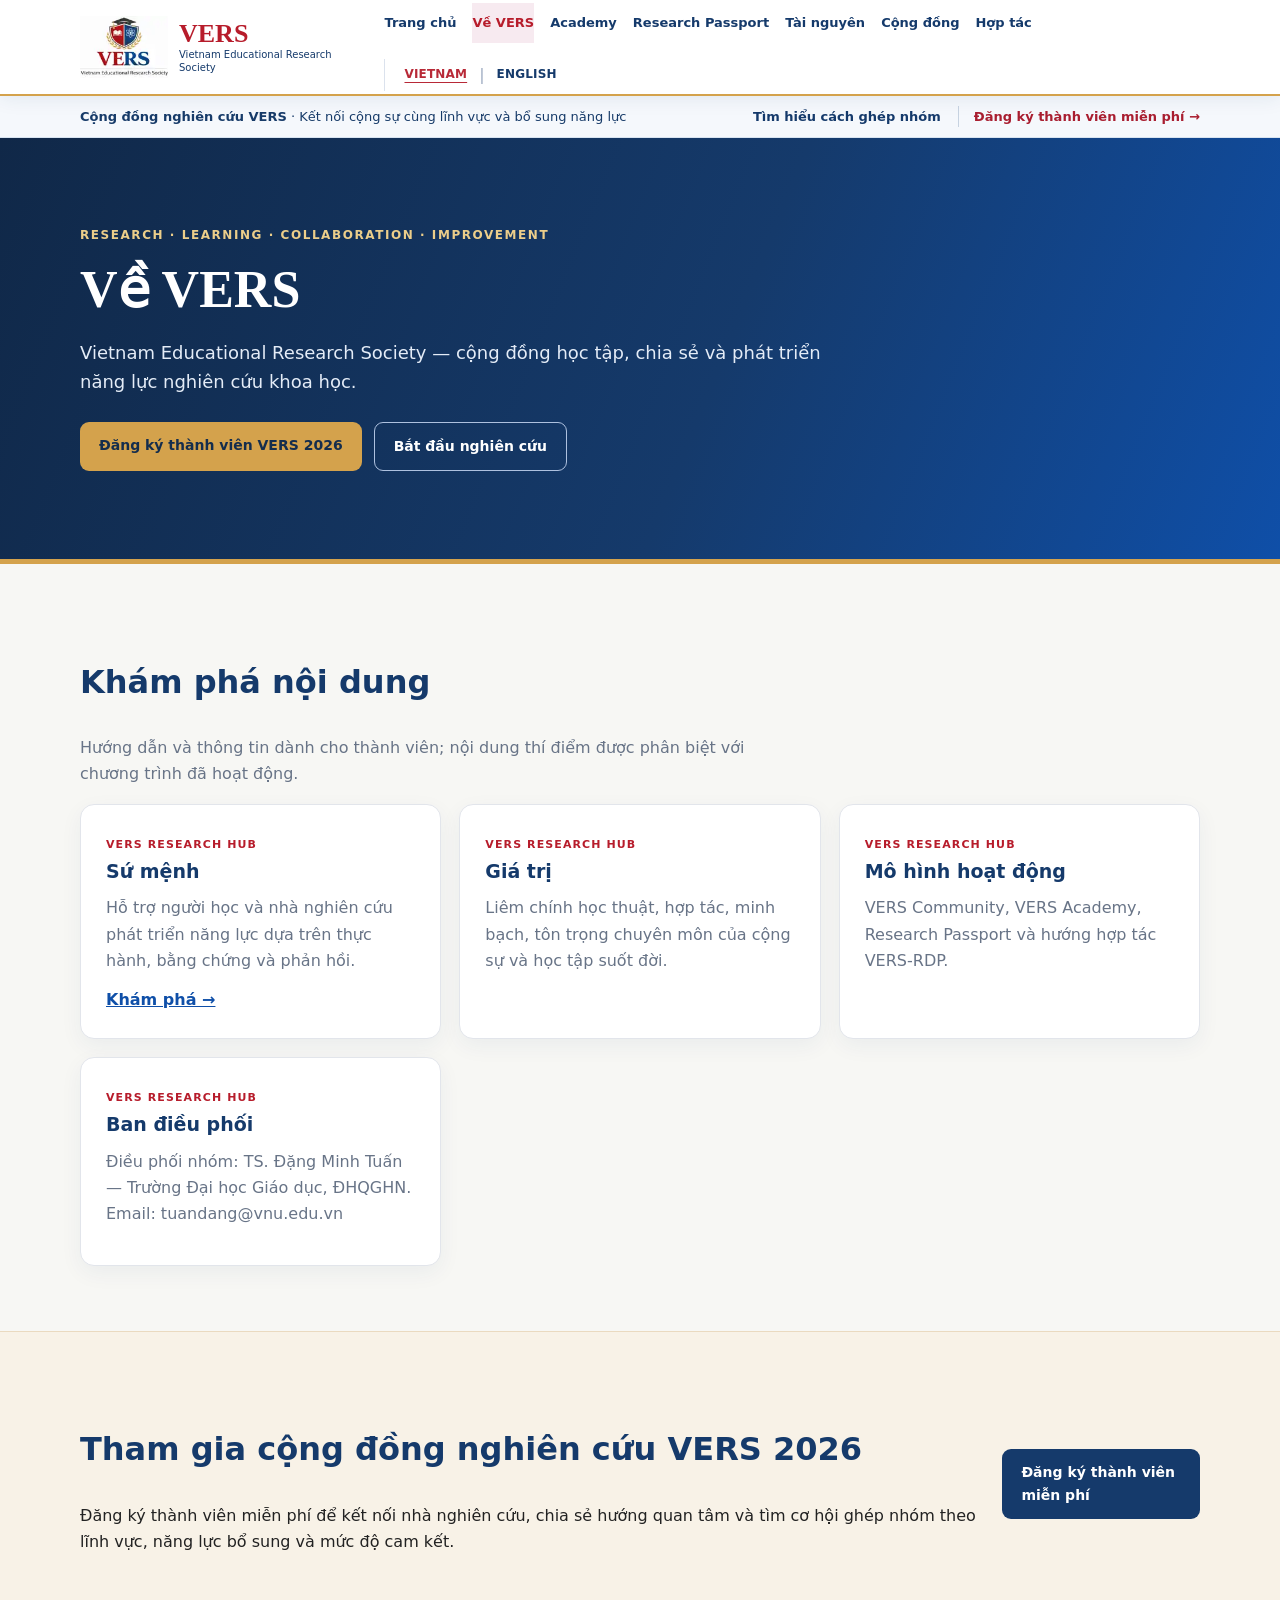
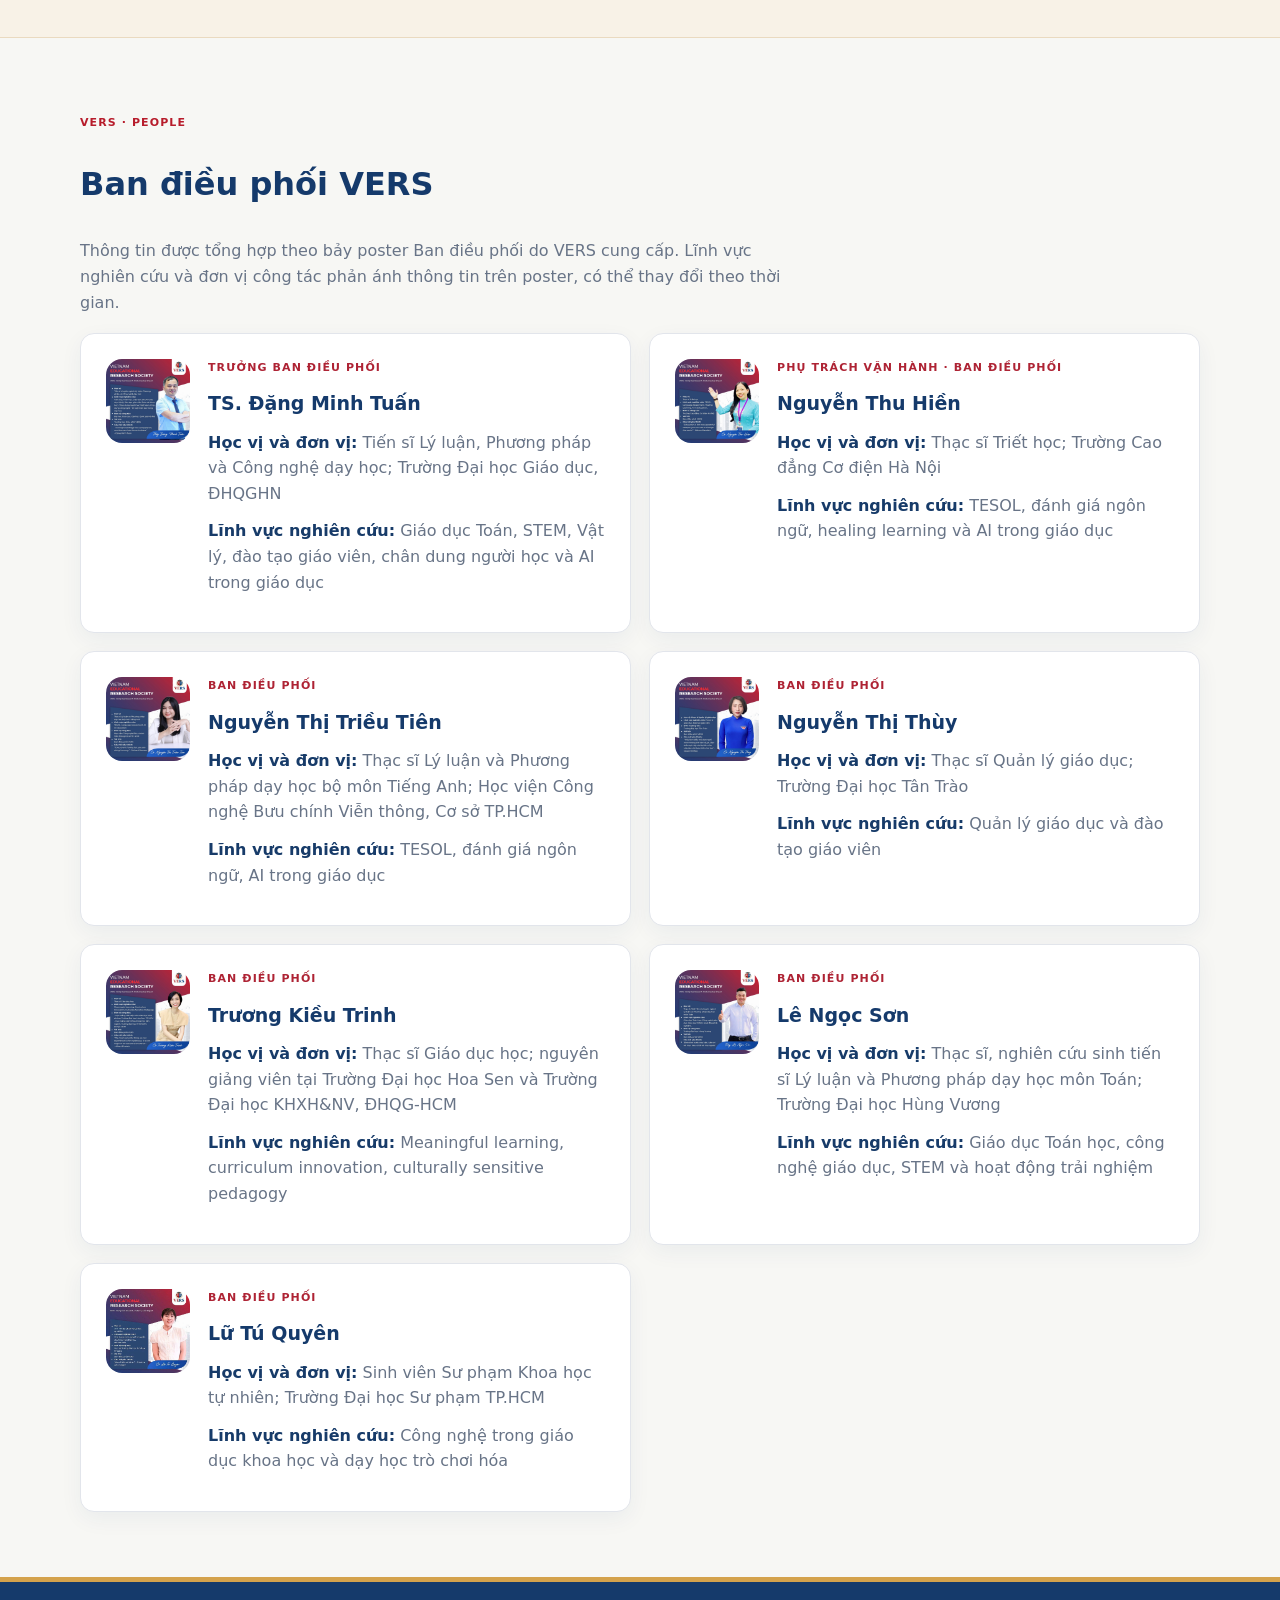
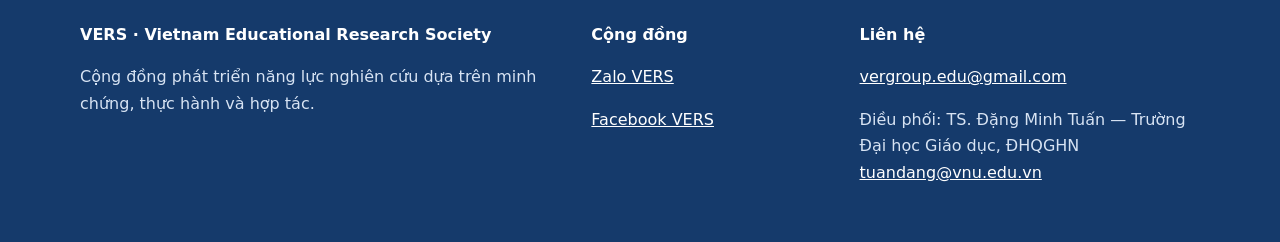
==== commit 6a497119: "Remove requested footer sentence from Vietnamese pages" ====
--- a/about/index.html
+++ b/about/index.html
@@ -1 +1 @@
-<!doctype html><html lang="vi"><head><meta charset="utf-8"><meta name="viewport" content="width=device-width,initial-scale=1"><meta name="description" content="Vietnam Educational Research Society — cộng đồng học tập, chia sẻ và phát triển năng lực nghiên cứu khoa học."><meta name="theme-color" content="#142f58"><link rel="alternate" hreflang="vi" href="https://diavn.github.io/VERS/about/"><link rel="alternate" hreflang="en" href="https://diavn.github.io/VERS/en/about/"><title>Về VERS | VERS</title><link rel="stylesheet" href="../assets/style.css"><script defer src="../assets/site.js"></script></head><body><a class="skip" href="#content">Chuyển đến nội dung</a><header class="header"><div class="container nav-inner"><a class="brand" href="../"><img class="vers-official-logo" src="../assets/vers-official-logo.svg" alt="Official VERS logo" width="88" height="65"><span><strong>VERS</strong><small>Vietnam Educational Research Society</small></span></a><button type="button" class="menu-toggle" aria-expanded="false" aria-controls="main-menu">☰ Menu</button><nav class="navlinks" id="main-menu" aria-label="Điều hướng chính"><a href="../">Trang chủ</a><a href="../about/" class="active" aria-current="page">Về VERS</a><a href="../academy/">Academy</a><a href="../passport/">Research Passport</a><a href="../research/">Tài nguyên</a><a href="../community/">Cộng đồng</a><a href="../partnerships/">Hợp tác</a><span class="language-switch" aria-label="Ngôn ngữ"><a lang="vi" aria-current="page" href="../about/">VIETNAM</a><span aria-hidden="true">|</span><a lang="en" href="../en/about/">ENGLISH</a></span></nav></div></header><div class="vers-member-strip"><div class="container"><span><strong>Cộng đồng nghiên cứu VERS</strong> · Kết nối cộng sự cùng lĩnh vực và bổ sung năng lực</span><span><a href="../community/">Tìm hiểu cách ghép nhóm</a><a class="join-link" href="https://forms.gle/9dGQGPRuBtyxd9E9A" target="_blank" rel="noopener noreferrer">Đăng ký thành viên miễn phí →</a></span></div></div><main id="content"><section class="hero"><div class="container"><div class="eyebrow">Research · Learning · Collaboration · Improvement</div><h1>Về VERS</h1><p>Vietnam Educational Research Society — cộng đồng học tập, chia sẻ và phát triển năng lực nghiên cứu khoa học.</p><div class="actions"><a class="btn primary" target="_blank" rel="noopener noreferrer" href="https://forms.gle/9dGQGPRuBtyxd9E9A">Đăng ký thành viên VERS 2026</a><a class="btn light" href="../research/">Bắt đầu nghiên cứu</a></div></div></section><section class="section"><div class="container"><h2>Khám phá nội dung</h2><p class="section-lead">Hướng dẫn và thông tin dành cho thành viên; nội dung thí điểm được phân biệt với chương trình đã hoạt động.</p><div class="grid"><article class="card"><span class="kicker">VERS Research Hub</span><h3>Sứ mệnh</h3><p>Hỗ trợ người học và nhà nghiên cứu phát triển năng lực dựa trên thực hành, bằng chứng và phản hồi.</p><a class="more" href="../research/">Khám phá →</a></article><article class="card"><span class="kicker">VERS Research Hub</span><h3>Giá trị</h3><p>Liêm chính học thuật, hợp tác, minh bạch, tôn trọng chuyên môn của cộng sự và học tập suốt đời.</p></article><article class="card"><span class="kicker">VERS Research Hub</span><h3>Mô hình hoạt động</h3><p>VERS Community, VERS Academy, Research Passport và hướng hợp tác VERS-RDP.</p></article><article class="card"><span class="kicker">VERS Research Hub</span><h3>Ban điều phối</h3><p>Điều phối nhóm: TS. Đặng Minh Tuấn — Trường Đại học Giáo dục, ĐHQGHN. Email: tuandang@vnu.edu.vn</p></article></div></div></section><section class="section band"><div class="container callout"><div><h2>Tham gia cộng đồng nghiên cứu VERS 2026</h2><p>Đăng ký thành viên miễn phí để kết nối nhà nghiên cứu, chia sẻ hướng quan tâm và tìm cơ hội ghép nhóm theo lĩnh vực, năng lực bổ sung và mức độ cam kết.</p></div><a class="btn" href="https://forms.gle/9dGQGPRuBtyxd9E9A" target="_blank" rel="noopener noreferrer">Đăng ký thành viên miễn phí</a></div></section><section class="section team-section" id="coordination-team"><div class="container"><p class="kicker">VERS · PEOPLE</p><h2>Ban điều phối VERS</h2><p class="section-lead">Thông tin được tổng hợp theo bảy poster Ban điều phối do VERS cung cấp. Lĩnh vực nghiên cứu và đơn vị công tác phản ánh thông tin trên poster, có thể thay đổi theo thời gian.</p><div class="grid team-grid"><article class="card team-card"><div class="team-portrait"><img src="../assets/team/thay%20Tuan.jpg" loading="lazy" alt="dang minh tuan" onerror="this.hidden=true"><div class="team-avatar" aria-hidden="true">MT</div></div><div><p class="kicker">Trưởng ban điều phối</p><h3>TS. Đặng Minh Tuấn</h3><p><strong>Học vị và đơn vị:</strong> Tiến sĩ Lý luận, Phương pháp và Công nghệ dạy học; Trường Đại học Giáo dục, ĐHQGHN</p><p><strong>Lĩnh vực nghiên cứu:</strong> Giáo dục Toán, STEM, Vật lý, đào tạo giáo viên, chân dung người học và AI trong giáo dục</p></div></article><article class="card team-card"><div class="team-portrait"><img src="../assets/team/Thu%20Hien.jpg" loading="lazy" alt="nguyen thu hien" onerror="this.hidden=true"><div class="team-avatar" aria-hidden="true">TH</div></div><div><p class="kicker">Phụ trách vận hành · Ban điều phối</p><h3>Nguyễn Thu Hiền</h3><p><strong>Học vị và đơn vị:</strong> Thạc sĩ Triết học; Trường Cao đẳng Cơ điện Hà Nội</p><p><strong>Lĩnh vực nghiên cứu:</strong> TESOL, đánh giá ngôn ngữ, healing learning và AI trong giáo dục</p></div></article><article class="card team-card"><div class="team-portrait"><img src="../assets/team/Tien.jpg" loading="lazy" alt="nguyen thi trieu tien" onerror="this.hidden=true"><div class="team-avatar" aria-hidden="true">TT</div></div><div><p class="kicker">Ban điều phối</p><h3>Nguyễn Thị Triều Tiên</h3><p><strong>Học vị và đơn vị:</strong> Thạc sĩ Lý luận và Phương pháp dạy học bộ môn Tiếng Anh; Học viện Công nghệ Bưu chính Viễn thông, Cơ sở TP.HCM</p><p><strong>Lĩnh vực nghiên cứu:</strong> TESOL, đánh giá ngôn ngữ, AI trong giáo dục</p></div></article><article class="card team-card"><div class="team-portrait"><img src="../assets/team/Thuy.jpg" loading="lazy" alt="nguyen thi thuy" onerror="this.hidden=true"><div class="team-avatar" aria-hidden="true">TT</div></div><div><p class="kicker">Ban điều phối</p><h3>Nguyễn Thị Thùy</h3><p><strong>Học vị và đơn vị:</strong> Thạc sĩ Quản lý giáo dục; Trường Đại học Tân Trào</p><p><strong>Lĩnh vực nghiên cứu:</strong> Quản lý giáo dục và đào tạo giáo viên</p></div></article><article class="card team-card"><div class="team-portrait"><img src="../assets/team/Kieu%20trinh.jpg" loading="lazy" alt="truong kieu trinh" onerror="this.hidden=true"><div class="team-avatar" aria-hidden="true">KT</div></div><div><p class="kicker">Ban điều phối</p><h3>Trương Kiều Trinh</h3><p><strong>Học vị và đơn vị:</strong> Thạc sĩ Giáo dục học; nguyên giảng viên tại Trường Đại học Hoa Sen và Trường Đại học KHXH&NV, ĐHQG-HCM</p><p><strong>Lĩnh vực nghiên cứu:</strong> Meaningful learning, curriculum innovation, culturally sensitive pedagogy</p></div></article><article class="card team-card"><div class="team-portrait"><img src="../assets/team/Ngoc%20Son.jpg" loading="lazy" alt="le ngoc son" onerror="this.hidden=true"><div class="team-avatar" aria-hidden="true">NS</div></div><div><p class="kicker">Ban điều phối</p><h3>Lê Ngọc Sơn</h3><p><strong>Học vị và đơn vị:</strong> Thạc sĩ, nghiên cứu sinh tiến sĩ Lý luận và Phương pháp dạy học môn Toán; Trường Đại học Hùng Vương</p><p><strong>Lĩnh vực nghiên cứu:</strong> Giáo dục Toán học, công nghệ giáo dục, STEM và hoạt động trải nghiệm</p></div></article><article class="card team-card"><div class="team-portrait"><img src="../assets/team/Tu%20Quyen.jpg" loading="lazy" alt="lu ta quyen" onerror="this.hidden=true"><div class="team-avatar" aria-hidden="true">TQ</div></div><div><p class="kicker">Ban điều phối</p><h3>Lữ Tú Quyên</h3><p><strong>Học vị và đơn vị:</strong> Sinh viên Sư phạm Khoa học tự nhiên; Trường Đại học Sư phạm TP.HCM</p><p><strong>Lĩnh vực nghiên cứu:</strong> Công nghệ trong giáo dục khoa học và dạy học trò chơi hóa</p></div></article></div></div></section></main><footer class="footer"><div class="container footer-grid"><div><strong>VERS · Vietnam Educational Research Society</strong><p>Cộng đồng phát triển năng lực nghiên cứu dựa trên minh chứng, thực hành và hợp tác.</p><small>Chương trình và dịch vụ đang phát triển không được mô tả như đã triển khai.</small></div><div><strong>Cộng đồng</strong><p><a href="https://zalo.me/g/brmxba311">Zalo VERS</a></p><p><a href="https://www.facebook.com/groups/verg.edu">Facebook VERS</a></p></div><div><strong>Liên hệ</strong><p><a href="mailto:vergroup.edu@gmail.com">vergroup.edu@gmail.com</a></p><p>Điều phối: TS. Đặng Minh Tuấn — Trường Đại học Giáo dục, ĐHQGHN<br><a href="mailto:tuandang@vnu.edu.vn">tuandang@vnu.edu.vn</a></p></div></div></footer></body></html>+<!doctype html><html lang="vi"><head><meta charset="utf-8"><meta name="viewport" content="width=device-width,initial-scale=1"><meta name="description" content="Vietnam Educational Research Society — cộng đồng học tập, chia sẻ và phát triển năng lực nghiên cứu khoa học."><meta name="theme-color" content="#142f58"><link rel="alternate" hreflang="vi" href="https://diavn.github.io/VERS/about/"><link rel="alternate" hreflang="en" href="https://diavn.github.io/VERS/en/about/"><title>Về VERS | VERS</title><link rel="stylesheet" href="../assets/style.css"><script defer src="../assets/site.js"></script></head><body><a class="skip" href="#content">Chuyển đến nội dung</a><header class="header"><div class="container nav-inner"><a class="brand" href="../"><img class="vers-official-logo" src="../assets/vers-official-logo.svg" alt="Official VERS logo" width="88" height="65"><span><strong>VERS</strong><small>Vietnam Educational Research Society</small></span></a><button type="button" class="menu-toggle" aria-expanded="false" aria-controls="main-menu">☰ Menu</button><nav class="navlinks" id="main-menu" aria-label="Điều hướng chính"><a href="../">Trang chủ</a><a href="../about/" class="active" aria-current="page">Về VERS</a><a href="../academy/">Academy</a><a href="../passport/">Research Passport</a><a href="../research/">Tài nguyên</a><a href="../community/">Cộng đồng</a><a href="../partnerships/">Hợp tác</a><span class="language-switch" aria-label="Ngôn ngữ"><a lang="vi" aria-current="page" href="../about/">VIETNAM</a><span aria-hidden="true">|</span><a lang="en" href="../en/about/">ENGLISH</a></span></nav></div></header><div class="vers-member-strip"><div class="container"><span><strong>Cộng đồng nghiên cứu VERS</strong> · Kết nối cộng sự cùng lĩnh vực và bổ sung năng lực</span><span><a href="../community/">Tìm hiểu cách ghép nhóm</a><a class="join-link" href="https://forms.gle/9dGQGPRuBtyxd9E9A" target="_blank" rel="noopener noreferrer">Đăng ký thành viên miễn phí →</a></span></div></div><main id="content"><section class="hero"><div class="container"><div class="eyebrow">Research · Learning · Collaboration · Improvement</div><h1>Về VERS</h1><p>Vietnam Educational Research Society — cộng đồng học tập, chia sẻ và phát triển năng lực nghiên cứu khoa học.</p><div class="actions"><a class="btn primary" target="_blank" rel="noopener noreferrer" href="https://forms.gle/9dGQGPRuBtyxd9E9A">Đăng ký thành viên VERS 2026</a><a class="btn light" href="../research/">Bắt đầu nghiên cứu</a></div></div></section><section class="section"><div class="container"><h2>Khám phá nội dung</h2><p class="section-lead">Hướng dẫn và thông tin dành cho thành viên; nội dung thí điểm được phân biệt với chương trình đã hoạt động.</p><div class="grid"><article class="card"><span class="kicker">VERS Research Hub</span><h3>Sứ mệnh</h3><p>Hỗ trợ người học và nhà nghiên cứu phát triển năng lực dựa trên thực hành, bằng chứng và phản hồi.</p><a class="more" href="../research/">Khám phá →</a></article><article class="card"><span class="kicker">VERS Research Hub</span><h3>Giá trị</h3><p>Liêm chính học thuật, hợp tác, minh bạch, tôn trọng chuyên môn của cộng sự và học tập suốt đời.</p></article><article class="card"><span class="kicker">VERS Research Hub</span><h3>Mô hình hoạt động</h3><p>VERS Community, VERS Academy, Research Passport và hướng hợp tác VERS-RDP.</p></article><article class="card"><span class="kicker">VERS Research Hub</span><h3>Ban điều phối</h3><p>Điều phối nhóm: TS. Đặng Minh Tuấn — Trường Đại học Giáo dục, ĐHQGHN. Email: tuandang@vnu.edu.vn</p></article></div></div></section><section class="section band"><div class="container callout"><div><h2>Tham gia cộng đồng nghiên cứu VERS 2026</h2><p>Đăng ký thành viên miễn phí để kết nối nhà nghiên cứu, chia sẻ hướng quan tâm và tìm cơ hội ghép nhóm theo lĩnh vực, năng lực bổ sung và mức độ cam kết.</p></div><a class="btn" href="https://forms.gle/9dGQGPRuBtyxd9E9A" target="_blank" rel="noopener noreferrer">Đăng ký thành viên miễn phí</a></div></section><section class="section team-section" id="coordination-team"><div class="container"><p class="kicker">VERS · PEOPLE</p><h2>Ban điều phối VERS</h2><p class="section-lead">Thông tin được tổng hợp theo bảy poster Ban điều phối do VERS cung cấp. Lĩnh vực nghiên cứu và đơn vị công tác phản ánh thông tin trên poster, có thể thay đổi theo thời gian.</p><div class="grid team-grid"><article class="card team-card"><div class="team-portrait"><img src="../assets/team/thay%20Tuan.jpg" loading="lazy" alt="dang minh tuan" onerror="this.hidden=true"><div class="team-avatar" aria-hidden="true">MT</div></div><div><p class="kicker">Trưởng ban điều phối</p><h3>TS. Đặng Minh Tuấn</h3><p><strong>Học vị và đơn vị:</strong> Tiến sĩ Lý luận, Phương pháp và Công nghệ dạy học; Trường Đại học Giáo dục, ĐHQGHN</p><p><strong>Lĩnh vực nghiên cứu:</strong> Giáo dục Toán, STEM, Vật lý, đào tạo giáo viên, chân dung người học và AI trong giáo dục</p></div></article><article class="card team-card"><div class="team-portrait"><img src="../assets/team/Thu%20Hien.jpg" loading="lazy" alt="nguyen thu hien" onerror="this.hidden=true"><div class="team-avatar" aria-hidden="true">TH</div></div><div><p class="kicker">Phụ trách vận hành · Ban điều phối</p><h3>Nguyễn Thu Hiền</h3><p><strong>Học vị và đơn vị:</strong> Thạc sĩ Triết học; Trường Cao đẳng Cơ điện Hà Nội</p><p><strong>Lĩnh vực nghiên cứu:</strong> TESOL, đánh giá ngôn ngữ, healing learning và AI trong giáo dục</p></div></article><article class="card team-card"><div class="team-portrait"><img src="../assets/team/Tien.jpg" loading="lazy" alt="nguyen thi trieu tien" onerror="this.hidden=true"><div class="team-avatar" aria-hidden="true">TT</div></div><div><p class="kicker">Ban điều phối</p><h3>Nguyễn Thị Triều Tiên</h3><p><strong>Học vị và đơn vị:</strong> Thạc sĩ Lý luận và Phương pháp dạy học bộ môn Tiếng Anh; Học viện Công nghệ Bưu chính Viễn thông, Cơ sở TP.HCM</p><p><strong>Lĩnh vực nghiên cứu:</strong> TESOL, đánh giá ngôn ngữ, AI trong giáo dục</p></div></article><article class="card team-card"><div class="team-portrait"><img src="../assets/team/Thuy.jpg" loading="lazy" alt="nguyen thi thuy" onerror="this.hidden=true"><div class="team-avatar" aria-hidden="true">TT</div></div><div><p class="kicker">Ban điều phối</p><h3>Nguyễn Thị Thùy</h3><p><strong>Học vị và đơn vị:</strong> Thạc sĩ Quản lý giáo dục; Trường Đại học Tân Trào</p><p><strong>Lĩnh vực nghiên cứu:</strong> Quản lý giáo dục và đào tạo giáo viên</p></div></article><article class="card team-card"><div class="team-portrait"><img src="../assets/team/Kieu%20trinh.jpg" loading="lazy" alt="truong kieu trinh" onerror="this.hidden=true"><div class="team-avatar" aria-hidden="true">KT</div></div><div><p class="kicker">Ban điều phối</p><h3>Trương Kiều Trinh</h3><p><strong>Học vị và đơn vị:</strong> Thạc sĩ Giáo dục học; nguyên giảng viên tại Trường Đại học Hoa Sen và Trường Đại học KHXH&NV, ĐHQG-HCM</p><p><strong>Lĩnh vực nghiên cứu:</strong> Meaningful learning, curriculum innovation, culturally sensitive pedagogy</p></div></article><article class="card team-card"><div class="team-portrait"><img src="../assets/team/Ngoc%20Son.jpg" loading="lazy" alt="le ngoc son" onerror="this.hidden=true"><div class="team-avatar" aria-hidden="true">NS</div></div><div><p class="kicker">Ban điều phối</p><h3>Lê Ngọc Sơn</h3><p><strong>Học vị và đơn vị:</strong> Thạc sĩ, nghiên cứu sinh tiến sĩ Lý luận và Phương pháp dạy học môn Toán; Trường Đại học Hùng Vương</p><p><strong>Lĩnh vực nghiên cứu:</strong> Giáo dục Toán học, công nghệ giáo dục, STEM và hoạt động trải nghiệm</p></div></article><article class="card team-card"><div class="team-portrait"><img src="../assets/team/Tu%20Quyen.jpg" loading="lazy" alt="lu ta quyen" onerror="this.hidden=true"><div class="team-avatar" aria-hidden="true">TQ</div></div><div><p class="kicker">Ban điều phối</p><h3>Lữ Tú Quyên</h3><p><strong>Học vị và đơn vị:</strong> Sinh viên Sư phạm Khoa học tự nhiên; Trường Đại học Sư phạm TP.HCM</p><p><strong>Lĩnh vực nghiên cứu:</strong> Công nghệ trong giáo dục khoa học và dạy học trò chơi hóa</p></div></article></div></div></section></main><footer class="footer"><div class="container footer-grid"><div><strong>VERS · Vietnam Educational Research Society</strong><p>Cộng đồng phát triển năng lực nghiên cứu dựa trên minh chứng, thực hành và hợp tác.</p><small></small></div><div><strong>Cộng đồng</strong><p><a href="https://zalo.me/g/brmxba311">Zalo VERS</a></p><p><a href="https://www.facebook.com/groups/verg.edu">Facebook VERS</a></p></div><div><strong>Liên hệ</strong><p><a href="mailto:vergroup.edu@gmail.com">vergroup.edu@gmail.com</a></p><p>Điều phối: TS. Đặng Minh Tuấn — Trường Đại học Giáo dục, ĐHQGHN<br><a href="mailto:tuandang@vnu.edu.vn">tuandang@vnu.edu.vn</a></p></div></div></footer></body></html>
